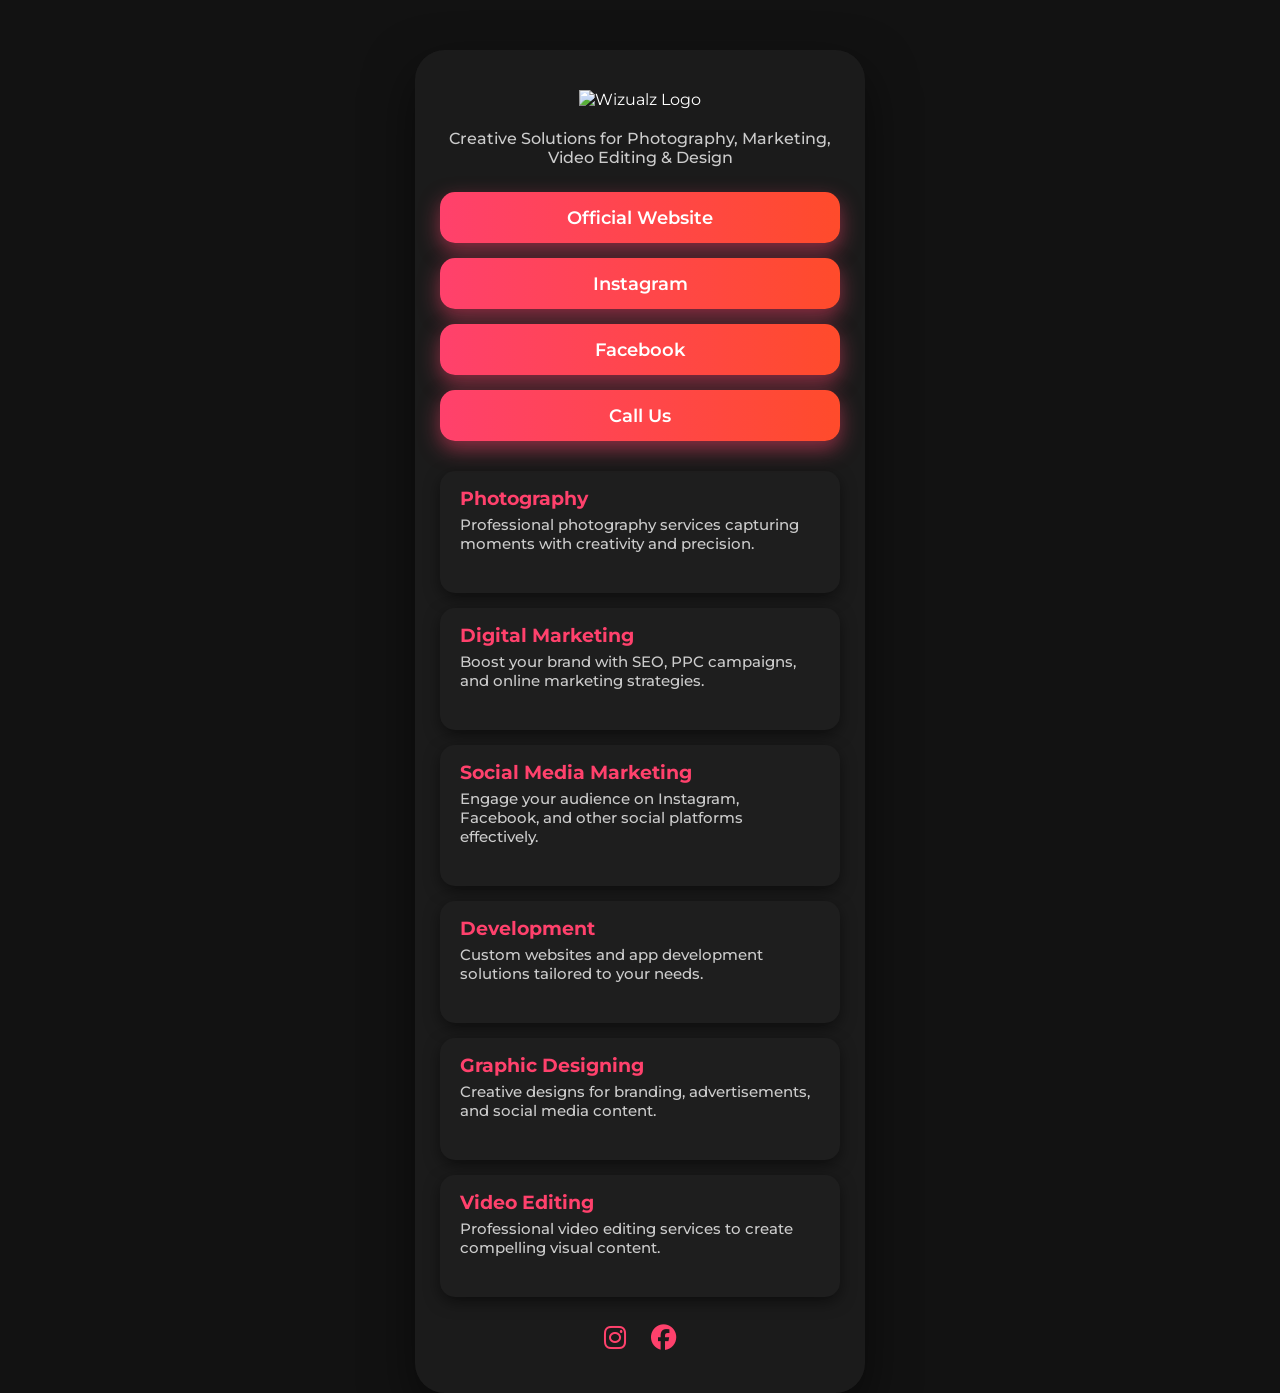
==== index.html @ 9a3510ec "Update index.html" ====
<!DOCTYPE html>
<html lang="en">
<head>
<meta charset="UTF-8">
<meta name="viewport" content="width=device-width, initial-scale=1.0">
<title>Wizualz - Dark Mode Links</title>
<link href="https://fonts.googleapis.com/css2?family=Montserrat:wght@400;600;700&display=swap" rel="stylesheet">
<link rel="stylesheet" href="https://cdnjs.cloudflare.com/ajax/libs/font-awesome/6.4.0/css/all.min.css">
<style>
  * { margin:0; padding:0; box-sizing:border-box; font-family: 'Montserrat', sans-serif;}
  body {
    background: #121212;
    display:flex;
    justify-content:center;
    align-items:flex-start;
    padding-top:50px;
    min-height:100vh;
    color:#fff;
  }

  .container {
    width:100%;
    max-width:450px;
    background: rgba(30,30,30,0.85);
    backdrop-filter: blur(12px);
    border-radius:30px;
    padding:40px 25px;
    box-shadow:0 20px 50px rgba(0,0,0,0.5);
    text-align:center;
    animation: fadeIn 1.5s ease-in-out;
  }

  @keyframes fadeIn {
    0% {opacity:0; transform:translateY(30px);}
    100% {opacity:1; transform:translateY(0);}
  }

  .logo {
    width:100%;
    max-width:320px;
    height:auto;
    margin-bottom:20px;
    object-fit:contain;
    transition: transform 0.3s, box-shadow 0.3s;
  }

  .logo:hover {
    transform: scale(1.05);
    box-shadow: 0 0 25px #ff416c;
  }

  p {
    color:#ccc;
    font-weight:500;
    margin-bottom:25px;
  }

  .link-btn {
    display:block;
    width:100%;
    padding:15px 0;
    margin:15px 0;
    border-radius:15px;
    font-weight:600;
    font-size:1.1rem;
    color:#fff;
    background: linear-gradient(90deg,#ff416c,#ff4b2b);
    border:none;
    cursor:pointer;
    transition:0.4s;
    box-shadow:0 8px 20px rgba(255,65,108,0.5);
    text-decoration:none;
    position:relative;
    overflow:hidden;
  }

  .link-btn::after {
    content:"";
    position:absolute;
    width:100%;
    height:0%;
    left:0;
    bottom:0;
    background: rgba(255,255,255,0.1);
    transition:0.4s;
    border-radius:15px;
  }

  .link-btn:hover::after {
    height:100%;
  }

  .link-btn:hover {
    transform: translateY(-3px);
    box-shadow:0 12px 30px rgba(255,65,108,0.7);
  }

  .categories {
    margin-top:30px;
    text-align:left;
  }

  .category-card {
    background:#1e1e1e;
    border-radius:15px;
    padding:15px 20px;
    margin-bottom:15px;
    box-shadow:0 5px 15px rgba(0,0,0,0.5);
    transition:0.3s;
  }

  .category-card:hover {
    transform: translateY(-5px);
    box-shadow:0 10px 25px rgba(255,65,108,0.4);
  }

  .category-card h3 {
    font-size:1.2rem;
    color:#ff416c;
    margin-bottom:5px;
  }

  .category-card p {
    font-size:0.95rem;
    color:#ccc;
  }

  .socials {
    display:flex;
    justify-content:center;
    gap:25px;
    margin-top:25px;
  }

  .socials a {
    color:#ff416c;
    font-size:1.6rem;
    transition:0.4s;
    position:relative;
  }

  .socials a::after {
    content:"";
    position:absolute;
    width:100%;
    height:3px;
    background:#ff416c;
    left:0;
    bottom:-5px;
    transition:0.4s;
    transform: scaleX(0);
    transform-origin:right;
  }

  .socials a:hover {
    color:#ff4b2b;
  }

  .socials a:hover::after {
    transform: scaleX(1);
    transform-origin:left;
  }

  @media(max-width:500px){
    .container {padding:30px 15px;}
    p {font-size:0.95rem;}
    .link-btn {padding:13px 0; font-size:1rem;}
    .logo {max-width:250px;}
  }
</style>
</head>
<body>

<div class="container">
  <img src="https://lh3.googleusercontent.com/d/1UYOJS_8t8WJCiewbG9WDcCrmwyrdC9_c" alt="Wizualz Logo" class="logo">
  <p>Creative Solutions for Photography, Marketing, Video Editing & Design</p>

  <!-- Links -->
  <a href="https://www.wizualz.com" target="_blank" class="link-btn">Official Website</a>
  <a href="https://www.instagram.com/WizualzOfficial" target="_blank" class="link-btn">Instagram</a>
  <a href="https://www.facebook.com/share/1CjAn2zyBL/" target="_blank" class="link-btn">Facebook</a>
  <a href="tel:+919321234524" class="link-btn">Call Us</a>

  <!-- Categories Section -->
  <div class="categories">
    <div class="category-card">
      <h3>Photography</h3>
      <p>Professional photography services capturing moments with creativity and precision.</p>
    </div>
    <div class="category-card">
      <h3>Digital Marketing</h3>
      <p>Boost your brand with SEO, PPC campaigns, and online marketing strategies.</p>
    </div>
    <div class="category-card">
      <h3>Social Media Marketing</h3>
      <p>Engage your audience on Instagram, Facebook, and other social platforms effectively.</p>
    </div>
    <div class="category-card">
      <h3>Development</h3>
      <p>Custom websites and app development solutions tailored to your needs.</p>
    </div>
    <div class="category-card">
      <h3>Graphic Designing</h3>
      <p>Creative designs for branding, advertisements, and social media content.</p>
    </div>
    <div class="category-card">
      <h3>Video Editing</h3>
      <p>Professional video editing services to create compelling visual content.</p>
    </div>
  </div>

  <!-- Social Icons -->
  <div class="socials">
    <a href="https://www.instagram.com/WizualzOfficial" target="_blank"><i class="fab fa-instagram"></i></a>
    <a href="https://www.facebook.com/share/1CjAn2zyBL/" target="_blank"><i class="fab fa-facebook"></i></a>
  </div>

</div>

</body>
</html>
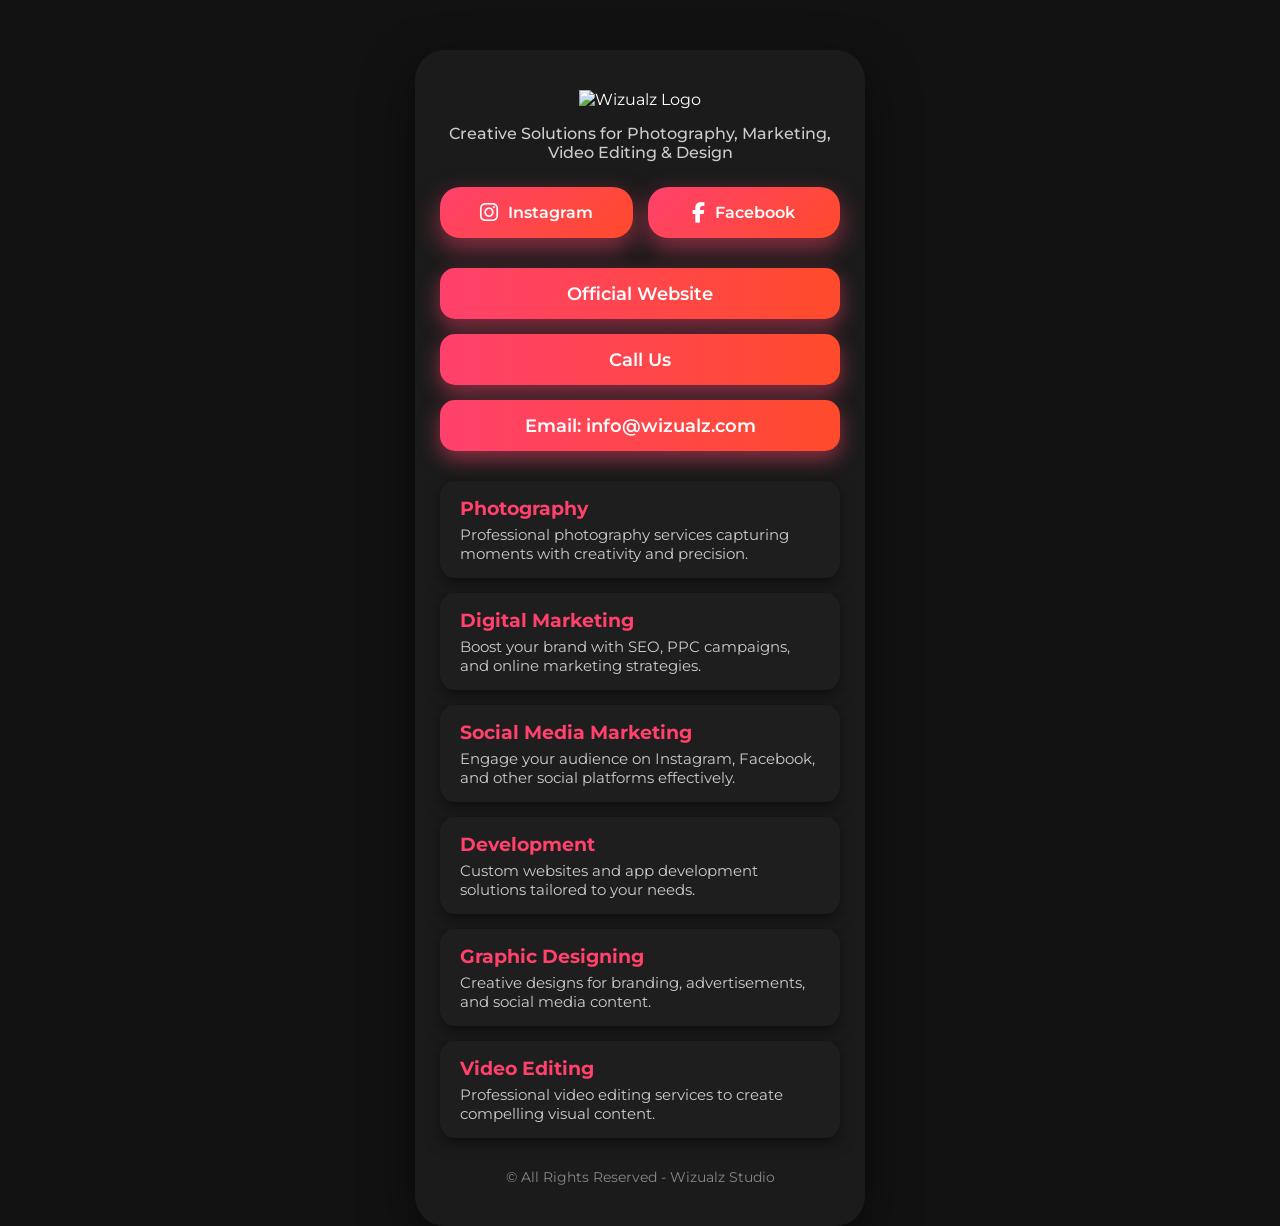
==== commit 9a8c330b: "Update index.html" ====
--- a/index.html
+++ b/index.html
@@ -3,7 +3,7 @@
 <head>
 <meta charset="UTF-8">
 <meta name="viewport" content="width=device-width, initial-scale=1.0">
-<title>Wizualz - Dark Mode Links</title>
+<title>Wizualz - Premium Dark Links</title>
 <link href="https://fonts.googleapis.com/css2?family=Montserrat:wght@400;600;700&display=swap" rel="stylesheet">
 <link rel="stylesheet" href="https://cdnjs.cloudflare.com/ajax/libs/font-awesome/6.4.0/css/all.min.css">
 <style>
@@ -39,7 +39,7 @@
     width:100%;
     max-width:320px;
     height:auto;
-    margin-bottom:20px;
+    margin-bottom:15px;
     object-fit:contain;
     transition: transform 0.3s, box-shadow 0.3s;
   }
@@ -49,12 +49,50 @@
     box-shadow: 0 0 25px #ff416c;
   }
 
-  p {
+  p.description {
     color:#ccc;
     font-weight:500;
     margin-bottom:25px;
   }
 
+  /* Top Social Cards */
+  .top-socials {
+    display:flex;
+    justify-content:center;
+    gap:15px;
+    margin-bottom:30px;
+    flex-wrap: wrap;
+  }
+
+  .social-card {
+    flex:1 1 45%;
+    min-width:100px;
+    background: linear-gradient(135deg,#ff416c,#ff4b2b);
+    border-radius:20px;
+    padding:15px 0;
+    display:flex;
+    align-items:center;
+    justify-content:center;
+    color:#fff;
+    font-weight:600;
+    text-decoration:none;
+    box-shadow:0 10px 25px rgba(255,65,108,0.5);
+    transition:0.4s;
+    position:relative;
+    overflow:hidden;
+  }
+
+  .social-card i {
+    margin-right:10px;
+    font-size:1.3rem;
+  }
+
+  .social-card:hover {
+    transform: translateY(-5px) scale(1.05);
+    box-shadow:0 15px 35px rgba(255,65,108,0.7);
+  }
+
+  /* Link Buttons */
   .link-btn {
     display:block;
     width:100%;
@@ -95,6 +133,7 @@
     box-shadow:0 12px 30px rgba(255,65,108,0.7);
   }
 
+  /* Categories */
   .categories {
     margin-top:30px;
     text-align:left;
@@ -125,61 +164,44 @@
     color:#ccc;
   }
 
-  .socials {
-    display:flex;
-    justify-content:center;
-    gap:25px;
-    margin-top:25px;
-  }
-
-  .socials a {
-    color:#ff416c;
-    font-size:1.6rem;
-    transition:0.4s;
-    position:relative;
-  }
-
-  .socials a::after {
-    content:"";
-    position:absolute;
-    width:100%;
-    height:3px;
-    background:#ff416c;
-    left:0;
-    bottom:-5px;
-    transition:0.4s;
-    transform: scaleX(0);
-    transform-origin:right;
-  }
-
-  .socials a:hover {
-    color:#ff4b2b;
-  }
-
-  .socials a:hover::after {
-    transform: scaleX(1);
-    transform-origin:left;
+  /* Footer */
+  footer {
+    margin-top:30px;
+    text-align:center;
+    font-size:0.9rem;
+    color:#888;
   }
 
   @media(max-width:500px){
     .container {padding:30px 15px;}
-    p {font-size:0.95rem;}
+    p.description {font-size:0.95rem;}
     .link-btn {padding:13px 0; font-size:1rem;}
     .logo {max-width:250px;}
+    .top-socials {gap:10px;}
+    .social-card {flex:1 1 40%; font-size:0.9rem;}
+    .social-card i {font-size:1.1rem; margin-right:8px;}
   }
 </style>
 </head>
 <body>
 
 <div class="container">
+  <!-- Logo -->
   <img src="https://lh3.googleusercontent.com/d/1UYOJS_8t8WJCiewbG9WDcCrmwyrdC9_c" alt="Wizualz Logo" class="logo">
-  <p>Creative Solutions for Photography, Marketing, Video Editing & Design</p>
-
-  <!-- Links -->
+
+  <!-- Description -->
+  <p class="description">Creative Solutions for Photography, Marketing, Video Editing & Design</p>
+
+  <!-- Top Social Media Cards -->
+  <div class="top-socials">
+    <a href="https://www.instagram.com/WizualzOfficial" target="_blank" class="social-card"><i class="fab fa-instagram"></i> Instagram</a>
+    <a href="https://www.facebook.com/share/1CjAn2zyBL/" target="_blank" class="social-card"><i class="fab fa-facebook-f"></i> Facebook</a>
+  </div>
+
+  <!-- Main Links -->
   <a href="https://www.wizualz.com" target="_blank" class="link-btn">Official Website</a>
-  <a href="https://www.instagram.com/WizualzOfficial" target="_blank" class="link-btn">Instagram</a>
-  <a href="https://www.facebook.com/share/1CjAn2zyBL/" target="_blank" class="link-btn">Facebook</a>
   <a href="tel:+919321234524" class="link-btn">Call Us</a>
+  <a href="mailto:info@wizualz.com" class="link-btn">Email: info@wizualz.com</a>
 
   <!-- Categories Section -->
   <div class="categories">
@@ -209,13 +231,12 @@
     </div>
   </div>
 
-  <!-- Social Icons -->
-  <div class="socials">
-    <a href="https://www.instagram.com/WizualzOfficial" target="_blank"><i class="fab fa-instagram"></i></a>
-    <a href="https://www.facebook.com/share/1CjAn2zyBL/" target="_blank"><i class="fab fa-facebook"></i></a>
-  </div>
-
+  <!-- Footer -->
+  <footer>
+    © All Rights Reserved - Wizualz Studio
+  </footer>
 </div>
 
 </body>
 </html>
+
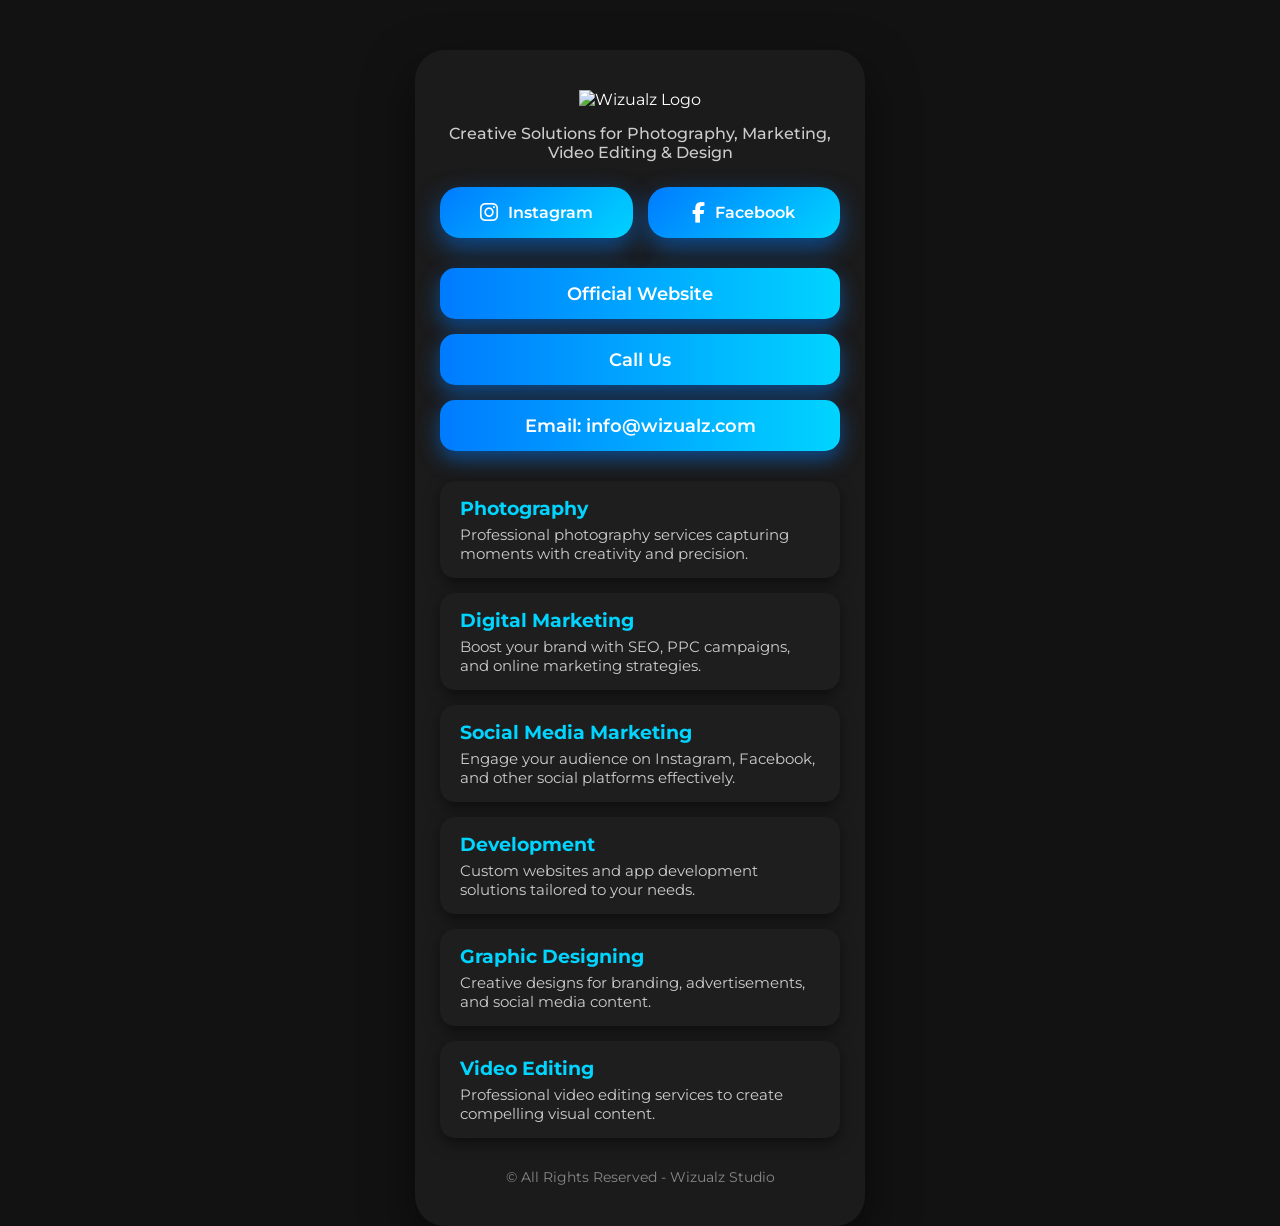
==== commit 1bdfdd08: "Update index.html" ====
--- a/index.html
+++ b/index.html
@@ -46,7 +46,7 @@
 
   .logo:hover {
     transform: scale(1.05);
-    box-shadow: 0 0 25px #ff416c;
+    box-shadow: 0 0 25px #00d4ff;
   }
 
   p.description {
@@ -67,7 +67,7 @@
   .social-card {
     flex:1 1 45%;
     min-width:100px;
-    background: linear-gradient(135deg,#ff416c,#ff4b2b);
+    background: linear-gradient(135deg,#007bff,#00d4ff);
     border-radius:20px;
     padding:15px 0;
     display:flex;
@@ -76,7 +76,7 @@
     color:#fff;
     font-weight:600;
     text-decoration:none;
-    box-shadow:0 10px 25px rgba(255,65,108,0.5);
+    box-shadow:0 10px 25px rgba(0,123,255,0.5);
     transition:0.4s;
     position:relative;
     overflow:hidden;
@@ -89,7 +89,7 @@
 
   .social-card:hover {
     transform: translateY(-5px) scale(1.05);
-    box-shadow:0 15px 35px rgba(255,65,108,0.7);
+    box-shadow:0 15px 35px rgba(0,212,255,0.7);
   }
 
   /* Link Buttons */
@@ -102,11 +102,11 @@
     font-weight:600;
     font-size:1.1rem;
     color:#fff;
-    background: linear-gradient(90deg,#ff416c,#ff4b2b);
+    background: linear-gradient(90deg,#007bff,#00d4ff);
     border:none;
     cursor:pointer;
     transition:0.4s;
-    box-shadow:0 8px 20px rgba(255,65,108,0.5);
+    box-shadow:0 8px 20px rgba(0,123,255,0.5);
     text-decoration:none;
     position:relative;
     overflow:hidden;
@@ -130,7 +130,7 @@
 
   .link-btn:hover {
     transform: translateY(-3px);
-    box-shadow:0 12px 30px rgba(255,65,108,0.7);
+    box-shadow:0 12px 30px rgba(0,212,255,0.7);
   }
 
   /* Categories */
@@ -150,12 +150,12 @@
 
   .category-card:hover {
     transform: translateY(-5px);
-    box-shadow:0 10px 25px rgba(255,65,108,0.4);
+    box-shadow:0 10px 25px rgba(0,123,255,0.4);
   }
 
   .category-card h3 {
     font-size:1.2rem;
-    color:#ff416c;
+    color:#00d4ff;
     margin-bottom:5px;
   }
 
@@ -240,3 +240,4 @@
 </body>
 </html>
 
+
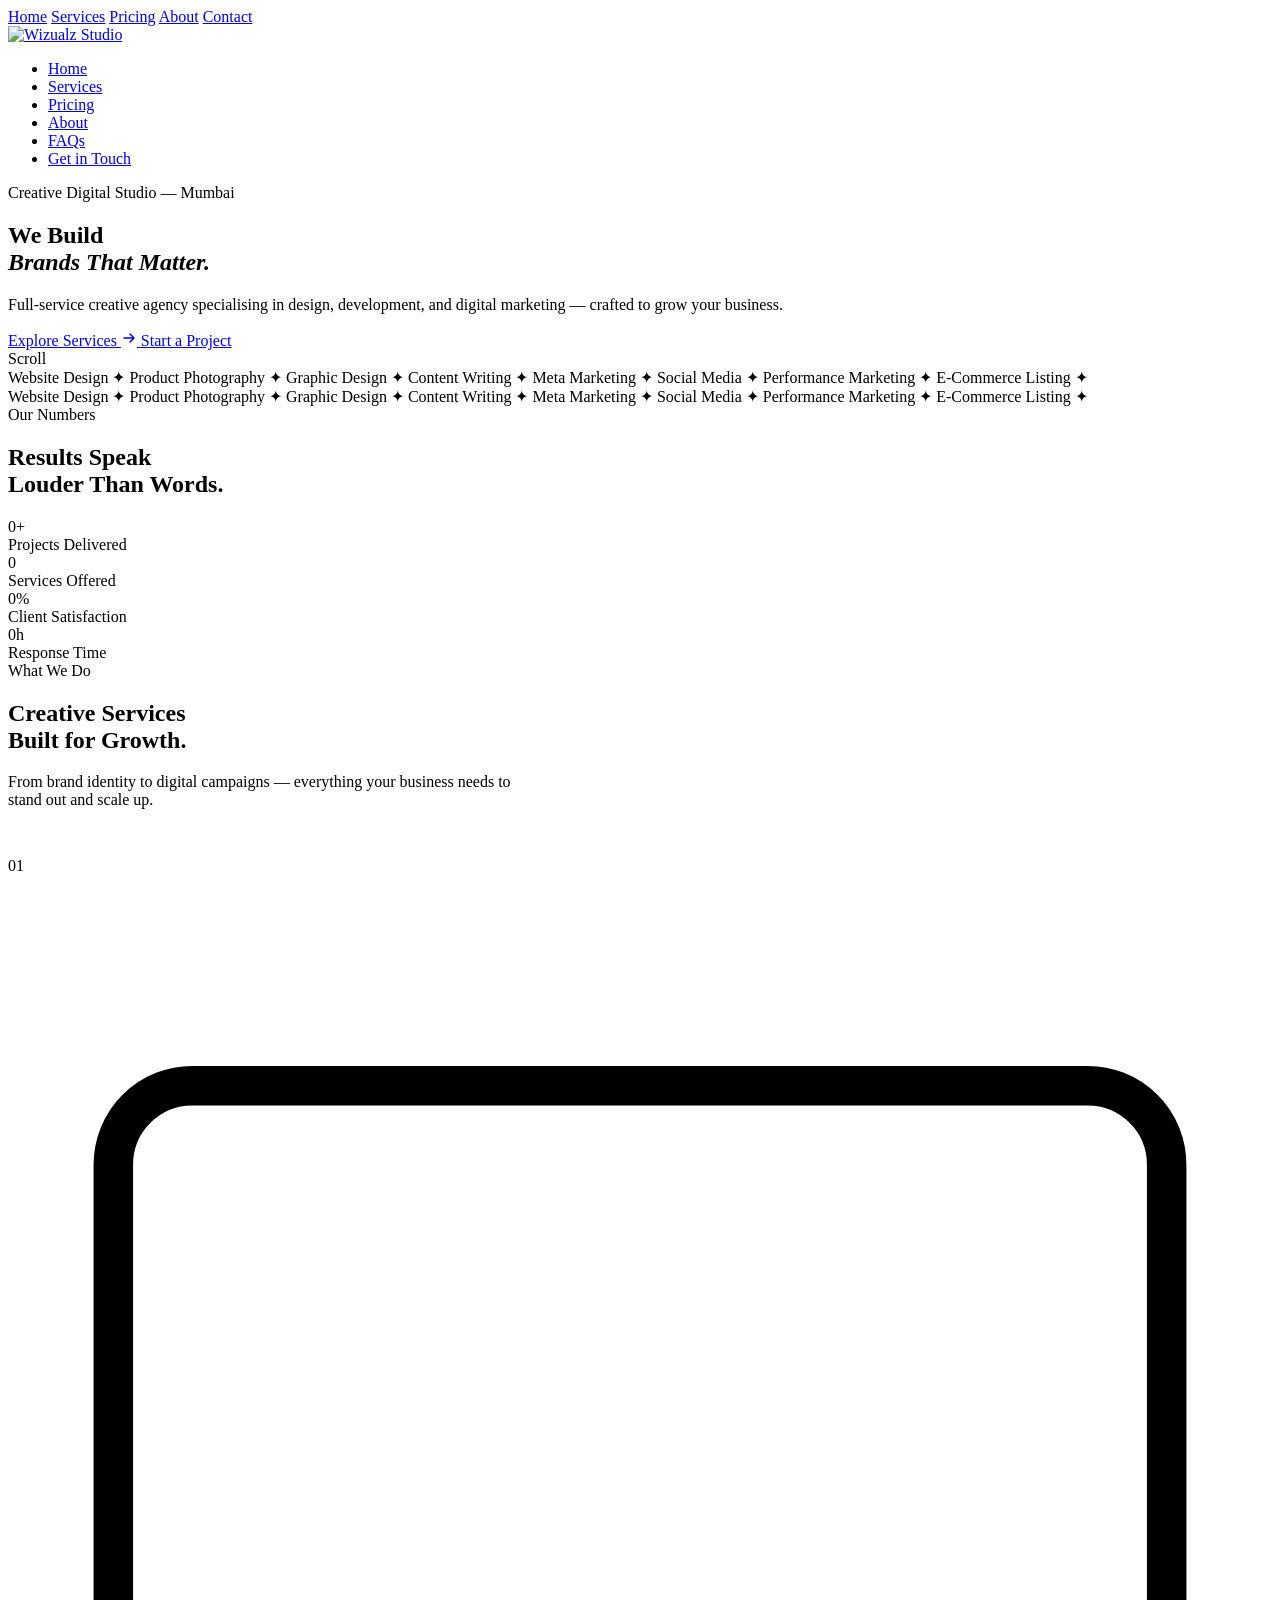
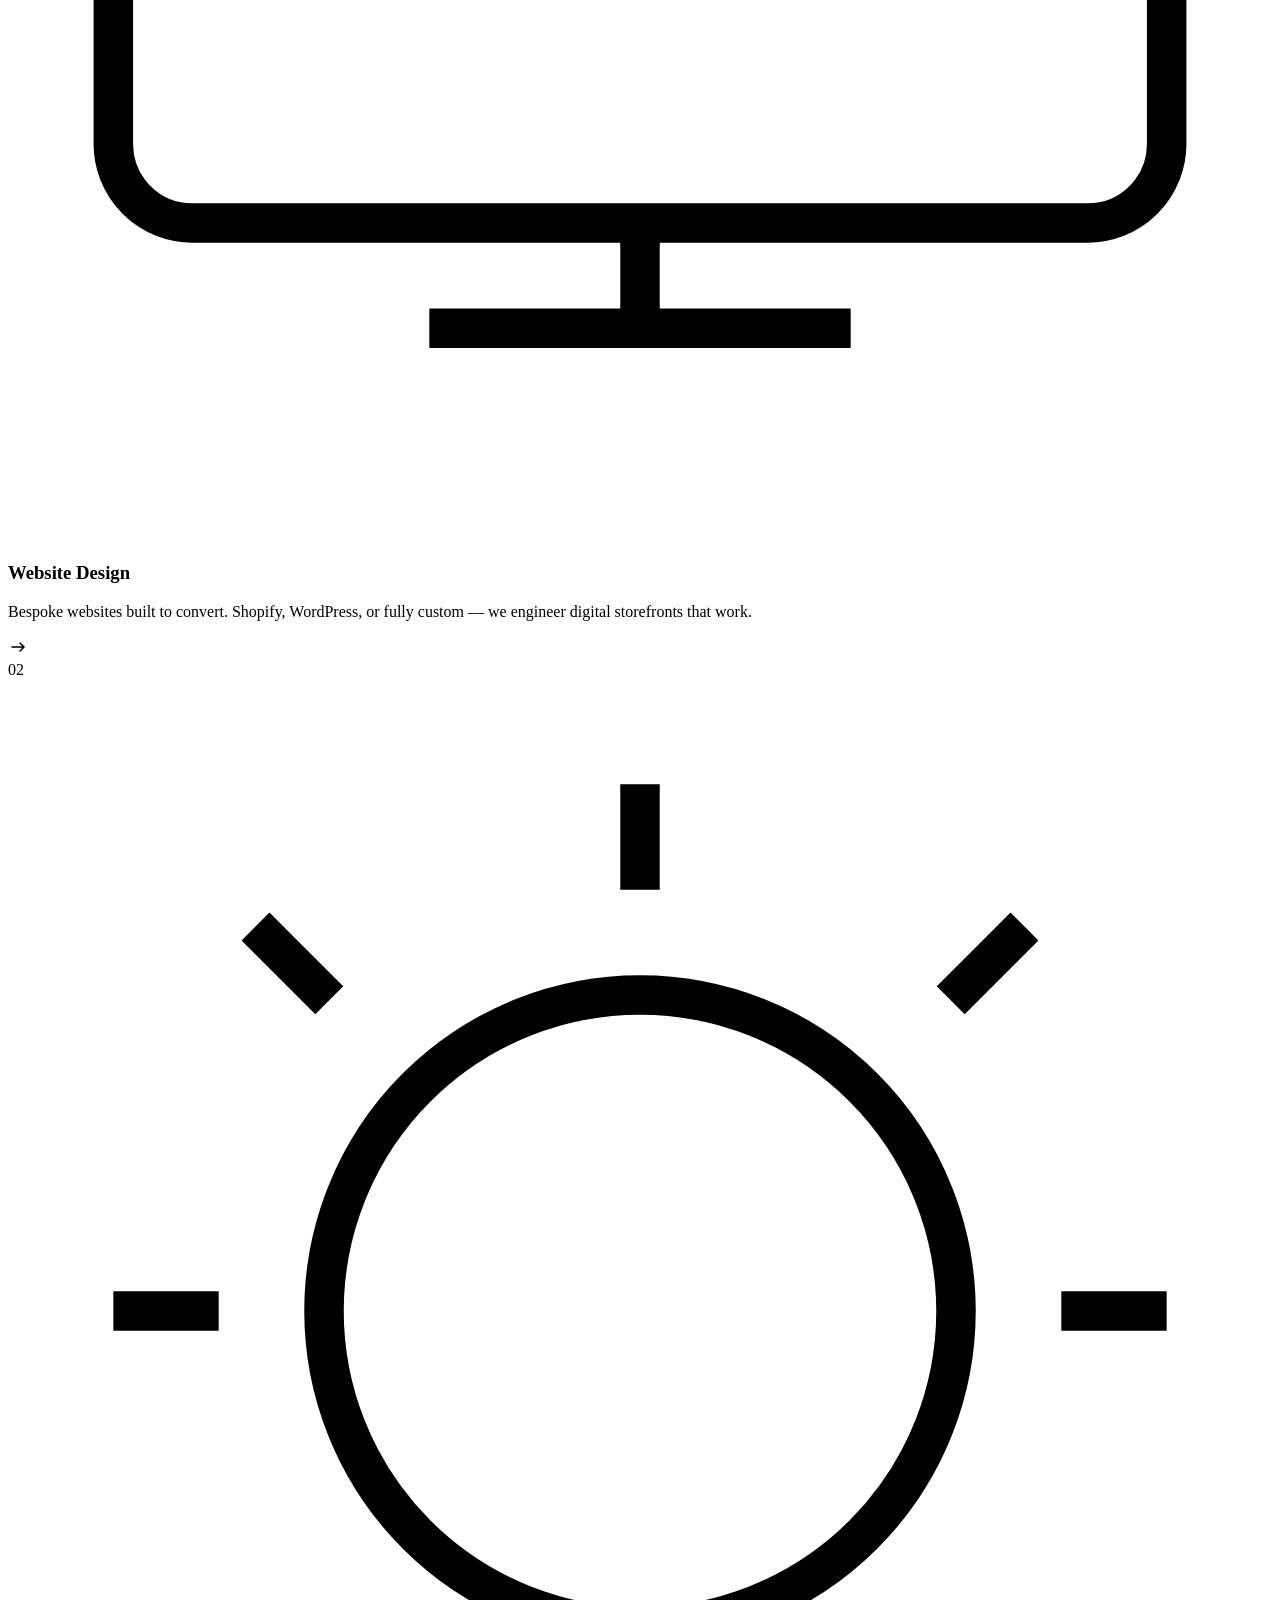
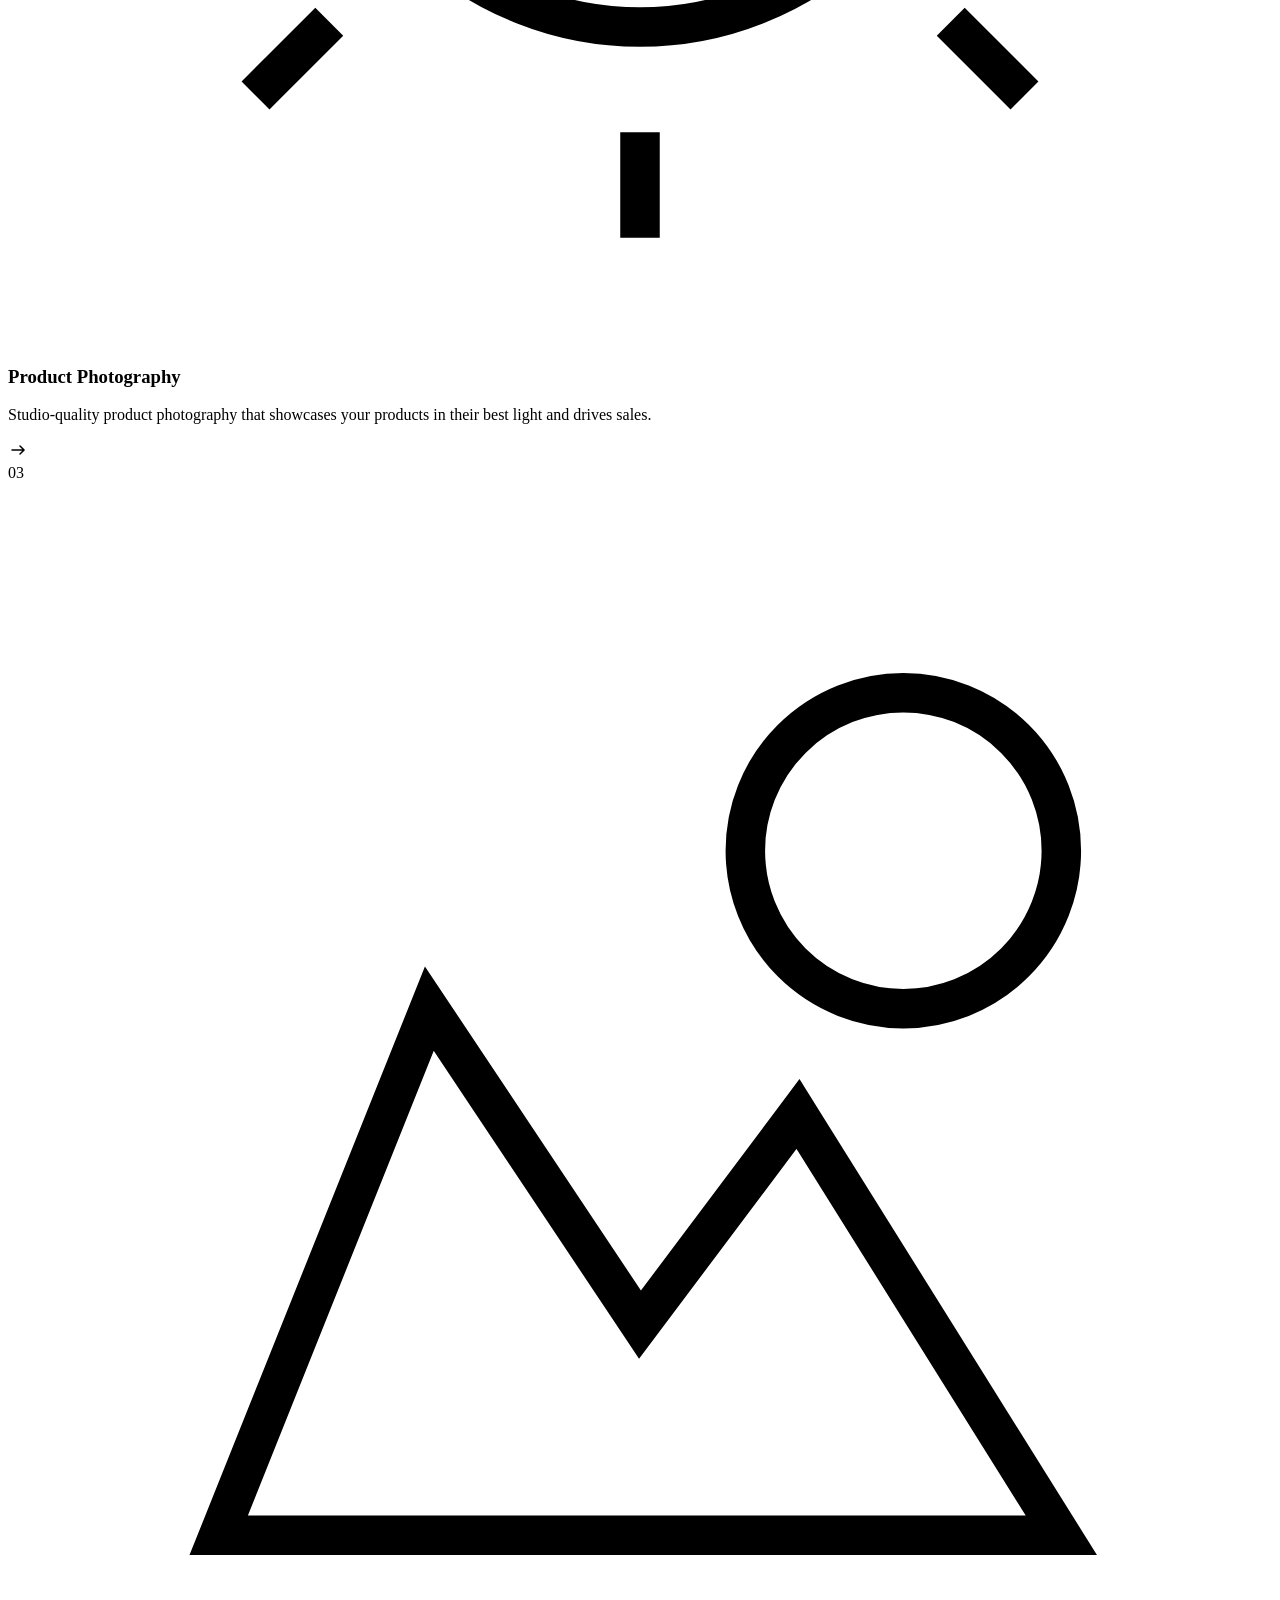
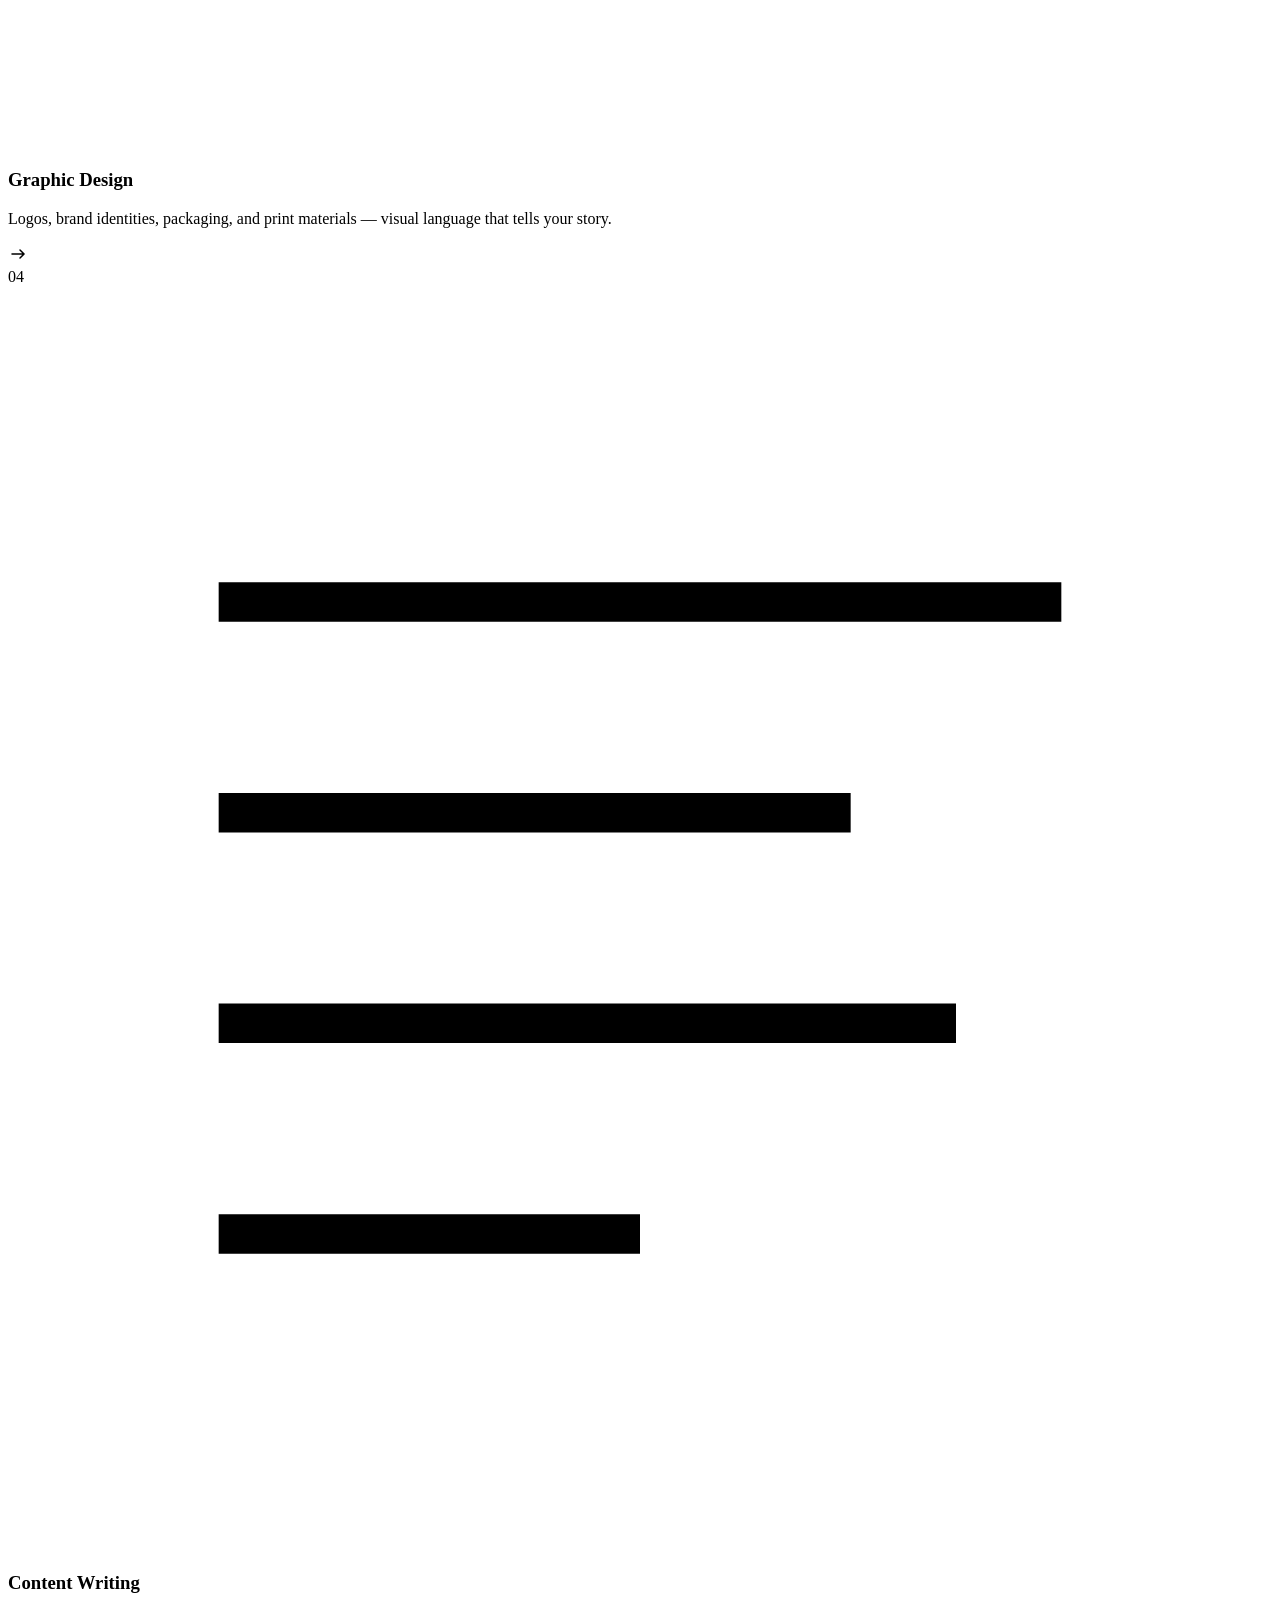
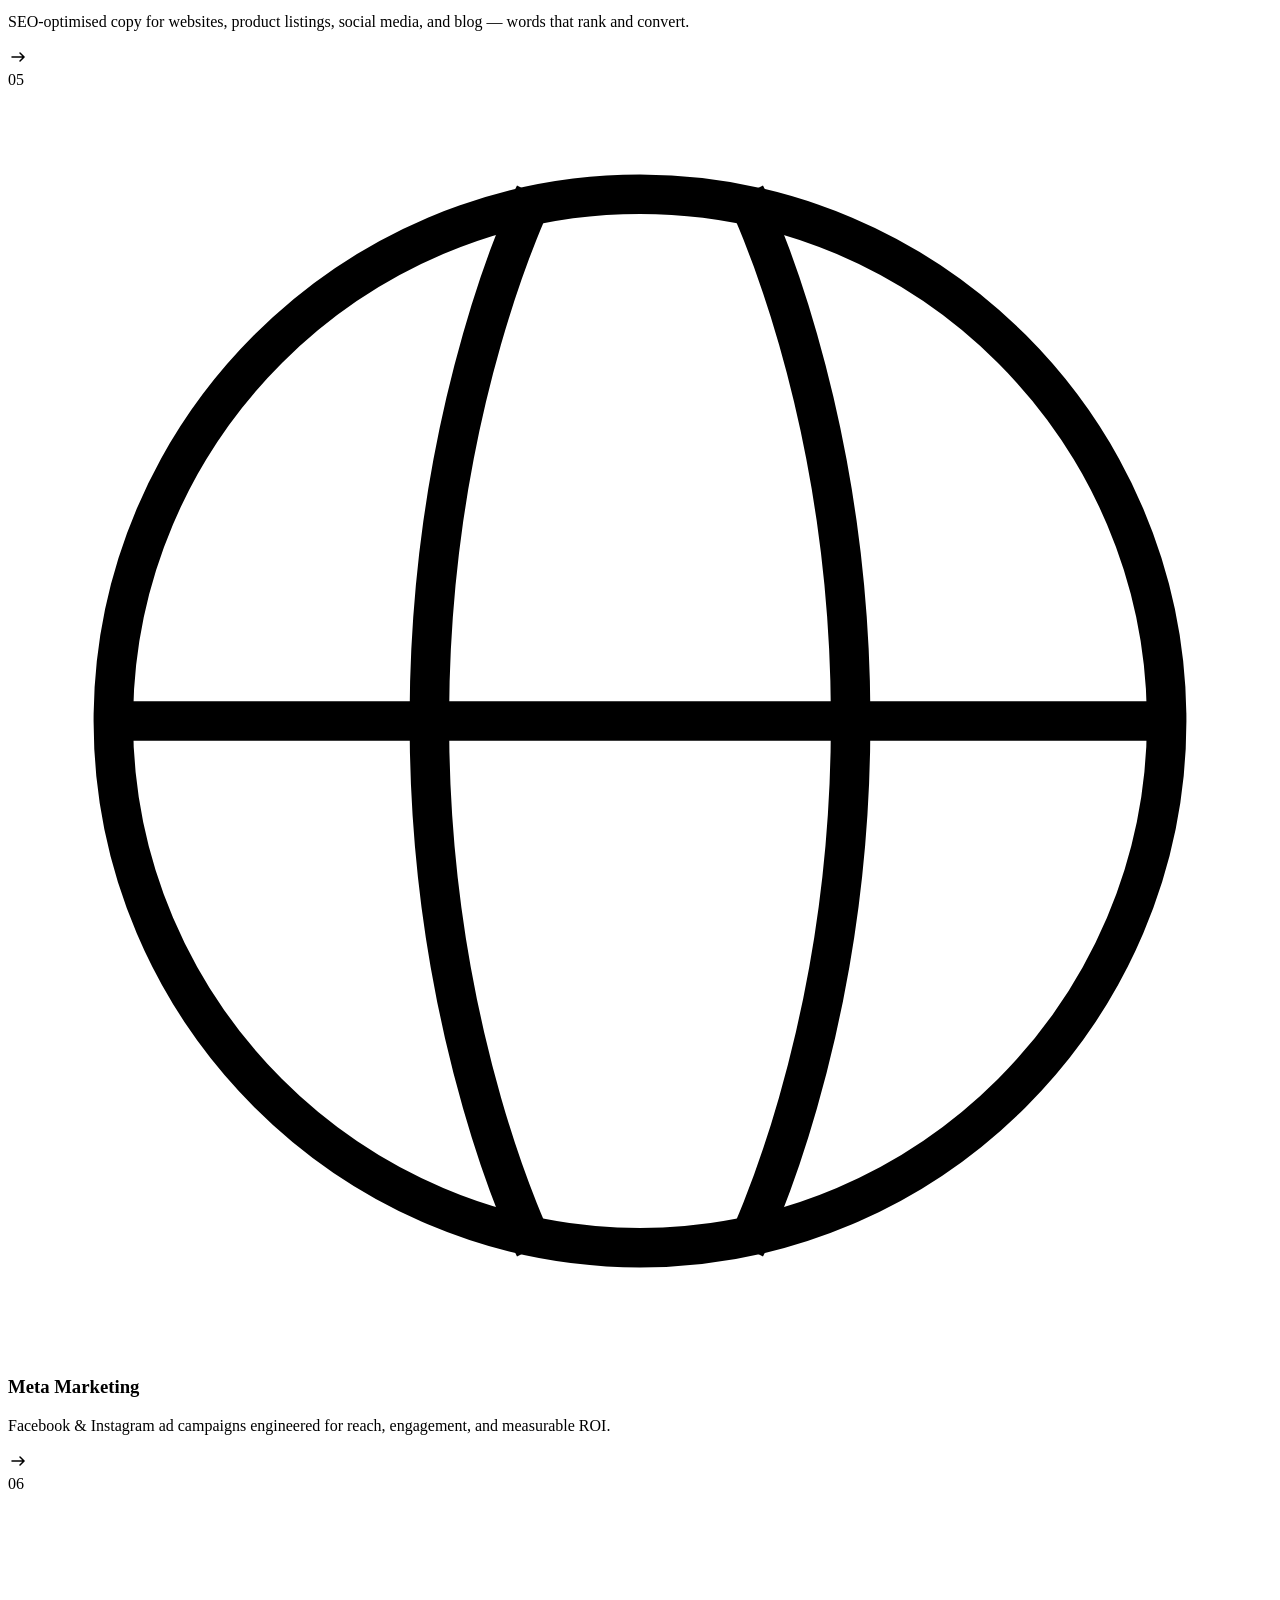
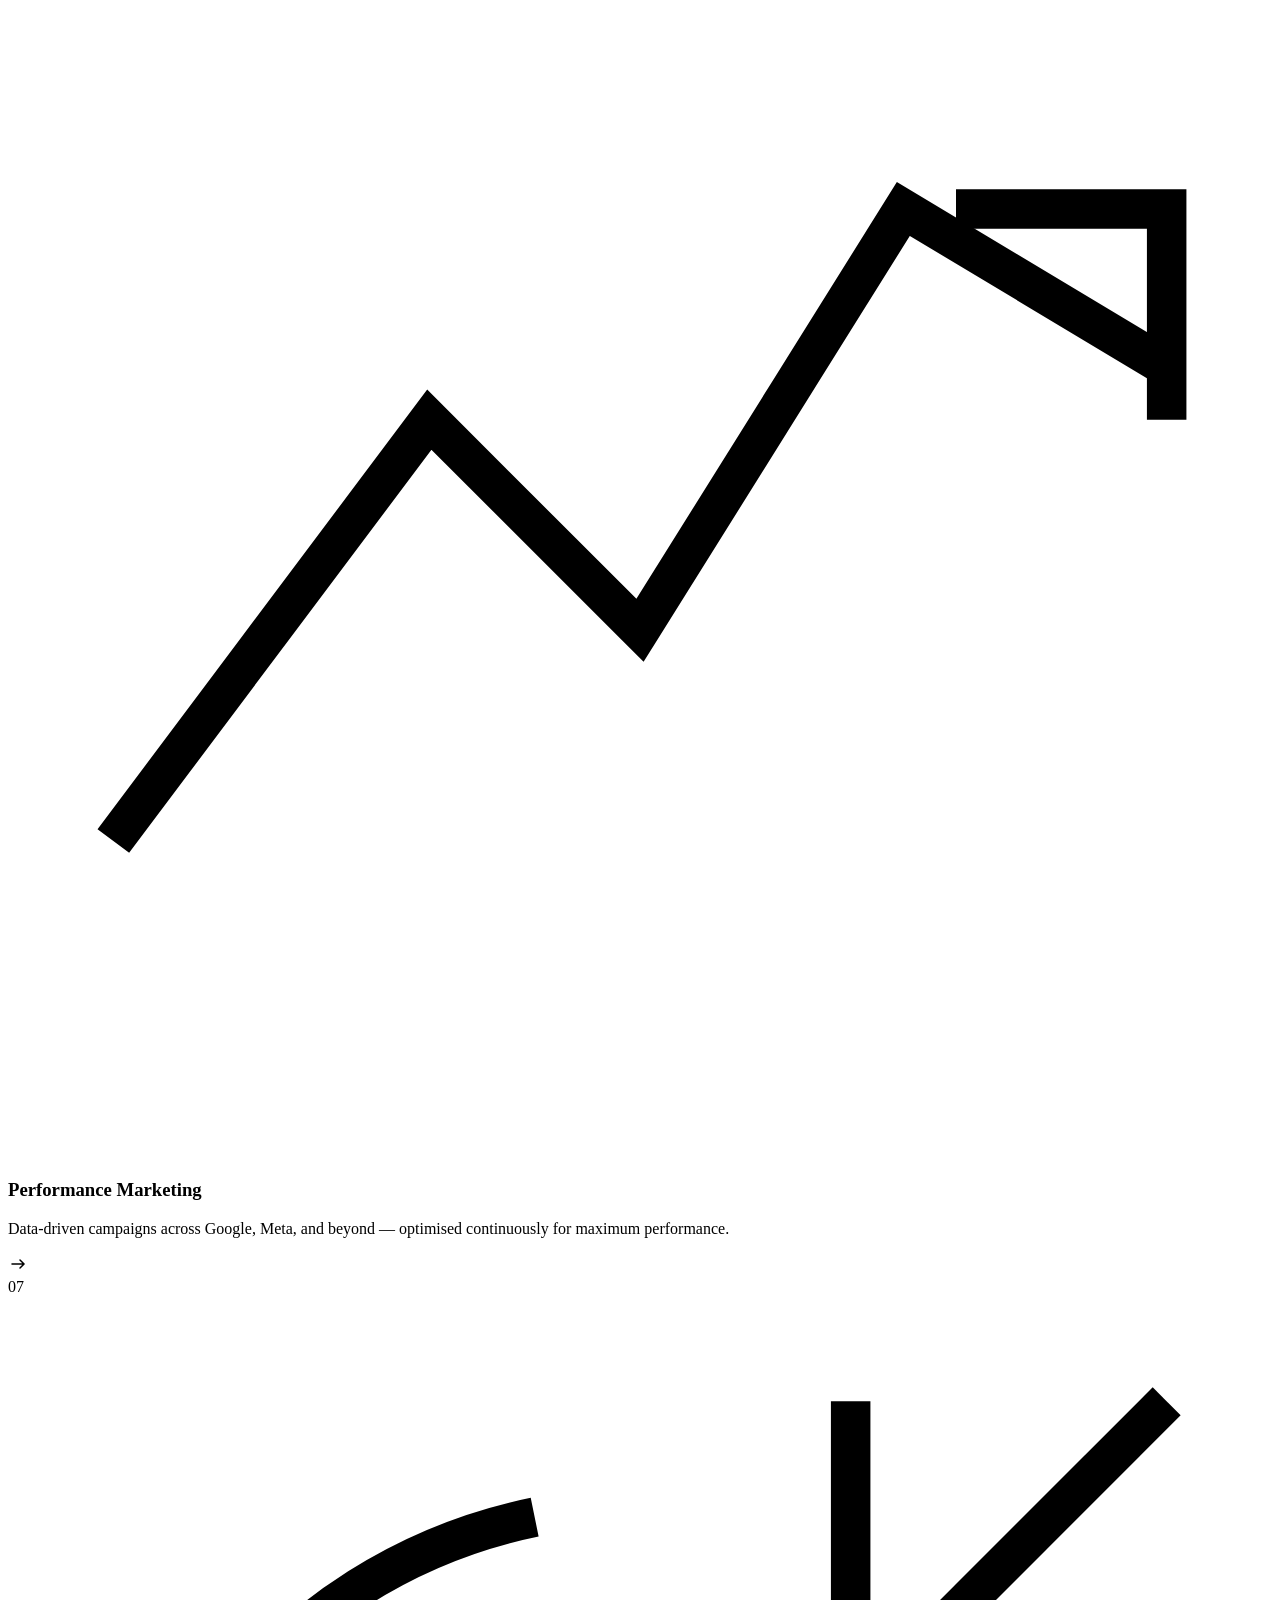
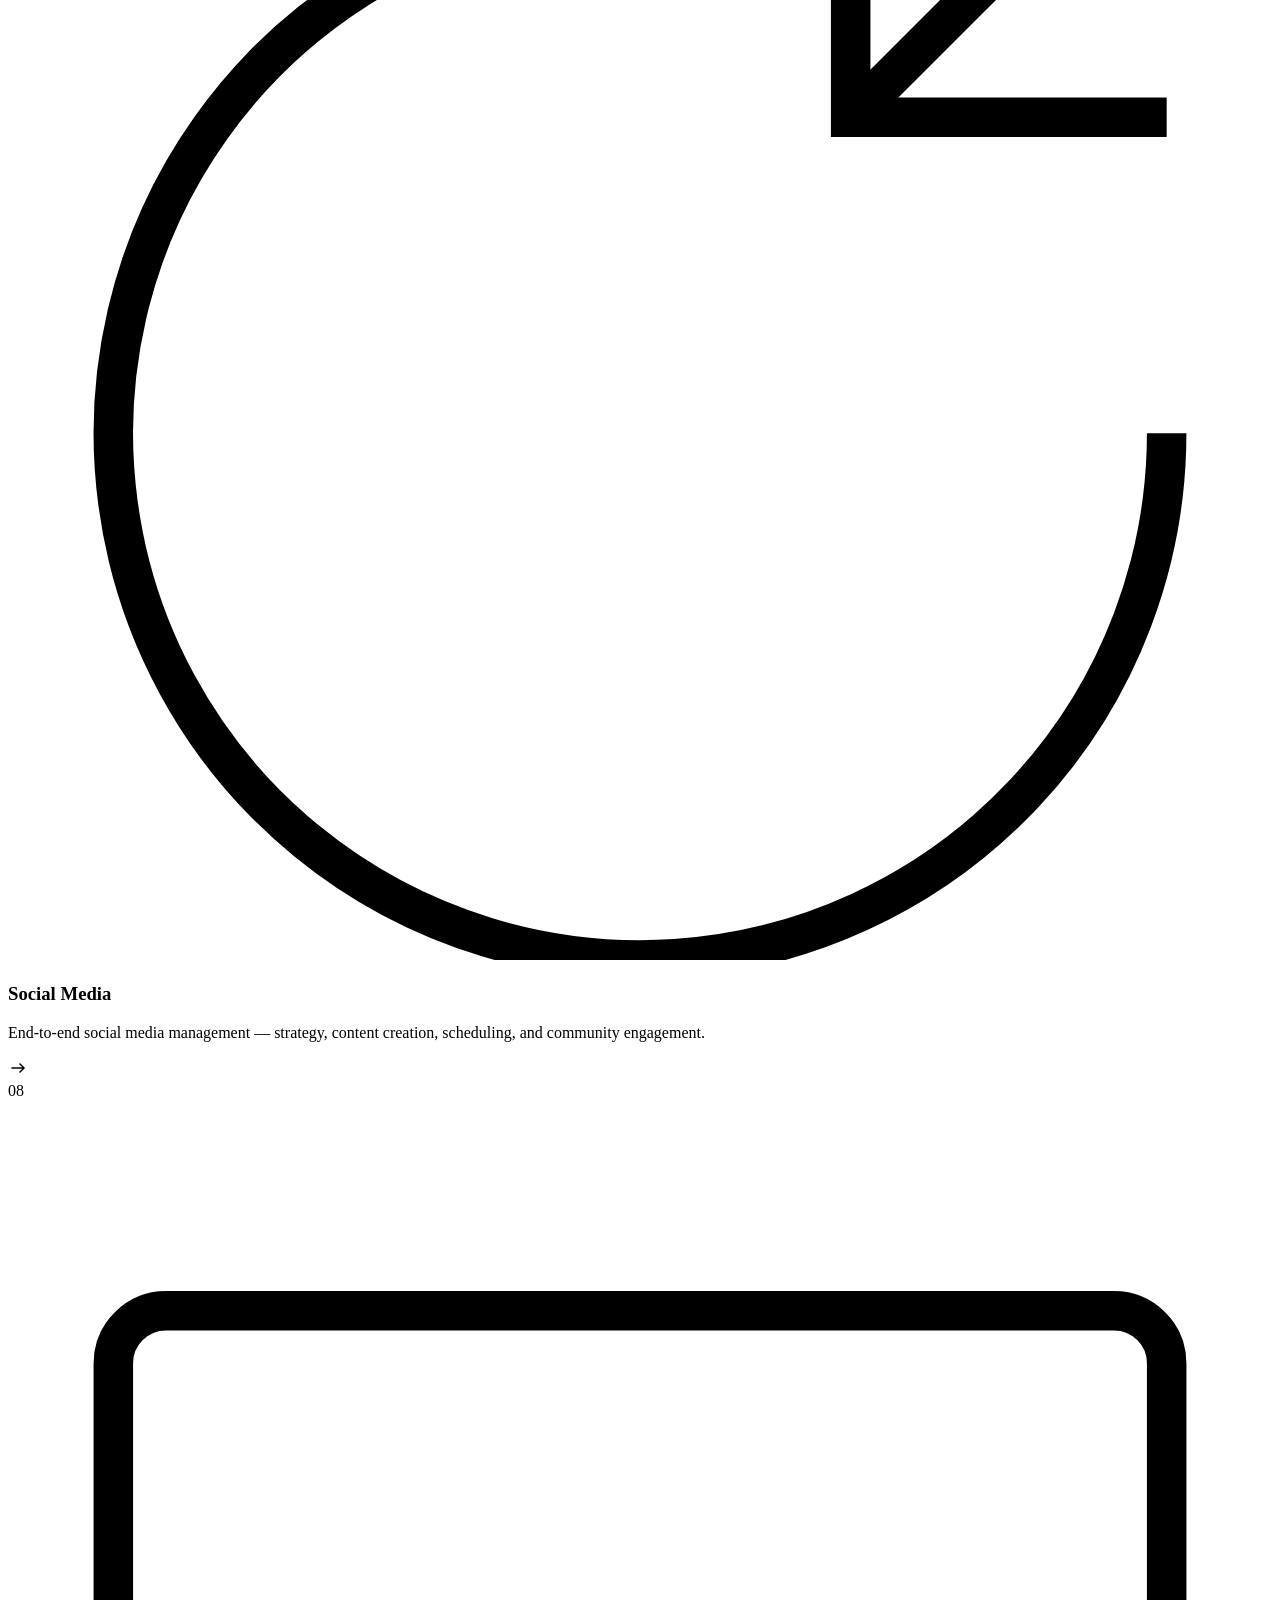
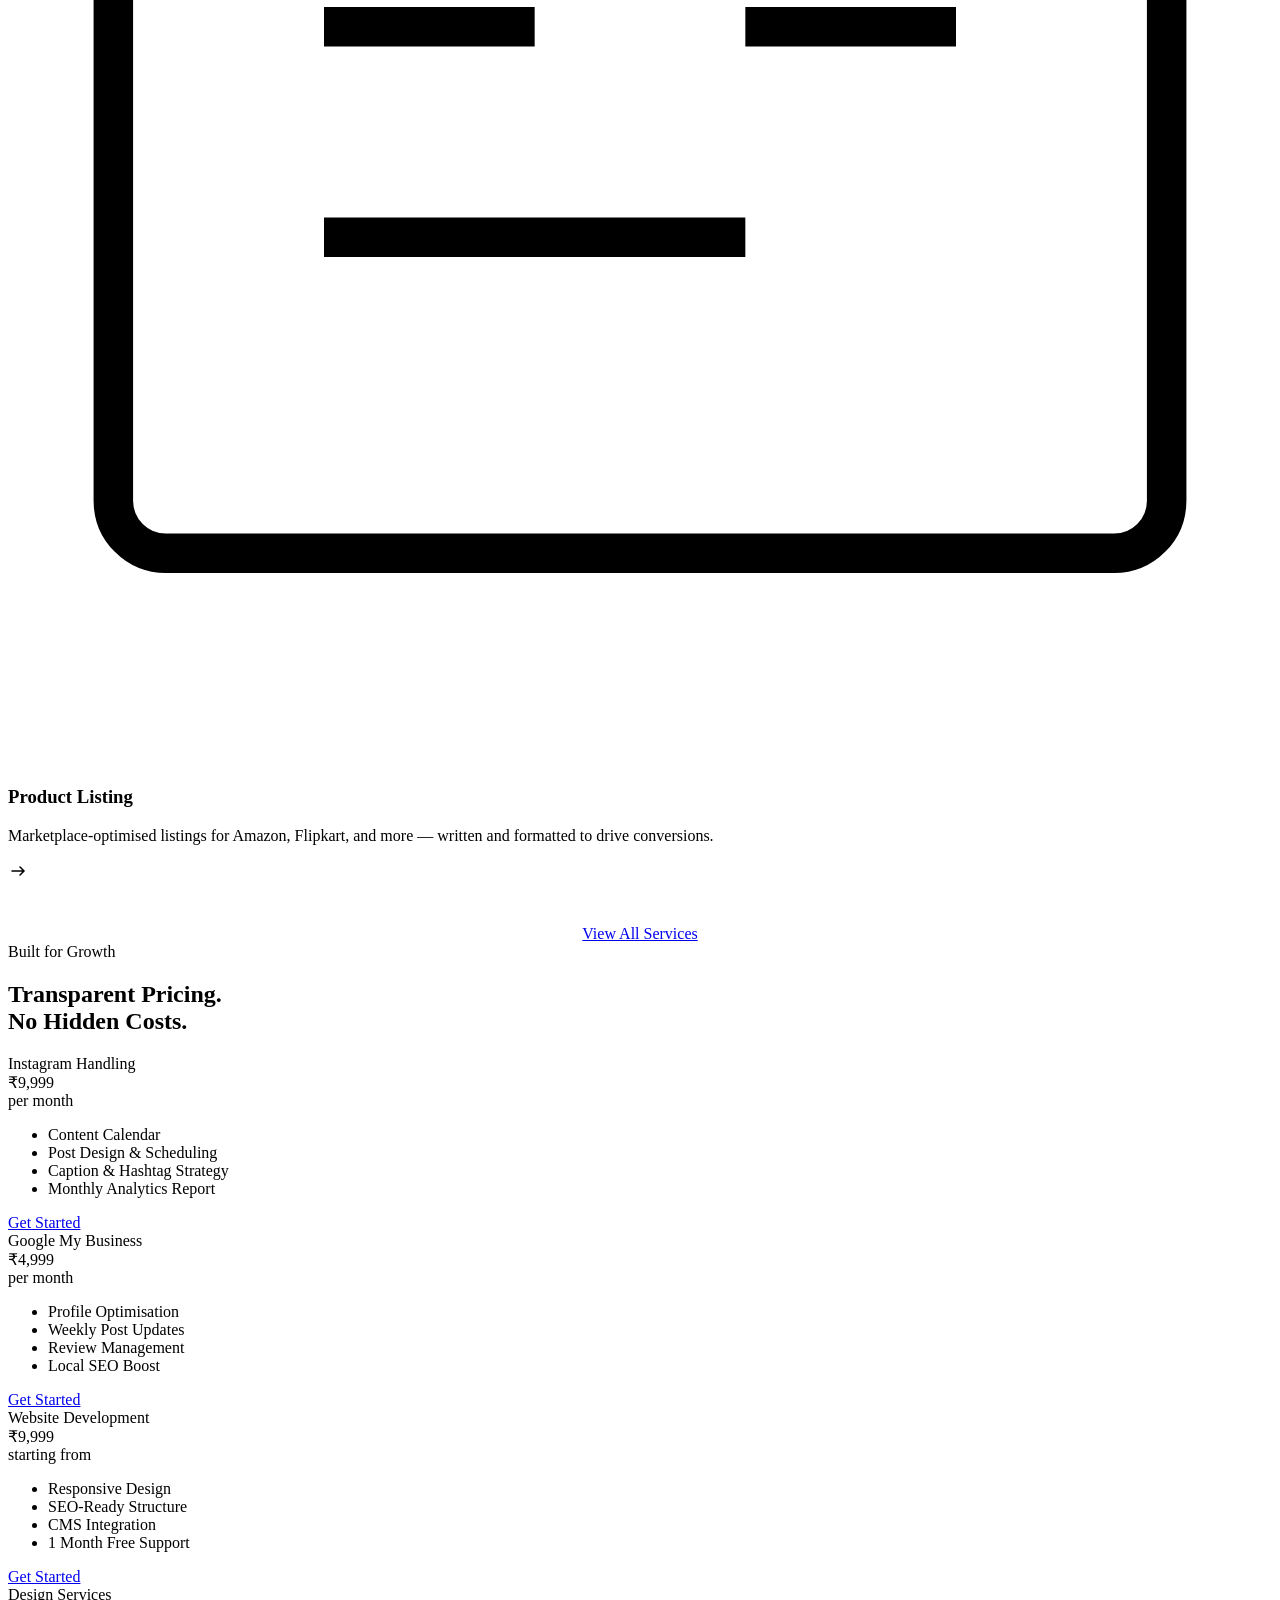
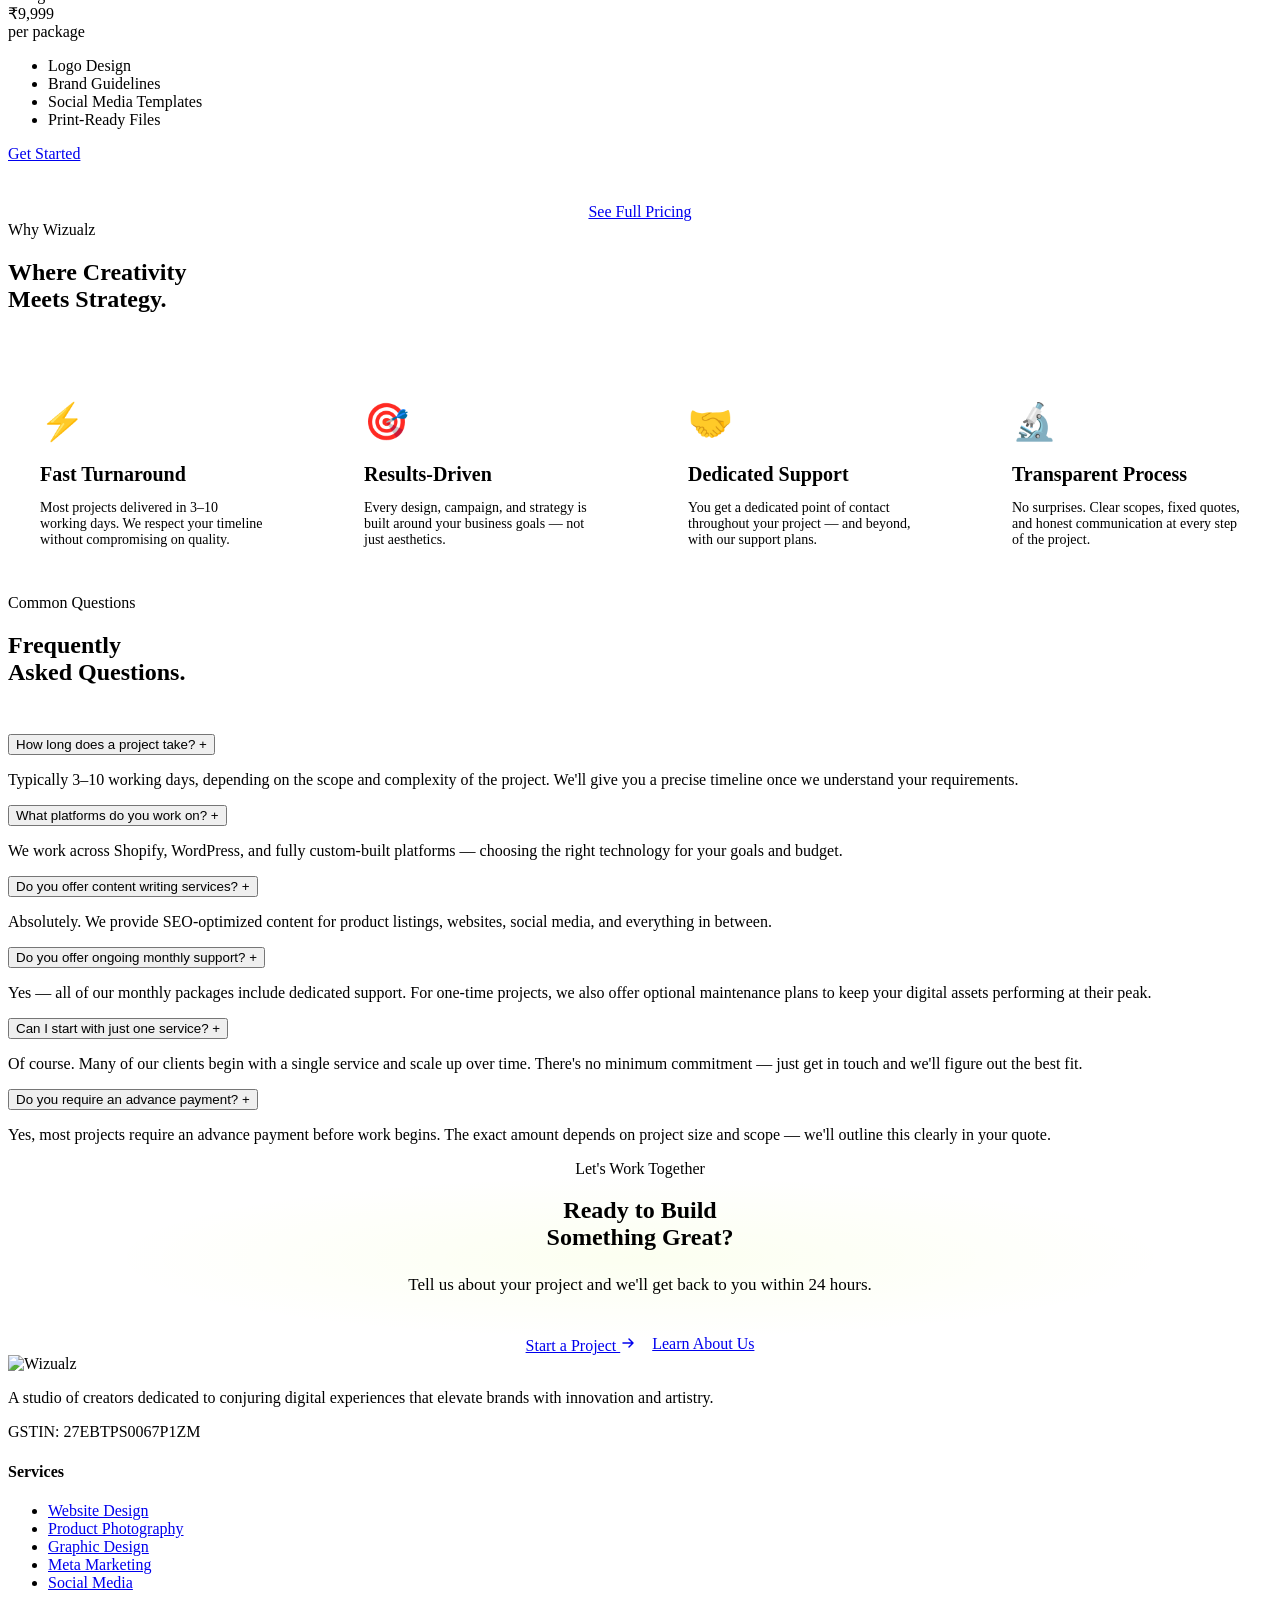
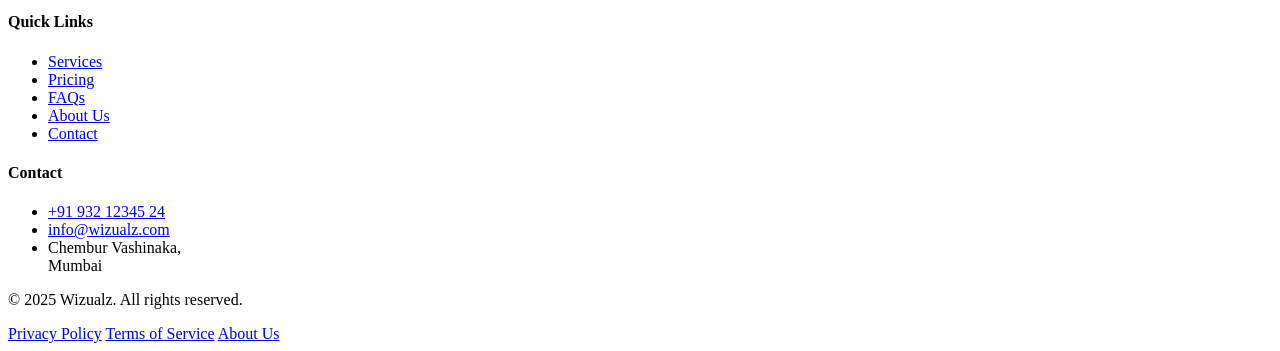
==== commit 2549c9a6: "Add files via upload" ====
--- a/index.html
+++ b/index.html
@@ -1,243 +1,390 @@
 <!DOCTYPE html>
 <html lang="en">
 <head>
-<meta charset="UTF-8">
-<meta name="viewport" content="width=device-width, initial-scale=1.0">
-<title>Wizualz - Premium Dark Links</title>
-<link href="https://fonts.googleapis.com/css2?family=Montserrat:wght@400;600;700&display=swap" rel="stylesheet">
-<link rel="stylesheet" href="https://cdnjs.cloudflare.com/ajax/libs/font-awesome/6.4.0/css/all.min.css">
-<style>
-  * { margin:0; padding:0; box-sizing:border-box; font-family: 'Montserrat', sans-serif;}
-  body {
-    background: #121212;
-    display:flex;
-    justify-content:center;
-    align-items:flex-start;
-    padding-top:50px;
-    min-height:100vh;
-    color:#fff;
-  }
-
-  .container {
-    width:100%;
-    max-width:450px;
-    background: rgba(30,30,30,0.85);
-    backdrop-filter: blur(12px);
-    border-radius:30px;
-    padding:40px 25px;
-    box-shadow:0 20px 50px rgba(0,0,0,0.5);
-    text-align:center;
-    animation: fadeIn 1.5s ease-in-out;
-  }
-
-  @keyframes fadeIn {
-    0% {opacity:0; transform:translateY(30px);}
-    100% {opacity:1; transform:translateY(0);}
-  }
-
-  .logo {
-    width:100%;
-    max-width:320px;
-    height:auto;
-    margin-bottom:15px;
-    object-fit:contain;
-    transition: transform 0.3s, box-shadow 0.3s;
-  }
-
-  .logo:hover {
-    transform: scale(1.05);
-    box-shadow: 0 0 25px #00d4ff;
-  }
-
-  p.description {
-    color:#ccc;
-    font-weight:500;
-    margin-bottom:25px;
-  }
-
-  /* Top Social Cards */
-  .top-socials {
-    display:flex;
-    justify-content:center;
-    gap:15px;
-    margin-bottom:30px;
-    flex-wrap: wrap;
-  }
-
-  .social-card {
-    flex:1 1 45%;
-    min-width:100px;
-    background: linear-gradient(135deg,#007bff,#00d4ff);
-    border-radius:20px;
-    padding:15px 0;
-    display:flex;
-    align-items:center;
-    justify-content:center;
-    color:#fff;
-    font-weight:600;
-    text-decoration:none;
-    box-shadow:0 10px 25px rgba(0,123,255,0.5);
-    transition:0.4s;
-    position:relative;
-    overflow:hidden;
-  }
-
-  .social-card i {
-    margin-right:10px;
-    font-size:1.3rem;
-  }
-
-  .social-card:hover {
-    transform: translateY(-5px) scale(1.05);
-    box-shadow:0 15px 35px rgba(0,212,255,0.7);
-  }
-
-  /* Link Buttons */
-  .link-btn {
-    display:block;
-    width:100%;
-    padding:15px 0;
-    margin:15px 0;
-    border-radius:15px;
-    font-weight:600;
-    font-size:1.1rem;
-    color:#fff;
-    background: linear-gradient(90deg,#007bff,#00d4ff);
-    border:none;
-    cursor:pointer;
-    transition:0.4s;
-    box-shadow:0 8px 20px rgba(0,123,255,0.5);
-    text-decoration:none;
-    position:relative;
-    overflow:hidden;
-  }
-
-  .link-btn::after {
-    content:"";
-    position:absolute;
-    width:100%;
-    height:0%;
-    left:0;
-    bottom:0;
-    background: rgba(255,255,255,0.1);
-    transition:0.4s;
-    border-radius:15px;
-  }
-
-  .link-btn:hover::after {
-    height:100%;
-  }
-
-  .link-btn:hover {
-    transform: translateY(-3px);
-    box-shadow:0 12px 30px rgba(0,212,255,0.7);
-  }
-
-  /* Categories */
-  .categories {
-    margin-top:30px;
-    text-align:left;
-  }
-
-  .category-card {
-    background:#1e1e1e;
-    border-radius:15px;
-    padding:15px 20px;
-    margin-bottom:15px;
-    box-shadow:0 5px 15px rgba(0,0,0,0.5);
-    transition:0.3s;
-  }
-
-  .category-card:hover {
-    transform: translateY(-5px);
-    box-shadow:0 10px 25px rgba(0,123,255,0.4);
-  }
-
-  .category-card h3 {
-    font-size:1.2rem;
-    color:#00d4ff;
-    margin-bottom:5px;
-  }
-
-  .category-card p {
-    font-size:0.95rem;
-    color:#ccc;
-  }
-
-  /* Footer */
-  footer {
-    margin-top:30px;
-    text-align:center;
-    font-size:0.9rem;
-    color:#888;
-  }
-
-  @media(max-width:500px){
-    .container {padding:30px 15px;}
-    p.description {font-size:0.95rem;}
-    .link-btn {padding:13px 0; font-size:1rem;}
-    .logo {max-width:250px;}
-    .top-socials {gap:10px;}
-    .social-card {flex:1 1 40%; font-size:0.9rem;}
-    .social-card i {font-size:1.1rem; margin-right:8px;}
-  }
-</style>
+  <meta charset="UTF-8" />
+  <meta name="viewport" content="width=device-width, initial-scale=1.0" />
+  <title>Wizualz — Creative Digital Agency</title>
+  <meta name="description" content="Wizualz Studio — A full-service creative digital agency transforming ideas into powerful visual experiences. Website design, branding, marketing & more." />
+  <link rel="stylesheet" href="css/style.css" />
+  <link rel="icon" type="image/png" href="https://cdn.shopify.com/s/files/1/0852/4565/7363/files/WIZUALZ_LOGO_Converted.png?v=1780911373" />
 </head>
 <body>
 
-<div class="container">
-  <!-- Logo -->
-  <img src="https://lh3.googleusercontent.com/d/1UYOJS_8t8WJCiewbG9WDcCrmwyrdC9_c" alt="Wizualz Logo" class="logo">
-
-  <!-- Description -->
-  <p class="description">Creative Solutions for Photography, Marketing, Video Editing & Design</p>
-
-  <!-- Top Social Media Cards -->
-  <div class="top-socials">
-    <a href="https://www.instagram.com/WizualzOfficial" target="_blank" class="social-card"><i class="fab fa-instagram"></i> Instagram</a>
-    <a href="https://www.facebook.com/share/1CjAn2zyBL/" target="_blank" class="social-card"><i class="fab fa-facebook-f"></i> Facebook</a>
-  </div>
-
-  <!-- Main Links -->
-  <a href="https://www.wizualz.com" target="_blank" class="link-btn">Official Website</a>
-  <a href="tel:+919321234524" class="link-btn">Call Us</a>
-  <a href="mailto:info@wizualz.com" class="link-btn">Email: info@wizualz.com</a>
-
-  <!-- Categories Section -->
-  <div class="categories">
-    <div class="category-card">
-      <h3>Photography</h3>
-      <p>Professional photography services capturing moments with creativity and precision.</p>
-    </div>
-    <div class="category-card">
-      <h3>Digital Marketing</h3>
-      <p>Boost your brand with SEO, PPC campaigns, and online marketing strategies.</p>
-    </div>
-    <div class="category-card">
-      <h3>Social Media Marketing</h3>
-      <p>Engage your audience on Instagram, Facebook, and other social platforms effectively.</p>
-    </div>
-    <div class="category-card">
-      <h3>Development</h3>
-      <p>Custom websites and app development solutions tailored to your needs.</p>
-    </div>
-    <div class="category-card">
-      <h3>Graphic Designing</h3>
-      <p>Creative designs for branding, advertisements, and social media content.</p>
-    </div>
-    <div class="category-card">
-      <h3>Video Editing</h3>
-      <p>Professional video editing services to create compelling visual content.</p>
-    </div>
-  </div>
-
-  <!-- Footer -->
-  <footer>
-    © All Rights Reserved - Wizualz Studio
-  </footer>
+<!-- CURSOR -->
+<div class="cursor"></div>
+<div class="cursor-follower"></div>
+
+<!-- MOBILE MENU -->
+<div class="mobile-menu">
+  <a href="index.html">Home</a>
+  <a href="pages/services.html">Services</a>
+  <a href="pages/pricing.html">Pricing</a>
+  <a href="pages/about.html">About</a>
+  <a href="pages/contact.html">Contact</a>
 </div>
 
+<!-- NAV -->
+<nav>
+  <a href="index.html" class="nav-logo">
+    <img src="https://cdn.shopify.com/s/files/1/0852/4565/7363/files/WIZUALZ_LOGO_Converted.png?v=1780911373" alt="Wizualz Studio" />
+  </a>
+  <ul class="nav-links">
+    <li><a href="index.html">Home</a></li>
+    <li><a href="pages/services.html">Services</a></li>
+    <li><a href="pages/pricing.html">Pricing</a></li>
+    <li><a href="pages/about.html">About</a></li>
+    <li><a href="#faqs">FAQs</a></li>
+    <li><a href="pages/contact.html" class="nav-cta">Get in Touch</a></li>
+  </ul>
+  <div class="hamburger">
+    <span></span><span></span><span></span>
+  </div>
+</nav>
+
+<!-- HERO -->
+<section class="hero">
+  <div class="hero-bg"></div>
+  <div class="hero-grid"></div>
+  <div class="hero-content">
+    <div class="hero-eyebrow">
+      <span></span>
+      Creative Digital Studio — Mumbai
+    </div>
+    <h1>
+      We Build<br>
+      <em>Brands That</em>
+      <em>Matter.</em>
+    </h1>
+    <p class="hero-desc">Full-service creative agency specialising in design, development, and digital marketing — crafted to grow your business.</p>
+    <div class="hero-actions">
+      <a href="pages/services.html" class="btn btn-primary">
+        Explore Services
+        <svg width="16" height="16" viewBox="0 0 16 16" fill="none"><path d="M3 8h10M9 4l4 4-4 4" stroke="currentColor" stroke-width="1.5" stroke-linecap="round" stroke-linejoin="round"/></svg>
+      </a>
+      <a href="pages/contact.html" class="btn btn-outline">Start a Project</a>
+    </div>
+  </div>
+  <div class="hero-scroll">
+    <div class="scroll-line"></div>
+    Scroll
+  </div>
+</section>
+
+<!-- MARQUEE -->
+<div class="marquee-section">
+  <div class="marquee-track">
+    <div class="marquee-item">Website Design <span class="dot">✦</span> Product Photography <span class="dot">✦</span> Graphic Design <span class="dot">✦</span> Content Writing <span class="dot">✦</span> Meta Marketing <span class="dot">✦</span> Social Media <span class="dot">✦</span> Performance Marketing <span class="dot">✦</span> E-Commerce Listing <span class="dot">✦</span></div>
+    <div class="marquee-item">Website Design <span class="dot">✦</span> Product Photography <span class="dot">✦</span> Graphic Design <span class="dot">✦</span> Content Writing <span class="dot">✦</span> Meta Marketing <span class="dot">✦</span> Social Media <span class="dot">✦</span> Performance Marketing <span class="dot">✦</span> E-Commerce Listing <span class="dot">✦</span></div>
+  </div>
+</div>
+
+<!-- STATS -->
+<section>
+  <div class="section-label reveal">Our Numbers</div>
+  <h2 class="reveal">Results Speak<br>Louder Than Words.</h2>
+  <div class="stats-row reveal">
+    <div class="stat-box">
+      <span class="stat-num" data-target="50" data-suffix="+">0+</span>
+      <div class="stat-label">Projects Delivered</div>
+    </div>
+    <div class="stat-box">
+      <span class="stat-num" data-target="8" data-suffix="">0</span>
+      <div class="stat-label">Services Offered</div>
+    </div>
+    <div class="stat-box">
+      <span class="stat-num" data-target="100" data-suffix="%">0%</span>
+      <div class="stat-label">Client Satisfaction</div>
+    </div>
+    <div class="stat-box">
+      <span class="stat-num" data-target="24" data-suffix="h">0h</span>
+      <div class="stat-label">Response Time</div>
+    </div>
+  </div>
+</section>
+
+<!-- SERVICES OVERVIEW -->
+<section id="services">
+  <div class="section-label reveal">What We Do</div>
+  <h2 class="reveal">Creative Services<br>Built for Growth.</h2>
+  <p class="reveal" style="margin: 16px 0 48px; max-width: 520px;">From brand identity to digital campaigns — everything your business needs to stand out and scale up.</p>
+  <div class="services-grid">
+    <div class="service-card reveal">
+      <div class="service-number">01</div>
+      <div class="service-icon">
+        <svg viewBox="0 0 48 48" fill="none" stroke="currentColor" stroke-width="1.5"><rect x="4" y="8" width="40" height="28" rx="3"/><path d="M16 40h16M24 36v4"/></svg>
+      </div>
+      <h3>Website Design</h3>
+      <p>Bespoke websites built to convert. Shopify, WordPress, or fully custom — we engineer digital storefronts that work.</p>
+      <div class="service-arrow">
+        <svg width="20" height="20" viewBox="0 0 20 20" fill="none"><path d="M4 10h12M12 6l4 4-4 4" stroke="currentColor" stroke-width="1.5" stroke-linecap="round"/></svg>
+      </div>
+    </div>
+    <div class="service-card reveal">
+      <div class="service-number">02</div>
+      <div class="service-icon">
+        <svg viewBox="0 0 48 48" fill="none" stroke="currentColor" stroke-width="1.5"><circle cx="24" cy="24" r="12"/><path d="M24 4v4M24 40v4M4 24h4M40 24h4M9.4 9.4l2.8 2.8M35.8 35.8l2.8 2.8M9.4 38.6l2.8-2.8M35.8 12.2l2.8-2.8"/></svg>
+      </div>
+      <h3>Product Photography</h3>
+      <p>Studio-quality product photography that showcases your products in their best light and drives sales.</p>
+      <div class="service-arrow">
+        <svg width="20" height="20" viewBox="0 0 20 20" fill="none"><path d="M4 10h12M12 6l4 4-4 4" stroke="currentColor" stroke-width="1.5" stroke-linecap="round"/></svg>
+      </div>
+    </div>
+    <div class="service-card reveal">
+      <div class="service-number">03</div>
+      <div class="service-icon">
+        <svg viewBox="0 0 48 48" fill="none" stroke="currentColor" stroke-width="1.5"><path d="M8 40l8-20 8 12 6-8 10 16H8z"/><circle cx="34" cy="14" r="6"/></svg>
+      </div>
+      <h3>Graphic Design</h3>
+      <p>Logos, brand identities, packaging, and print materials — visual language that tells your story.</p>
+      <div class="service-arrow">
+        <svg width="20" height="20" viewBox="0 0 20 20" fill="none"><path d="M4 10h12M12 6l4 4-4 4" stroke="currentColor" stroke-width="1.5" stroke-linecap="round"/></svg>
+      </div>
+    </div>
+    <div class="service-card reveal">
+      <div class="service-number">04</div>
+      <div class="service-icon">
+        <svg viewBox="0 0 48 48" fill="none" stroke="currentColor" stroke-width="1.5"><path d="M8 12h32M8 20h24M8 28h28M8 36h16"/></svg>
+      </div>
+      <h3>Content Writing</h3>
+      <p>SEO-optimised copy for websites, product listings, social media, and blog — words that rank and convert.</p>
+      <div class="service-arrow">
+        <svg width="20" height="20" viewBox="0 0 20 20" fill="none"><path d="M4 10h12M12 6l4 4-4 4" stroke="currentColor" stroke-width="1.5" stroke-linecap="round"/></svg>
+      </div>
+    </div>
+    <div class="service-card reveal">
+      <div class="service-number">05</div>
+      <div class="service-icon">
+        <svg viewBox="0 0 48 48" fill="none" stroke="currentColor" stroke-width="1.5"><path d="M24 4C13 4 4 13 4 24s9 20 20 20 20-9 20-20S35 4 24 4z"/><path d="M20 4s-4 8-4 20 4 20 4 20M28 4s4 8 4 20-4 20-4 20M4 24h40"/></svg>
+      </div>
+      <h3>Meta Marketing</h3>
+      <p>Facebook & Instagram ad campaigns engineered for reach, engagement, and measurable ROI.</p>
+      <div class="service-arrow">
+        <svg width="20" height="20" viewBox="0 0 20 20" fill="none"><path d="M4 10h12M12 6l4 4-4 4" stroke="currentColor" stroke-width="1.5" stroke-linecap="round"/></svg>
+      </div>
+    </div>
+    <div class="service-card reveal">
+      <div class="service-number">06</div>
+      <div class="service-icon">
+        <svg viewBox="0 0 48 48" fill="none" stroke="currentColor" stroke-width="1.5"><polyline points="4,36 16,20 24,28 34,12 44,18"/><polyline points="36,12 44,12 44,20"/></svg>
+      </div>
+      <h3>Performance Marketing</h3>
+      <p>Data-driven campaigns across Google, Meta, and beyond — optimised continuously for maximum performance.</p>
+      <div class="service-arrow">
+        <svg width="20" height="20" viewBox="0 0 20 20" fill="none"><path d="M4 10h12M12 6l4 4-4 4" stroke="currentColor" stroke-width="1.5" stroke-linecap="round"/></svg>
+      </div>
+    </div>
+    <div class="service-card reveal">
+      <div class="service-number">07</div>
+      <div class="service-icon">
+        <svg viewBox="0 0 48 48" fill="none" stroke="currentColor" stroke-width="1.5"><path d="M44 28a20 20 0 1 1-24-19.6"/><path d="M32 4v12h12"/><path d="M44 4L32 16"/></svg>
+      </div>
+      <h3>Social Media</h3>
+      <p>End-to-end social media management — strategy, content creation, scheduling, and community engagement.</p>
+      <div class="service-arrow">
+        <svg width="20" height="20" viewBox="0 0 20 20" fill="none"><path d="M4 10h12M12 6l4 4-4 4" stroke="currentColor" stroke-width="1.5" stroke-linecap="round"/></svg>
+      </div>
+    </div>
+    <div class="service-card reveal">
+      <div class="service-number">08</div>
+      <div class="service-icon">
+        <svg viewBox="0 0 48 48" fill="none" stroke="currentColor" stroke-width="1.5"><rect x="4" y="8" width="40" height="32" rx="2"/><path d="M12 20h8M12 28h16M28 20h8"/></svg>
+      </div>
+      <h3>Product Listing</h3>
+      <p>Marketplace-optimised listings for Amazon, Flipkart, and more — written and formatted to drive conversions.</p>
+      <div class="service-arrow">
+        <svg width="20" height="20" viewBox="0 0 20 20" fill="none"><path d="M4 10h12M12 6l4 4-4 4" stroke="currentColor" stroke-width="1.5" stroke-linecap="round"/></svg>
+      </div>
+    </div>
+  </div>
+  <div style="margin-top: 40px; text-align: center;" class="reveal">
+    <a href="pages/services.html" class="btn btn-outline">View All Services</a>
+  </div>
+</section>
+
+<!-- PRICING TEASER -->
+<section style="background: var(--grey); border-top: 1px solid var(--border); border-bottom: 1px solid var(--border);">
+  <div class="section-label reveal">Built for Growth</div>
+  <h2 class="reveal">Transparent Pricing.<br>No Hidden Costs.</h2>
+  <div class="pricing-grid">
+    <div class="pricing-card reveal">
+      <div class="pricing-label">Instagram Handling</div>
+      <div class="pricing-price"><span class="currency">₹</span>9,999</div>
+      <div class="pricing-period">per month</div>
+      <ul class="pricing-features">
+        <li>Content Calendar</li>
+        <li>Post Design & Scheduling</li>
+        <li>Caption & Hashtag Strategy</li>
+        <li>Monthly Analytics Report</li>
+      </ul>
+      <a href="pages/contact.html" class="btn btn-outline" style="width:100%; justify-content: center;">Get Started</a>
+    </div>
+    <div class="pricing-card featured reveal">
+      <div class="pricing-label">Google My Business</div>
+      <div class="pricing-price"><span class="currency">₹</span>4,999</div>
+      <div class="pricing-period">per month</div>
+      <ul class="pricing-features">
+        <li>Profile Optimisation</li>
+        <li>Weekly Post Updates</li>
+        <li>Review Management</li>
+        <li>Local SEO Boost</li>
+      </ul>
+      <a href="pages/contact.html" class="btn btn-primary" style="width:100%; justify-content: center;">Get Started</a>
+    </div>
+    <div class="pricing-card reveal">
+      <div class="pricing-label">Website Development</div>
+      <div class="pricing-price"><span class="currency">₹</span>9,999</div>
+      <div class="pricing-period">starting from</div>
+      <ul class="pricing-features">
+        <li>Responsive Design</li>
+        <li>SEO-Ready Structure</li>
+        <li>CMS Integration</li>
+        <li>1 Month Free Support</li>
+      </ul>
+      <a href="pages/contact.html" class="btn btn-outline" style="width:100%; justify-content: center;">Get Started</a>
+    </div>
+    <div class="pricing-card reveal">
+      <div class="pricing-label">Design Services</div>
+      <div class="pricing-price"><span class="currency">₹</span>9,999</div>
+      <div class="pricing-period">per package</div>
+      <ul class="pricing-features">
+        <li>Logo Design</li>
+        <li>Brand Guidelines</li>
+        <li>Social Media Templates</li>
+        <li>Print-Ready Files</li>
+      </ul>
+      <a href="pages/contact.html" class="btn btn-outline" style="width:100%; justify-content: center;">Get Started</a>
+    </div>
+  </div>
+  <div style="text-align: center; margin-top: 40px;" class="reveal">
+    <a href="pages/pricing.html" class="btn btn-primary">See Full Pricing</a>
+  </div>
+</section>
+
+<!-- WHY US -->
+<section>
+  <div class="section-label reveal">Why Wizualz</div>
+  <h2 class="reveal">Where Creativity<br>Meets Strategy.</h2>
+  <div style="display: grid; grid-template-columns: repeat(auto-fit, minmax(260px, 1fr)); gap: 32px; margin-top: 56px;">
+    <div class="reveal" style="padding: 32px; background: var(--grey); border: 1px solid var(--border); border-radius: 8px; position: relative; overflow: hidden;">
+      <div style="font-size: 36px; margin-bottom: 16px;">⚡</div>
+      <h3 style="font-size: 20px; margin-bottom: 12px;">Fast Turnaround</h3>
+      <p style="font-size: 14px;">Most projects delivered in 3–10 working days. We respect your timeline without compromising on quality.</p>
+    </div>
+    <div class="reveal" style="padding: 32px; background: var(--grey); border: 1px solid var(--border); border-radius: 8px;">
+      <div style="font-size: 36px; margin-bottom: 16px;">🎯</div>
+      <h3 style="font-size: 20px; margin-bottom: 12px;">Results-Driven</h3>
+      <p style="font-size: 14px;">Every design, campaign, and strategy is built around your business goals — not just aesthetics.</p>
+    </div>
+    <div class="reveal" style="padding: 32px; background: var(--grey); border: 1px solid var(--border); border-radius: 8px;">
+      <div style="font-size: 36px; margin-bottom: 16px;">🤝</div>
+      <h3 style="font-size: 20px; margin-bottom: 12px;">Dedicated Support</h3>
+      <p style="font-size: 14px;">You get a dedicated point of contact throughout your project — and beyond, with our support plans.</p>
+    </div>
+    <div class="reveal" style="padding: 32px; background: var(--grey); border: 1px solid var(--border); border-radius: 8px;">
+      <div style="font-size: 36px; margin-bottom: 16px;">🔬</div>
+      <h3 style="font-size: 20px; margin-bottom: 12px;">Transparent Process</h3>
+      <p style="font-size: 14px;">No surprises. Clear scopes, fixed quotes, and honest communication at every step of the project.</p>
+    </div>
+  </div>
+</section>
+
+<!-- FAQS -->
+<section id="faqs" style="background: var(--grey); border-top: 1px solid var(--border);">
+  <div class="section-label reveal">Common Questions</div>
+  <h2 class="reveal" style="margin-bottom: 48px;">Frequently<br>Asked Questions.</h2>
+  <div class="faq-list">
+    <div class="faq-item reveal">
+      <button class="faq-q">How long does a project take? <span class="faq-icon">+</span></button>
+      <div class="faq-a"><p>Typically 3–10 working days, depending on the scope and complexity of the project. We'll give you a precise timeline once we understand your requirements.</p></div>
+    </div>
+    <div class="faq-item reveal">
+      <button class="faq-q">What platforms do you work on? <span class="faq-icon">+</span></button>
+      <div class="faq-a"><p>We work across Shopify, WordPress, and fully custom-built platforms — choosing the right technology for your goals and budget.</p></div>
+    </div>
+    <div class="faq-item reveal">
+      <button class="faq-q">Do you offer content writing services? <span class="faq-icon">+</span></button>
+      <div class="faq-a"><p>Absolutely. We provide SEO-optimized content for product listings, websites, social media, and everything in between.</p></div>
+    </div>
+    <div class="faq-item reveal">
+      <button class="faq-q">Do you offer ongoing monthly support? <span class="faq-icon">+</span></button>
+      <div class="faq-a"><p>Yes — all of our monthly packages include dedicated support. For one-time projects, we also offer optional maintenance plans to keep your digital assets performing at their peak.</p></div>
+    </div>
+    <div class="faq-item reveal">
+      <button class="faq-q">Can I start with just one service? <span class="faq-icon">+</span></button>
+      <div class="faq-a"><p>Of course. Many of our clients begin with a single service and scale up over time. There's no minimum commitment — just get in touch and we'll figure out the best fit.</p></div>
+    </div>
+    <div class="faq-item reveal">
+      <button class="faq-q">Do you require an advance payment? <span class="faq-icon">+</span></button>
+      <div class="faq-a"><p>Yes, most projects require an advance payment before work begins. The exact amount depends on project size and scope — we'll outline this clearly in your quote.</p></div>
+    </div>
+  </div>
+</section>
+
+<!-- CTA -->
+<section style="text-align: center; position: relative; overflow: hidden;">
+  <div style="position: absolute; inset: 0; background: radial-gradient(ellipse 60% 60% at 50% 50%, rgba(200,255,0,0.06) 0%, transparent 70%);"></div>
+  <div style="position: relative; z-index: 2;">
+    <div class="section-label reveal" style="justify-content: center;">Let's Work Together</div>
+    <h2 class="reveal" style="margin-bottom: 24px;">Ready to Build<br>Something Great?</h2>
+    <p class="reveal" style="max-width: 480px; margin: 0 auto 40px; font-size: 17px;">Tell us about your project and we'll get back to you within 24 hours.</p>
+    <div class="reveal" style="display: flex; gap: 16px; justify-content: center; flex-wrap: wrap;">
+      <a href="pages/contact.html" class="btn btn-primary">
+        Start a Project
+        <svg width="16" height="16" viewBox="0 0 16 16" fill="none"><path d="M3 8h10M9 4l4 4-4 4" stroke="currentColor" stroke-width="1.5" stroke-linecap="round" stroke-linejoin="round"/></svg>
+      </a>
+      <a href="pages/about.html" class="btn btn-outline">Learn About Us</a>
+    </div>
+  </div>
+</section>
+
+<!-- FOOTER -->
+<footer>
+  <div class="footer-top">
+    <div class="footer-brand">
+      <img src="https://cdn.shopify.com/s/files/1/0852/4565/7363/files/WIZUALZ_LOGO_Converted.png?v=1780911373" alt="Wizualz" style="height: 36px;" />
+      <p>A studio of creators dedicated to conjuring digital experiences that elevate brands with innovation and artistry.</p>
+      <p class="gstin">GSTIN: 27EBTPS0067P1ZM</p>
+    </div>
+    <div class="footer-col">
+      <h4>Services</h4>
+      <ul>
+        <li><a href="pages/services.html">Website Design</a></li>
+        <li><a href="pages/services.html">Product Photography</a></li>
+        <li><a href="pages/services.html">Graphic Design</a></li>
+        <li><a href="pages/services.html">Meta Marketing</a></li>
+        <li><a href="pages/services.html">Social Media</a></li>
+      </ul>
+    </div>
+    <div class="footer-col">
+      <h4>Quick Links</h4>
+      <ul>
+        <li><a href="pages/services.html">Services</a></li>
+        <li><a href="pages/pricing.html">Pricing</a></li>
+        <li><a href="index.html#faqs">FAQs</a></li>
+        <li><a href="pages/about.html">About Us</a></li>
+        <li><a href="pages/contact.html">Contact</a></li>
+      </ul>
+    </div>
+    <div class="footer-col">
+      <h4>Contact</h4>
+      <ul>
+        <li><a href="tel:+919321234524">+91 932 12345 24</a></li>
+        <li><a href="mailto:info@wizualz.com">info@wizualz.com</a></li>
+        <li>Chembur Vashinaka,<br>Mumbai</li>
+      </ul>
+    </div>
+  </div>
+  <div class="footer-bottom">
+    <p>© 2025 Wizualz. All rights reserved.</p>
+    <div class="footer-legal">
+      <a href="pages/privacy.html">Privacy Policy</a>
+      <a href="pages/terms.html">Terms of Service</a>
+      <a href="pages/about.html">About Us</a>
+    </div>
+  </div>
+</footer>
+
+<script src="js/main.js"></script>
 </body>
 </html>
-
-
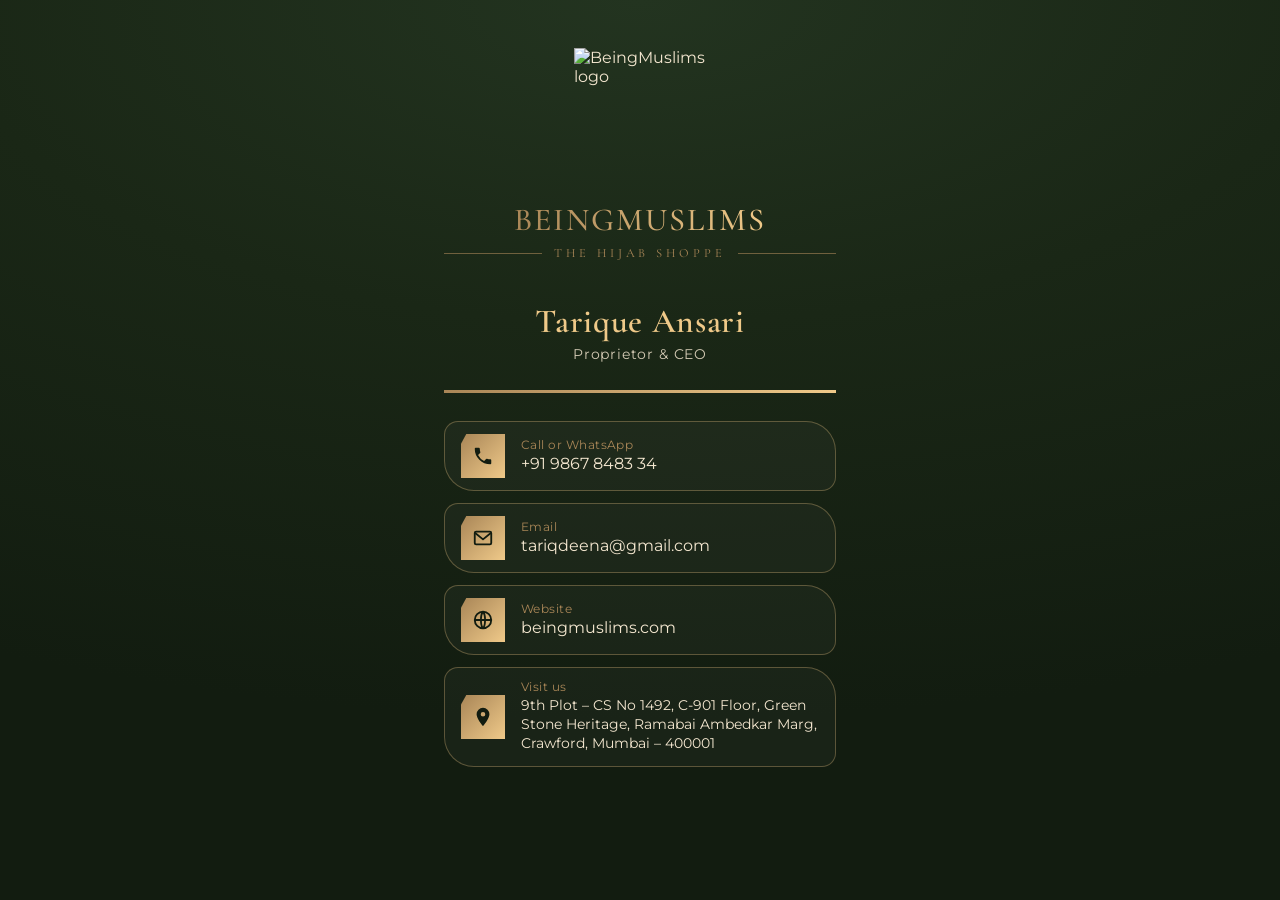
==== commit 6f59dfcb: "Update index.html" ====
--- a/index.html
+++ b/index.html
@@ -1,390 +1,140 @@
 <!DOCTYPE html>
 <html lang="en">
 <head>
-  <meta charset="UTF-8" />
-  <meta name="viewport" content="width=device-width, initial-scale=1.0" />
-  <title>Wizualz — Creative Digital Agency</title>
-  <meta name="description" content="Wizualz Studio — A full-service creative digital agency transforming ideas into powerful visual experiences. Website design, branding, marketing & more." />
-  <link rel="stylesheet" href="css/style.css" />
-  <link rel="icon" type="image/png" href="https://cdn.shopify.com/s/files/1/0852/4565/7363/files/WIZUALZ_LOGO_Converted.png?v=1780911373" />
+<meta charset="utf-8">
+<meta name="viewport" content="width=device-width, initial-scale=1, viewport-fit=cover">
+<title>Tarique Ansari · BeingMuslims – The Hijab Shoppe</title>
+<link rel="preconnect" href="https://fonts.googleapis.com">
+<link rel="preconnect" href="https://fonts.gstatic.com" crossorigin>
+<link href="https://fonts.googleapis.com/css2?family=Cormorant+Garamond:wght@500;600&family=Montserrat:wght@400;500&display=swap" rel="stylesheet">
+<style>
+:root{
+  box-sizing:border-box;
+  padding-top:env(safe-area-inset-top,0px);
+  padding-bottom:env(safe-area-inset-bottom,0px);
+  --bg:#1a2716;
+  --bg-deep:#121c10;
+  --gold:#d9b47a;
+  --gold-soft:#a98657;
+  --gold-light:#efc989;
+  --ink:#f3e6cf;
+  --serif:"Cormorant Garamond",Georgia,"Times New Roman",serif;
+  --sans:"Montserrat","Helvetica Neue",Arial,sans-serif;
+}
+html{scroll-padding-top:env(safe-area-inset-top,0px)}
+*,*::before,*::after{box-sizing:border-box}
+html,body{margin:0;min-height:100%}
+body{
+  background:radial-gradient(120% 80% at 50% 0%,#233420 0%,var(--bg) 45%,var(--bg-deep) 100%);
+  color:var(--ink);
+  font-family:var(--sans);
+  display:flex;justify-content:center;
+}
+.card{
+  width:100%;max-width:440px;
+  padding:48px 24px 40px;
+  display:flex;flex-direction:column;align-items:center;
+}
+.mark{width:132px;height:auto;display:block}
+.brand{
+  font-family:var(--serif);font-weight:500;
+  font-size:2rem;letter-spacing:.06em;margin:20px 0 0;
+  background:linear-gradient(90deg,var(--gold-soft),var(--gold-light));
+  -webkit-background-clip:text;background-clip:text;color:transparent;
+}
+.tag{
+  display:flex;align-items:center;gap:12px;width:100%;
+  margin:6px 0 0;font-family:var(--serif);font-size:.78rem;letter-spacing:.32em;color:var(--gold-soft);
+  text-transform:uppercase;
+}
+.tag::before,.tag::after{content:"";flex:1;height:1px;background:var(--gold-soft);opacity:.6}
+.person{margin:40px 0 0;text-align:center}
+.person h1{
+  font-family:var(--serif);font-weight:600;font-size:2.1rem;margin:0;letter-spacing:.02em;color:var(--gold-light);
+}
+.person p{margin:4px 0 0;font-size:.85rem;letter-spacing:.06em;color:var(--ink);opacity:.85}
+.band{
+  width:100%;height:3px;margin:28px 0;border:0;
+  background:linear-gradient(90deg,var(--gold-soft),var(--gold-light));
+}
+.links{list-style:none;margin:0;padding:0;width:100%;display:grid;gap:12px}
+.links a{
+  display:flex;align-items:center;gap:16px;
+  min-height:64px;padding:12px 16px;
+  color:var(--ink);text-decoration:none;
+  border:1px solid rgba(217,180,122,.35);border-radius:14px 30px 14px 30px;
+  background:rgba(255,255,255,.03);
+  transition:background .2s,border-color .2s;
+}
+.links a:hover{background:rgba(217,180,122,.12);border-color:var(--gold)}
+.links a:focus-visible{outline:2px solid var(--gold-light);outline-offset:3px}
+.ico{
+  flex:none;width:44px;height:44px;display:grid;place-items:center;
+  background:linear-gradient(135deg,var(--gold-soft),var(--gold-light));
+  color:var(--bg-deep);
+  clip-path:polygon(12% 0,100% 0,100% 100%,0 100%,0 22%);
+  border-radius:0;
+}
+.ico svg{width:22px;height:22px}
+.txt{display:flex;flex-direction:column;min-width:0;line-height:1.35}
+.txt small{font-size:.72rem;color:var(--gold-soft);letter-spacing:.04em}
+.txt span{font-size:.98rem;overflow-wrap:anywhere}
+.addr span{font-size:.9rem}
+@media (prefers-color-scheme:light){
+  /* brand page stays dark green regardless of viewer theme */
+}
+</style>
 </head>
 <body>
+<main class="card">
 
-<!-- CURSOR -->
-<div class="cursor"></div>
-<div class="cursor-follower"></div>
+  <img class="mark" src="https://cdn.shopify.com/s/files/1/0852/4565/7363/files/bm_logo.svg?v=1779184344" alt="BeingMuslims logo" width="132" height="132">
 
-<!-- MOBILE MENU -->
-<div class="mobile-menu">
-  <a href="index.html">Home</a>
-  <a href="pages/services.html">Services</a>
-  <a href="pages/pricing.html">Pricing</a>
-  <a href="pages/about.html">About</a>
-  <a href="pages/contact.html">Contact</a>
-</div>
+  <h2 class="brand">BEINGMUSLIMS</h2>
+  <div class="tag">The Hijab Shoppe</div>
 
-<!-- NAV -->
-<nav>
-  <a href="index.html" class="nav-logo">
-    <img src="https://cdn.shopify.com/s/files/1/0852/4565/7363/files/WIZUALZ_LOGO_Converted.png?v=1780911373" alt="Wizualz Studio" />
-  </a>
-  <ul class="nav-links">
-    <li><a href="index.html">Home</a></li>
-    <li><a href="pages/services.html">Services</a></li>
-    <li><a href="pages/pricing.html">Pricing</a></li>
-    <li><a href="pages/about.html">About</a></li>
-    <li><a href="#faqs">FAQs</a></li>
-    <li><a href="pages/contact.html" class="nav-cta">Get in Touch</a></li>
+  <div class="person">
+    <h1>Tarique Ansari</h1>
+    <p>Proprietor &amp; CEO</p>
+  </div>
+
+  <hr class="band">
+
+  <ul class="links">
+    <li>
+      <a href="tel:+919867848334">
+        <span class="ico" aria-hidden="true">
+          <svg viewBox="0 0 24 24" fill="currentColor"><path d="M6.6 10.8a15.1 15.1 0 0 0 6.6 6.6l2.2-2.2a1 1 0 0 1 1-.25c1.1.37 2.3.57 3.6.57a1 1 0 0 1 1 1V20a1 1 0 0 1-1 1A17 17 0 0 1 3 4a1 1 0 0 1 1-1h3.5a1 1 0 0 1 1 1c0 1.25.2 2.45.57 3.6a1 1 0 0 1-.25 1z"/></svg>
+        </span>
+        <span class="txt"><small>Call or WhatsApp</small><span>+91 9867 8483 34</span></span>
+      </a>
+    </li>
+    <li>
+      <a href="mailto:tariqdeena@gmail.com">
+        <span class="ico" aria-hidden="true">
+          <svg viewBox="0 0 24 24" fill="none" stroke="currentColor" stroke-width="2" stroke-linejoin="round"><rect x="3" y="5" width="18" height="14" rx="1.5"/><path d="m3.5 6.5 8.5 7 8.5-7"/></svg>
+        </span>
+        <span class="txt"><small>Email</small><span>tariqdeena@gmail.com</span></span>
+      </a>
+    </li>
+    <li>
+      <a href="https://beingmuslims.com" target="_blank" rel="noopener">
+        <span class="ico" aria-hidden="true">
+          <svg viewBox="0 0 24 24" fill="none" stroke="currentColor" stroke-width="2"><circle cx="12" cy="12" r="9"/><path d="M3 12h18M12 3c3 3.2 3 14.8 0 18M12 3c-3 3.2-3 14.8 0 18"/></svg>
+        </span>
+        <span class="txt"><small>Website</small><span>beingmuslims.com</span></span>
+      </a>
+    </li>
+    <li>
+      <a class="addr" href="https://www.google.com/maps/search/?api=1&amp;query=9th+Plot+CS+No+1492+C-901+Floor+Green+Stone+Heritage+Ramabai+Ambedkar+Marg+Crawford+Mumbai+400001" target="_blank" rel="noopener">
+        <span class="ico" aria-hidden="true">
+          <svg viewBox="0 0 24 24" fill="currentColor"><path d="M12 2a7 7 0 0 0-7 7c0 5 7 13 7 13s7-8 7-13a7 7 0 0 0-7-7zm0 9.5A2.5 2.5 0 1 1 12 6.5a2.5 2.5 0 0 1 0 5z"/></svg>
+        </span>
+        <span class="txt"><small>Visit us</small><span>9th Plot – CS No 1492, C-901 Floor, Green Stone Heritage, Ramabai Ambedkar Marg, Crawford, Mumbai – 400001</span></span>
+      </a>
+    </li>
   </ul>
-  <div class="hamburger">
-    <span></span><span></span><span></span>
-  </div>
-</nav>
 
-<!-- HERO -->
-<section class="hero">
-  <div class="hero-bg"></div>
-  <div class="hero-grid"></div>
-  <div class="hero-content">
-    <div class="hero-eyebrow">
-      <span></span>
-      Creative Digital Studio — Mumbai
-    </div>
-    <h1>
-      We Build<br>
-      <em>Brands That</em>
-      <em>Matter.</em>
-    </h1>
-    <p class="hero-desc">Full-service creative agency specialising in design, development, and digital marketing — crafted to grow your business.</p>
-    <div class="hero-actions">
-      <a href="pages/services.html" class="btn btn-primary">
-        Explore Services
-        <svg width="16" height="16" viewBox="0 0 16 16" fill="none"><path d="M3 8h10M9 4l4 4-4 4" stroke="currentColor" stroke-width="1.5" stroke-linecap="round" stroke-linejoin="round"/></svg>
-      </a>
-      <a href="pages/contact.html" class="btn btn-outline">Start a Project</a>
-    </div>
-  </div>
-  <div class="hero-scroll">
-    <div class="scroll-line"></div>
-    Scroll
-  </div>
-</section>
-
-<!-- MARQUEE -->
-<div class="marquee-section">
-  <div class="marquee-track">
-    <div class="marquee-item">Website Design <span class="dot">✦</span> Product Photography <span class="dot">✦</span> Graphic Design <span class="dot">✦</span> Content Writing <span class="dot">✦</span> Meta Marketing <span class="dot">✦</span> Social Media <span class="dot">✦</span> Performance Marketing <span class="dot">✦</span> E-Commerce Listing <span class="dot">✦</span></div>
-    <div class="marquee-item">Website Design <span class="dot">✦</span> Product Photography <span class="dot">✦</span> Graphic Design <span class="dot">✦</span> Content Writing <span class="dot">✦</span> Meta Marketing <span class="dot">✦</span> Social Media <span class="dot">✦</span> Performance Marketing <span class="dot">✦</span> E-Commerce Listing <span class="dot">✦</span></div>
-  </div>
-</div>
-
-<!-- STATS -->
-<section>
-  <div class="section-label reveal">Our Numbers</div>
-  <h2 class="reveal">Results Speak<br>Louder Than Words.</h2>
-  <div class="stats-row reveal">
-    <div class="stat-box">
-      <span class="stat-num" data-target="50" data-suffix="+">0+</span>
-      <div class="stat-label">Projects Delivered</div>
-    </div>
-    <div class="stat-box">
-      <span class="stat-num" data-target="8" data-suffix="">0</span>
-      <div class="stat-label">Services Offered</div>
-    </div>
-    <div class="stat-box">
-      <span class="stat-num" data-target="100" data-suffix="%">0%</span>
-      <div class="stat-label">Client Satisfaction</div>
-    </div>
-    <div class="stat-box">
-      <span class="stat-num" data-target="24" data-suffix="h">0h</span>
-      <div class="stat-label">Response Time</div>
-    </div>
-  </div>
-</section>
-
-<!-- SERVICES OVERVIEW -->
-<section id="services">
-  <div class="section-label reveal">What We Do</div>
-  <h2 class="reveal">Creative Services<br>Built for Growth.</h2>
-  <p class="reveal" style="margin: 16px 0 48px; max-width: 520px;">From brand identity to digital campaigns — everything your business needs to stand out and scale up.</p>
-  <div class="services-grid">
-    <div class="service-card reveal">
-      <div class="service-number">01</div>
-      <div class="service-icon">
-        <svg viewBox="0 0 48 48" fill="none" stroke="currentColor" stroke-width="1.5"><rect x="4" y="8" width="40" height="28" rx="3"/><path d="M16 40h16M24 36v4"/></svg>
-      </div>
-      <h3>Website Design</h3>
-      <p>Bespoke websites built to convert. Shopify, WordPress, or fully custom — we engineer digital storefronts that work.</p>
-      <div class="service-arrow">
-        <svg width="20" height="20" viewBox="0 0 20 20" fill="none"><path d="M4 10h12M12 6l4 4-4 4" stroke="currentColor" stroke-width="1.5" stroke-linecap="round"/></svg>
-      </div>
-    </div>
-    <div class="service-card reveal">
-      <div class="service-number">02</div>
-      <div class="service-icon">
-        <svg viewBox="0 0 48 48" fill="none" stroke="currentColor" stroke-width="1.5"><circle cx="24" cy="24" r="12"/><path d="M24 4v4M24 40v4M4 24h4M40 24h4M9.4 9.4l2.8 2.8M35.8 35.8l2.8 2.8M9.4 38.6l2.8-2.8M35.8 12.2l2.8-2.8"/></svg>
-      </div>
-      <h3>Product Photography</h3>
-      <p>Studio-quality product photography that showcases your products in their best light and drives sales.</p>
-      <div class="service-arrow">
-        <svg width="20" height="20" viewBox="0 0 20 20" fill="none"><path d="M4 10h12M12 6l4 4-4 4" stroke="currentColor" stroke-width="1.5" stroke-linecap="round"/></svg>
-      </div>
-    </div>
-    <div class="service-card reveal">
-      <div class="service-number">03</div>
-      <div class="service-icon">
-        <svg viewBox="0 0 48 48" fill="none" stroke="currentColor" stroke-width="1.5"><path d="M8 40l8-20 8 12 6-8 10 16H8z"/><circle cx="34" cy="14" r="6"/></svg>
-      </div>
-      <h3>Graphic Design</h3>
-      <p>Logos, brand identities, packaging, and print materials — visual language that tells your story.</p>
-      <div class="service-arrow">
-        <svg width="20" height="20" viewBox="0 0 20 20" fill="none"><path d="M4 10h12M12 6l4 4-4 4" stroke="currentColor" stroke-width="1.5" stroke-linecap="round"/></svg>
-      </div>
-    </div>
-    <div class="service-card reveal">
-      <div class="service-number">04</div>
-      <div class="service-icon">
-        <svg viewBox="0 0 48 48" fill="none" stroke="currentColor" stroke-width="1.5"><path d="M8 12h32M8 20h24M8 28h28M8 36h16"/></svg>
-      </div>
-      <h3>Content Writing</h3>
-      <p>SEO-optimised copy for websites, product listings, social media, and blog — words that rank and convert.</p>
-      <div class="service-arrow">
-        <svg width="20" height="20" viewBox="0 0 20 20" fill="none"><path d="M4 10h12M12 6l4 4-4 4" stroke="currentColor" stroke-width="1.5" stroke-linecap="round"/></svg>
-      </div>
-    </div>
-    <div class="service-card reveal">
-      <div class="service-number">05</div>
-      <div class="service-icon">
-        <svg viewBox="0 0 48 48" fill="none" stroke="currentColor" stroke-width="1.5"><path d="M24 4C13 4 4 13 4 24s9 20 20 20 20-9 20-20S35 4 24 4z"/><path d="M20 4s-4 8-4 20 4 20 4 20M28 4s4 8 4 20-4 20-4 20M4 24h40"/></svg>
-      </div>
-      <h3>Meta Marketing</h3>
-      <p>Facebook & Instagram ad campaigns engineered for reach, engagement, and measurable ROI.</p>
-      <div class="service-arrow">
-        <svg width="20" height="20" viewBox="0 0 20 20" fill="none"><path d="M4 10h12M12 6l4 4-4 4" stroke="currentColor" stroke-width="1.5" stroke-linecap="round"/></svg>
-      </div>
-    </div>
-    <div class="service-card reveal">
-      <div class="service-number">06</div>
-      <div class="service-icon">
-        <svg viewBox="0 0 48 48" fill="none" stroke="currentColor" stroke-width="1.5"><polyline points="4,36 16,20 24,28 34,12 44,18"/><polyline points="36,12 44,12 44,20"/></svg>
-      </div>
-      <h3>Performance Marketing</h3>
-      <p>Data-driven campaigns across Google, Meta, and beyond — optimised continuously for maximum performance.</p>
-      <div class="service-arrow">
-        <svg width="20" height="20" viewBox="0 0 20 20" fill="none"><path d="M4 10h12M12 6l4 4-4 4" stroke="currentColor" stroke-width="1.5" stroke-linecap="round"/></svg>
-      </div>
-    </div>
-    <div class="service-card reveal">
-      <div class="service-number">07</div>
-      <div class="service-icon">
-        <svg viewBox="0 0 48 48" fill="none" stroke="currentColor" stroke-width="1.5"><path d="M44 28a20 20 0 1 1-24-19.6"/><path d="M32 4v12h12"/><path d="M44 4L32 16"/></svg>
-      </div>
-      <h3>Social Media</h3>
-      <p>End-to-end social media management — strategy, content creation, scheduling, and community engagement.</p>
-      <div class="service-arrow">
-        <svg width="20" height="20" viewBox="0 0 20 20" fill="none"><path d="M4 10h12M12 6l4 4-4 4" stroke="currentColor" stroke-width="1.5" stroke-linecap="round"/></svg>
-      </div>
-    </div>
-    <div class="service-card reveal">
-      <div class="service-number">08</div>
-      <div class="service-icon">
-        <svg viewBox="0 0 48 48" fill="none" stroke="currentColor" stroke-width="1.5"><rect x="4" y="8" width="40" height="32" rx="2"/><path d="M12 20h8M12 28h16M28 20h8"/></svg>
-      </div>
-      <h3>Product Listing</h3>
-      <p>Marketplace-optimised listings for Amazon, Flipkart, and more — written and formatted to drive conversions.</p>
-      <div class="service-arrow">
-        <svg width="20" height="20" viewBox="0 0 20 20" fill="none"><path d="M4 10h12M12 6l4 4-4 4" stroke="currentColor" stroke-width="1.5" stroke-linecap="round"/></svg>
-      </div>
-    </div>
-  </div>
-  <div style="margin-top: 40px; text-align: center;" class="reveal">
-    <a href="pages/services.html" class="btn btn-outline">View All Services</a>
-  </div>
-</section>
-
-<!-- PRICING TEASER -->
-<section style="background: var(--grey); border-top: 1px solid var(--border); border-bottom: 1px solid var(--border);">
-  <div class="section-label reveal">Built for Growth</div>
-  <h2 class="reveal">Transparent Pricing.<br>No Hidden Costs.</h2>
-  <div class="pricing-grid">
-    <div class="pricing-card reveal">
-      <div class="pricing-label">Instagram Handling</div>
-      <div class="pricing-price"><span class="currency">₹</span>9,999</div>
-      <div class="pricing-period">per month</div>
-      <ul class="pricing-features">
-        <li>Content Calendar</li>
-        <li>Post Design & Scheduling</li>
-        <li>Caption & Hashtag Strategy</li>
-        <li>Monthly Analytics Report</li>
-      </ul>
-      <a href="pages/contact.html" class="btn btn-outline" style="width:100%; justify-content: center;">Get Started</a>
-    </div>
-    <div class="pricing-card featured reveal">
-      <div class="pricing-label">Google My Business</div>
-      <div class="pricing-price"><span class="currency">₹</span>4,999</div>
-      <div class="pricing-period">per month</div>
-      <ul class="pricing-features">
-        <li>Profile Optimisation</li>
-        <li>Weekly Post Updates</li>
-        <li>Review Management</li>
-        <li>Local SEO Boost</li>
-      </ul>
-      <a href="pages/contact.html" class="btn btn-primary" style="width:100%; justify-content: center;">Get Started</a>
-    </div>
-    <div class="pricing-card reveal">
-      <div class="pricing-label">Website Development</div>
-      <div class="pricing-price"><span class="currency">₹</span>9,999</div>
-      <div class="pricing-period">starting from</div>
-      <ul class="pricing-features">
-        <li>Responsive Design</li>
-        <li>SEO-Ready Structure</li>
-        <li>CMS Integration</li>
-        <li>1 Month Free Support</li>
-      </ul>
-      <a href="pages/contact.html" class="btn btn-outline" style="width:100%; justify-content: center;">Get Started</a>
-    </div>
-    <div class="pricing-card reveal">
-      <div class="pricing-label">Design Services</div>
-      <div class="pricing-price"><span class="currency">₹</span>9,999</div>
-      <div class="pricing-period">per package</div>
-      <ul class="pricing-features">
-        <li>Logo Design</li>
-        <li>Brand Guidelines</li>
-        <li>Social Media Templates</li>
-        <li>Print-Ready Files</li>
-      </ul>
-      <a href="pages/contact.html" class="btn btn-outline" style="width:100%; justify-content: center;">Get Started</a>
-    </div>
-  </div>
-  <div style="text-align: center; margin-top: 40px;" class="reveal">
-    <a href="pages/pricing.html" class="btn btn-primary">See Full Pricing</a>
-  </div>
-</section>
-
-<!-- WHY US -->
-<section>
-  <div class="section-label reveal">Why Wizualz</div>
-  <h2 class="reveal">Where Creativity<br>Meets Strategy.</h2>
-  <div style="display: grid; grid-template-columns: repeat(auto-fit, minmax(260px, 1fr)); gap: 32px; margin-top: 56px;">
-    <div class="reveal" style="padding: 32px; background: var(--grey); border: 1px solid var(--border); border-radius: 8px; position: relative; overflow: hidden;">
-      <div style="font-size: 36px; margin-bottom: 16px;">⚡</div>
-      <h3 style="font-size: 20px; margin-bottom: 12px;">Fast Turnaround</h3>
-      <p style="font-size: 14px;">Most projects delivered in 3–10 working days. We respect your timeline without compromising on quality.</p>
-    </div>
-    <div class="reveal" style="padding: 32px; background: var(--grey); border: 1px solid var(--border); border-radius: 8px;">
-      <div style="font-size: 36px; margin-bottom: 16px;">🎯</div>
-      <h3 style="font-size: 20px; margin-bottom: 12px;">Results-Driven</h3>
-      <p style="font-size: 14px;">Every design, campaign, and strategy is built around your business goals — not just aesthetics.</p>
-    </div>
-    <div class="reveal" style="padding: 32px; background: var(--grey); border: 1px solid var(--border); border-radius: 8px;">
-      <div style="font-size: 36px; margin-bottom: 16px;">🤝</div>
-      <h3 style="font-size: 20px; margin-bottom: 12px;">Dedicated Support</h3>
-      <p style="font-size: 14px;">You get a dedicated point of contact throughout your project — and beyond, with our support plans.</p>
-    </div>
-    <div class="reveal" style="padding: 32px; background: var(--grey); border: 1px solid var(--border); border-radius: 8px;">
-      <div style="font-size: 36px; margin-bottom: 16px;">🔬</div>
-      <h3 style="font-size: 20px; margin-bottom: 12px;">Transparent Process</h3>
-      <p style="font-size: 14px;">No surprises. Clear scopes, fixed quotes, and honest communication at every step of the project.</p>
-    </div>
-  </div>
-</section>
-
-<!-- FAQS -->
-<section id="faqs" style="background: var(--grey); border-top: 1px solid var(--border);">
-  <div class="section-label reveal">Common Questions</div>
-  <h2 class="reveal" style="margin-bottom: 48px;">Frequently<br>Asked Questions.</h2>
-  <div class="faq-list">
-    <div class="faq-item reveal">
-      <button class="faq-q">How long does a project take? <span class="faq-icon">+</span></button>
-      <div class="faq-a"><p>Typically 3–10 working days, depending on the scope and complexity of the project. We'll give you a precise timeline once we understand your requirements.</p></div>
-    </div>
-    <div class="faq-item reveal">
-      <button class="faq-q">What platforms do you work on? <span class="faq-icon">+</span></button>
-      <div class="faq-a"><p>We work across Shopify, WordPress, and fully custom-built platforms — choosing the right technology for your goals and budget.</p></div>
-    </div>
-    <div class="faq-item reveal">
-      <button class="faq-q">Do you offer content writing services? <span class="faq-icon">+</span></button>
-      <div class="faq-a"><p>Absolutely. We provide SEO-optimized content for product listings, websites, social media, and everything in between.</p></div>
-    </div>
-    <div class="faq-item reveal">
-      <button class="faq-q">Do you offer ongoing monthly support? <span class="faq-icon">+</span></button>
-      <div class="faq-a"><p>Yes — all of our monthly packages include dedicated support. For one-time projects, we also offer optional maintenance plans to keep your digital assets performing at their peak.</p></div>
-    </div>
-    <div class="faq-item reveal">
-      <button class="faq-q">Can I start with just one service? <span class="faq-icon">+</span></button>
-      <div class="faq-a"><p>Of course. Many of our clients begin with a single service and scale up over time. There's no minimum commitment — just get in touch and we'll figure out the best fit.</p></div>
-    </div>
-    <div class="faq-item reveal">
-      <button class="faq-q">Do you require an advance payment? <span class="faq-icon">+</span></button>
-      <div class="faq-a"><p>Yes, most projects require an advance payment before work begins. The exact amount depends on project size and scope — we'll outline this clearly in your quote.</p></div>
-    </div>
-  </div>
-</section>
-
-<!-- CTA -->
-<section style="text-align: center; position: relative; overflow: hidden;">
-  <div style="position: absolute; inset: 0; background: radial-gradient(ellipse 60% 60% at 50% 50%, rgba(200,255,0,0.06) 0%, transparent 70%);"></div>
-  <div style="position: relative; z-index: 2;">
-    <div class="section-label reveal" style="justify-content: center;">Let's Work Together</div>
-    <h2 class="reveal" style="margin-bottom: 24px;">Ready to Build<br>Something Great?</h2>
-    <p class="reveal" style="max-width: 480px; margin: 0 auto 40px; font-size: 17px;">Tell us about your project and we'll get back to you within 24 hours.</p>
-    <div class="reveal" style="display: flex; gap: 16px; justify-content: center; flex-wrap: wrap;">
-      <a href="pages/contact.html" class="btn btn-primary">
-        Start a Project
-        <svg width="16" height="16" viewBox="0 0 16 16" fill="none"><path d="M3 8h10M9 4l4 4-4 4" stroke="currentColor" stroke-width="1.5" stroke-linecap="round" stroke-linejoin="round"/></svg>
-      </a>
-      <a href="pages/about.html" class="btn btn-outline">Learn About Us</a>
-    </div>
-  </div>
-</section>
-
-<!-- FOOTER -->
-<footer>
-  <div class="footer-top">
-    <div class="footer-brand">
-      <img src="https://cdn.shopify.com/s/files/1/0852/4565/7363/files/WIZUALZ_LOGO_Converted.png?v=1780911373" alt="Wizualz" style="height: 36px;" />
-      <p>A studio of creators dedicated to conjuring digital experiences that elevate brands with innovation and artistry.</p>
-      <p class="gstin">GSTIN: 27EBTPS0067P1ZM</p>
-    </div>
-    <div class="footer-col">
-      <h4>Services</h4>
-      <ul>
-        <li><a href="pages/services.html">Website Design</a></li>
-        <li><a href="pages/services.html">Product Photography</a></li>
-        <li><a href="pages/services.html">Graphic Design</a></li>
-        <li><a href="pages/services.html">Meta Marketing</a></li>
-        <li><a href="pages/services.html">Social Media</a></li>
-      </ul>
-    </div>
-    <div class="footer-col">
-      <h4>Quick Links</h4>
-      <ul>
-        <li><a href="pages/services.html">Services</a></li>
-        <li><a href="pages/pricing.html">Pricing</a></li>
-        <li><a href="index.html#faqs">FAQs</a></li>
-        <li><a href="pages/about.html">About Us</a></li>
-        <li><a href="pages/contact.html">Contact</a></li>
-      </ul>
-    </div>
-    <div class="footer-col">
-      <h4>Contact</h4>
-      <ul>
-        <li><a href="tel:+919321234524">+91 932 12345 24</a></li>
-        <li><a href="mailto:info@wizualz.com">info@wizualz.com</a></li>
-        <li>Chembur Vashinaka,<br>Mumbai</li>
-      </ul>
-    </div>
-  </div>
-  <div class="footer-bottom">
-    <p>© 2025 Wizualz. All rights reserved.</p>
-    <div class="footer-legal">
-      <a href="pages/privacy.html">Privacy Policy</a>
-      <a href="pages/terms.html">Terms of Service</a>
-      <a href="pages/about.html">About Us</a>
-    </div>
-  </div>
-</footer>
-
-<script src="js/main.js"></script>
+</main>
 </body>
 </html>
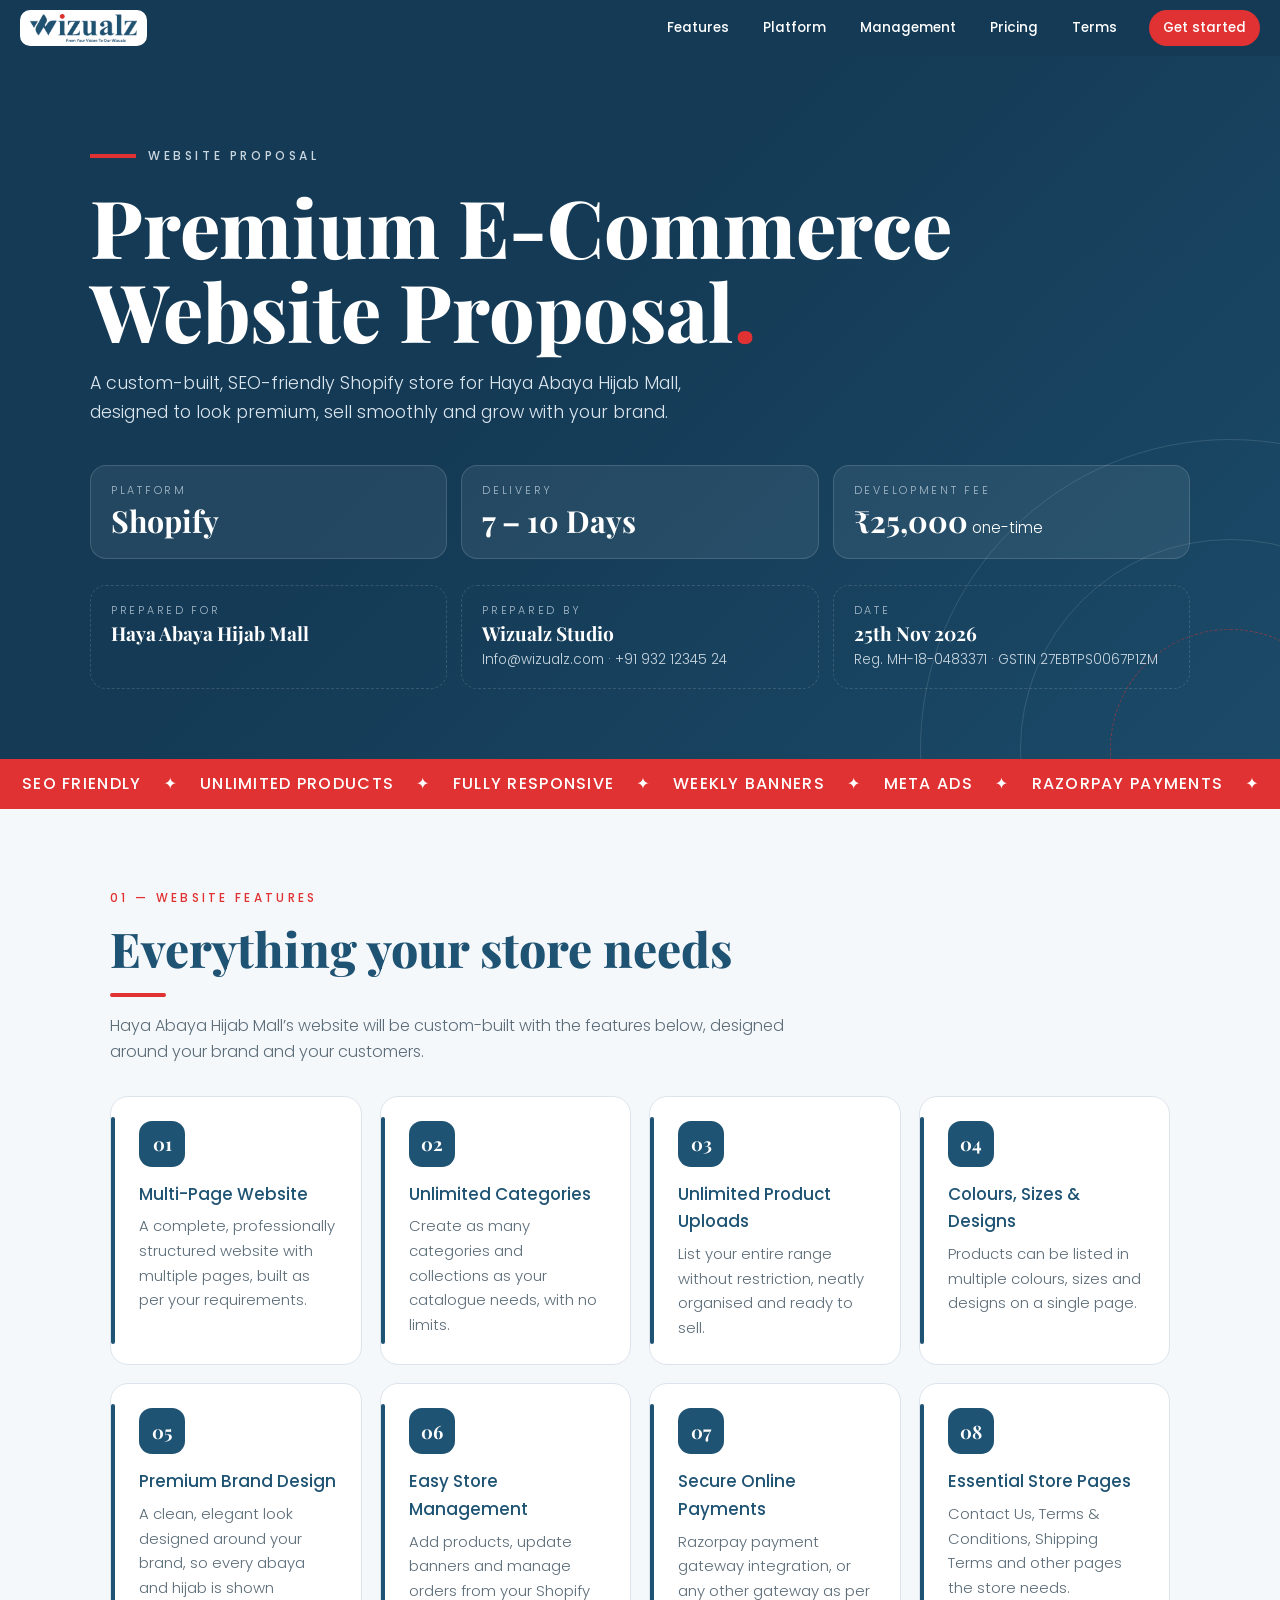
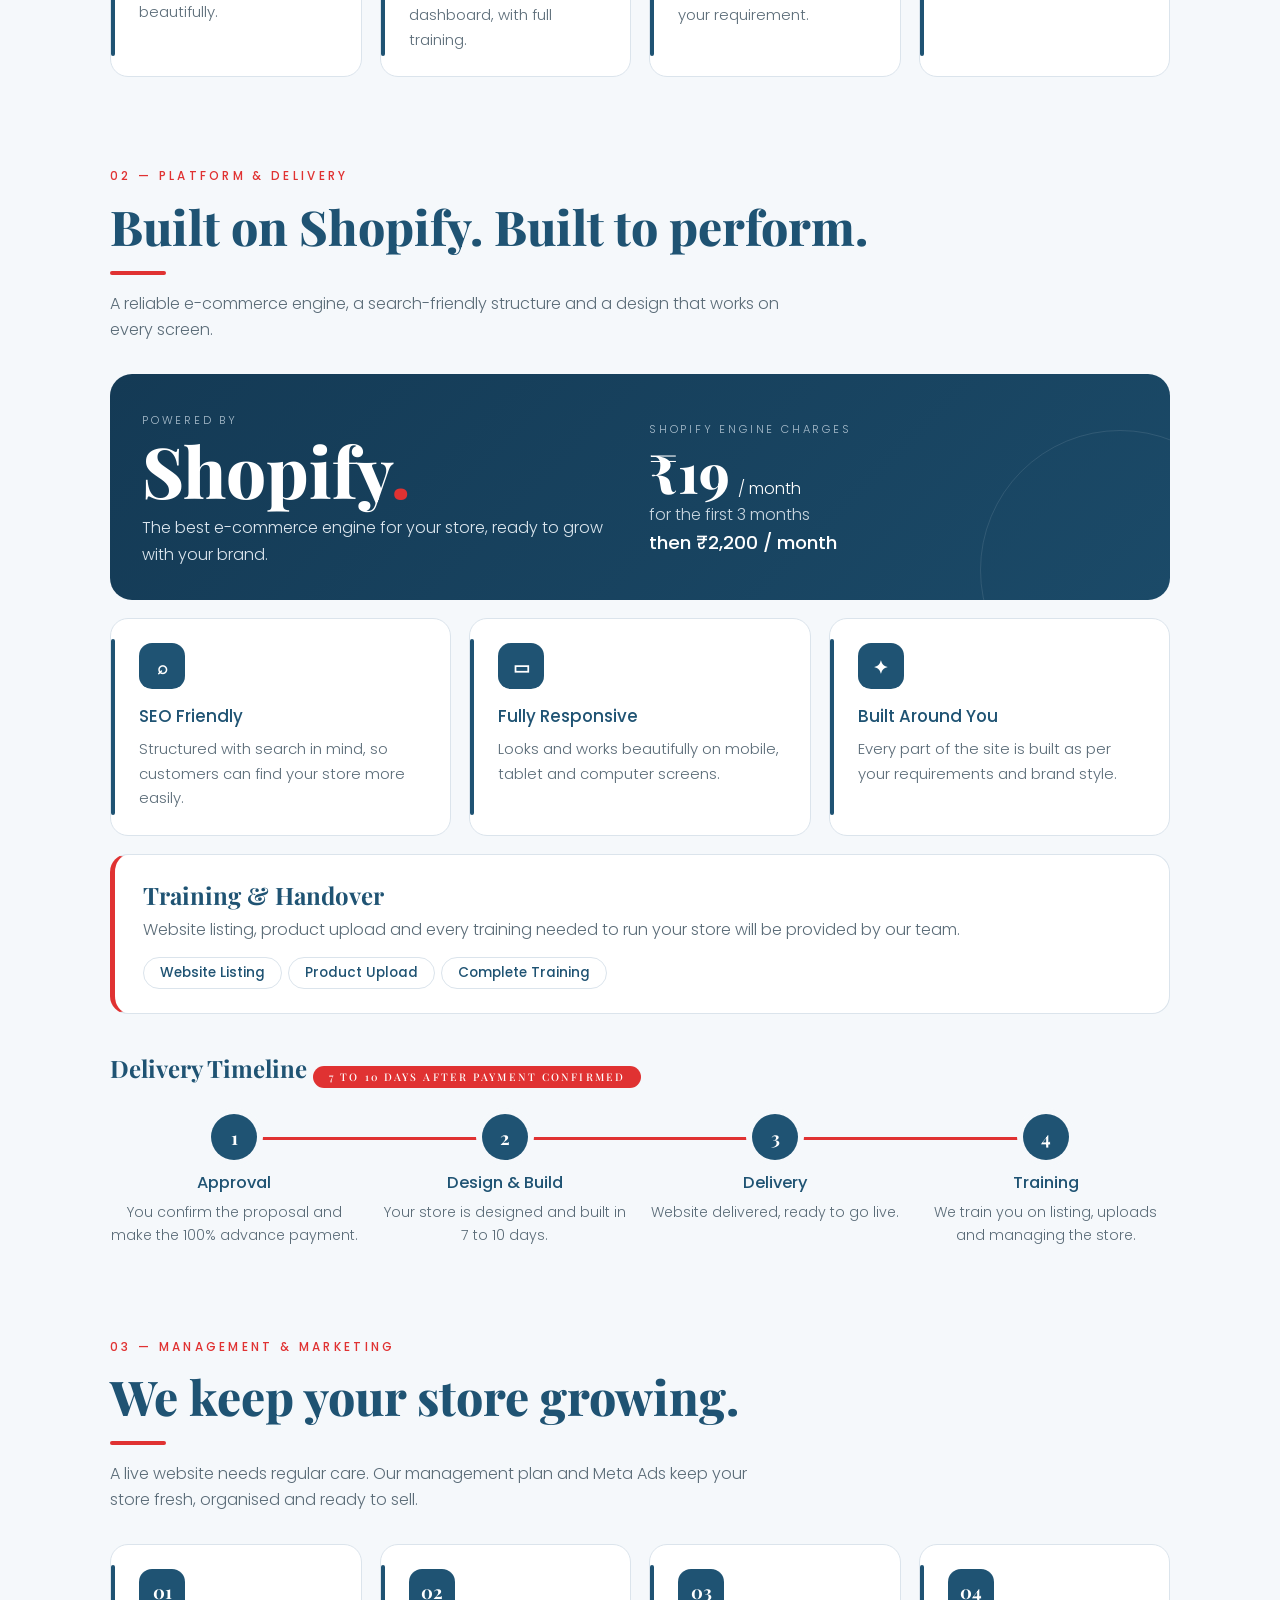
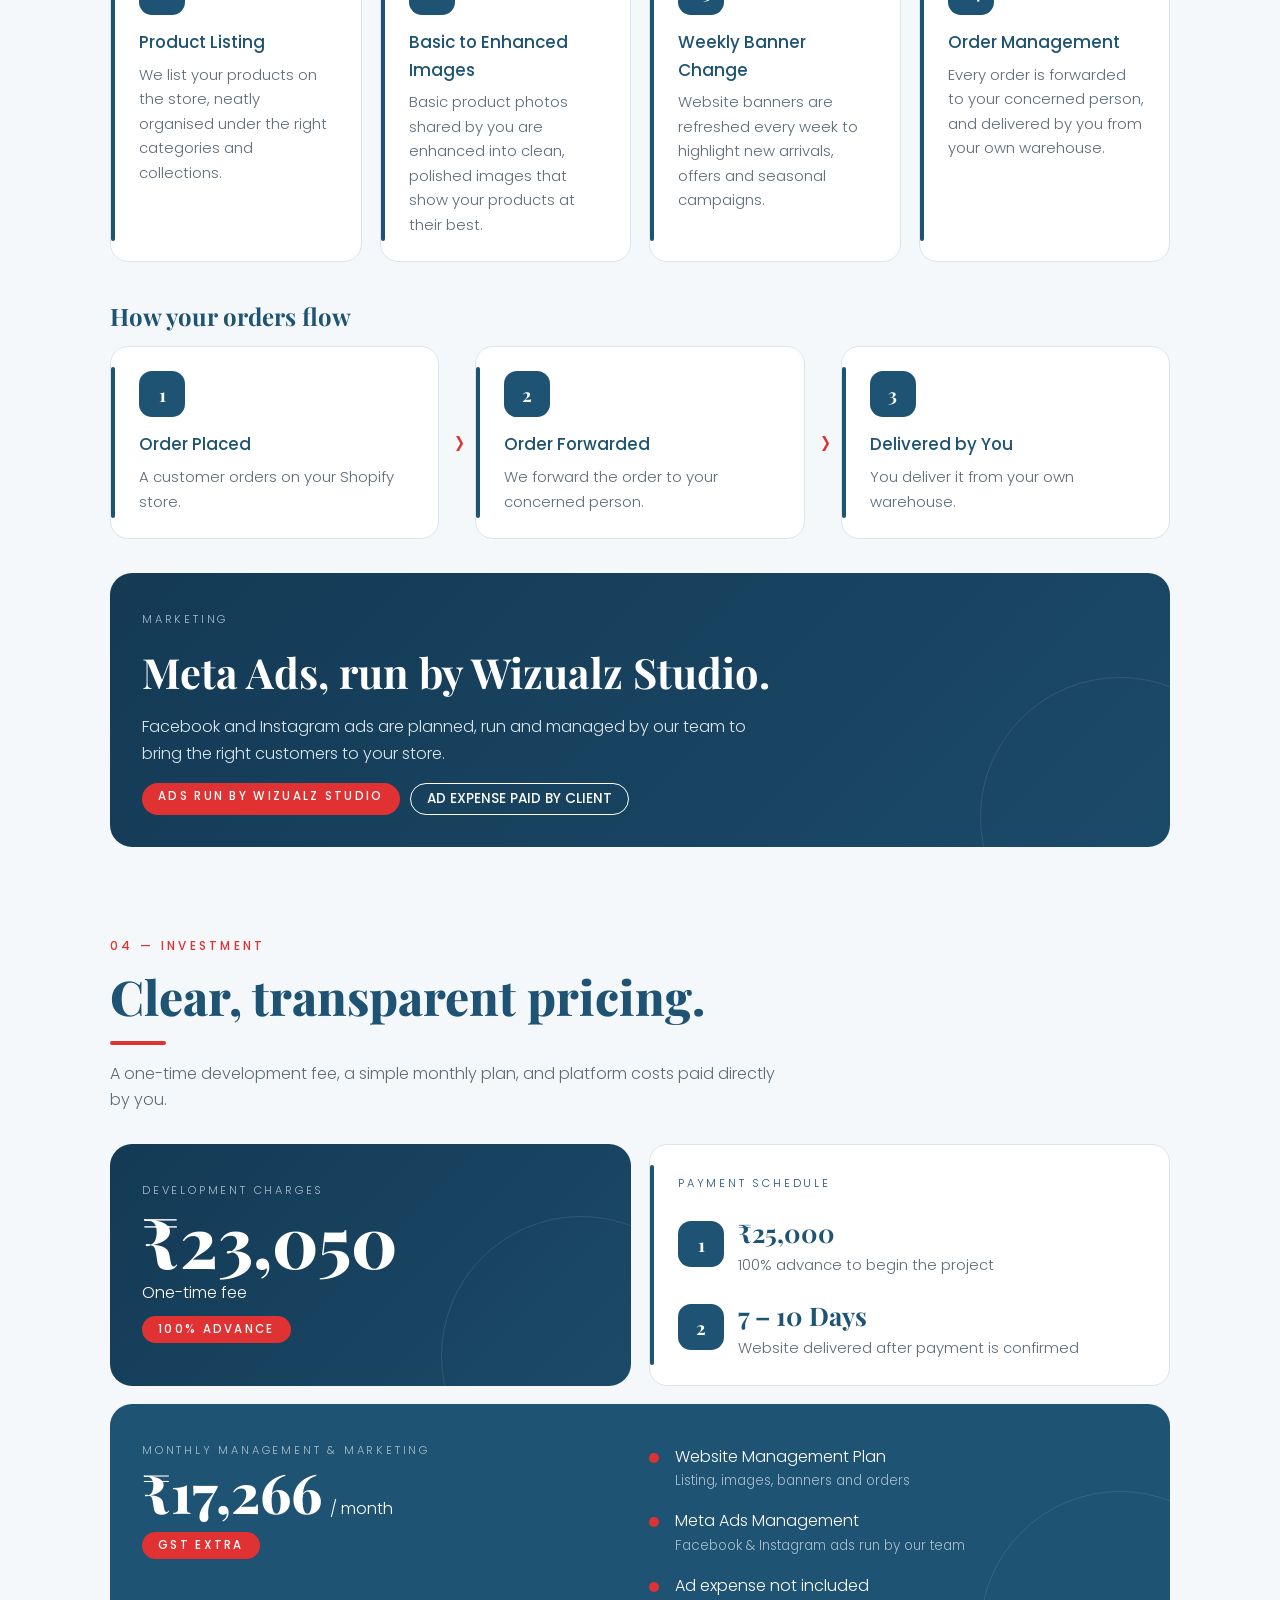
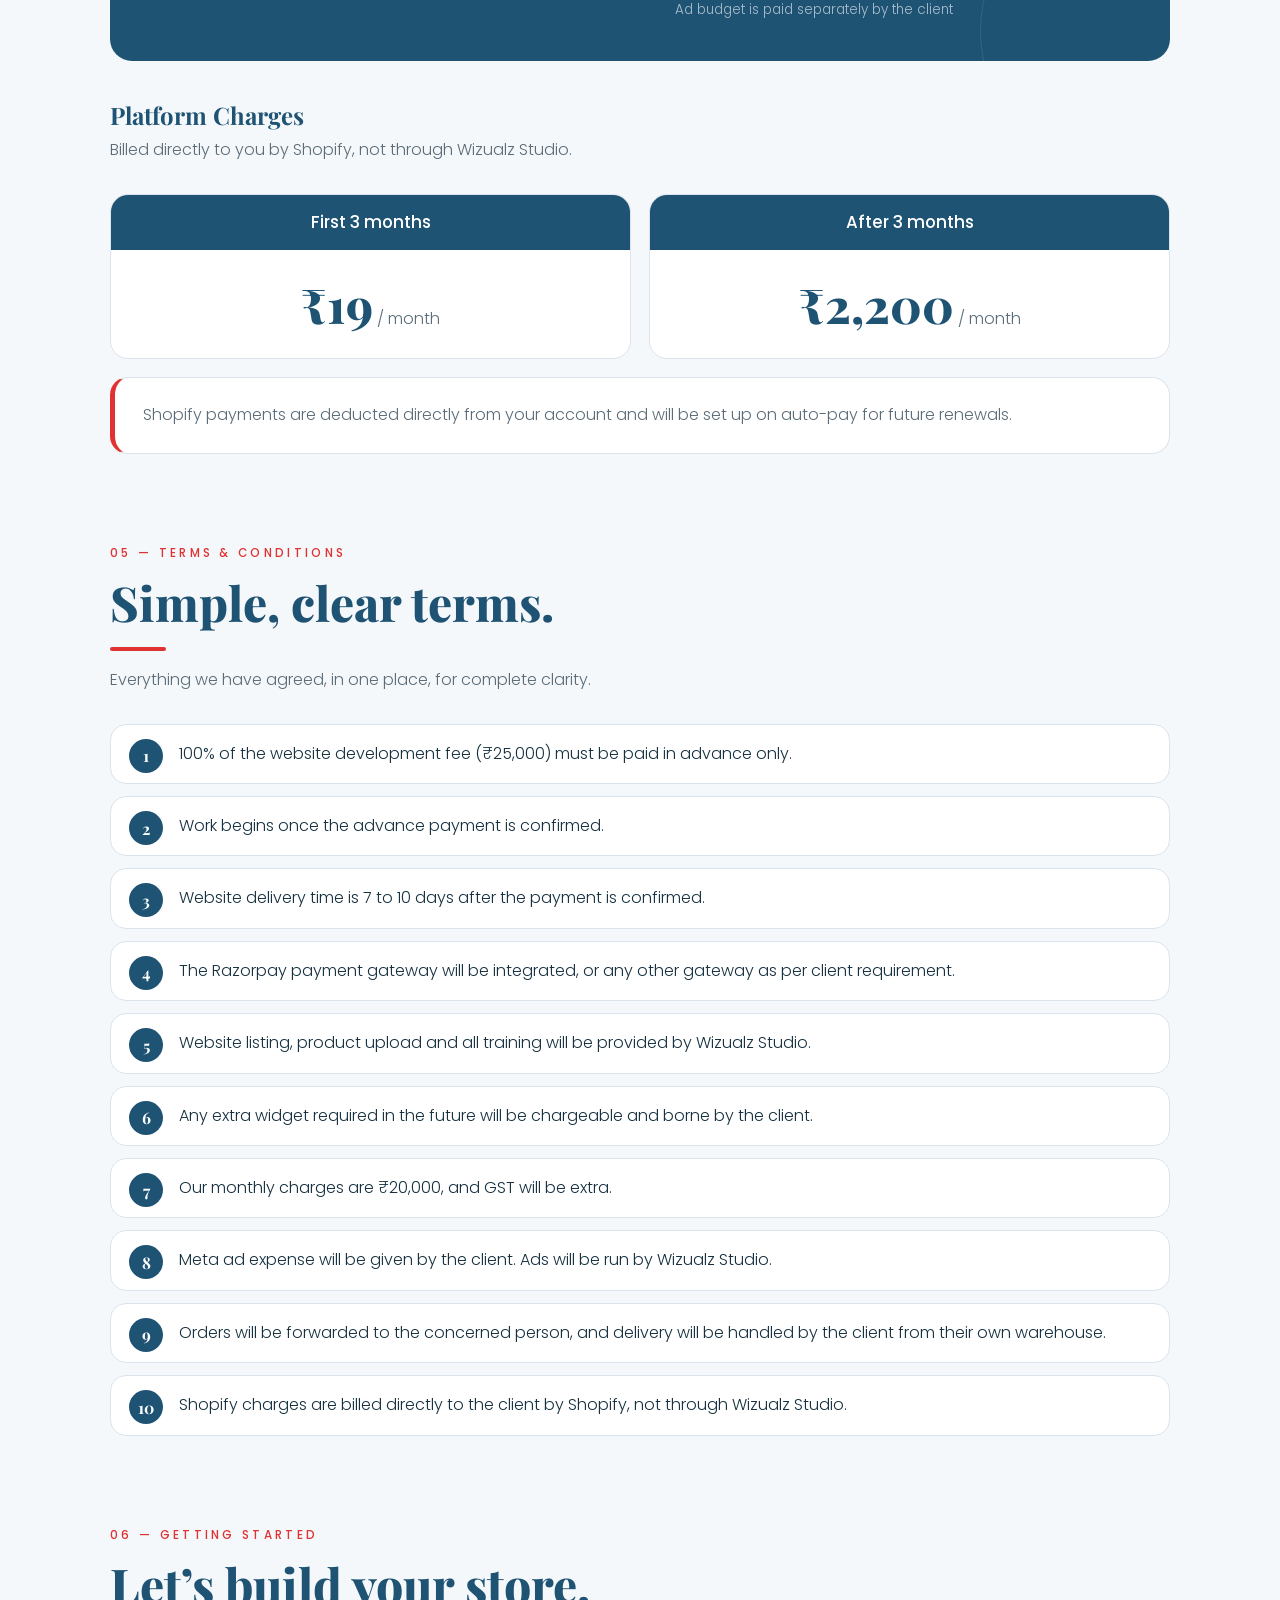
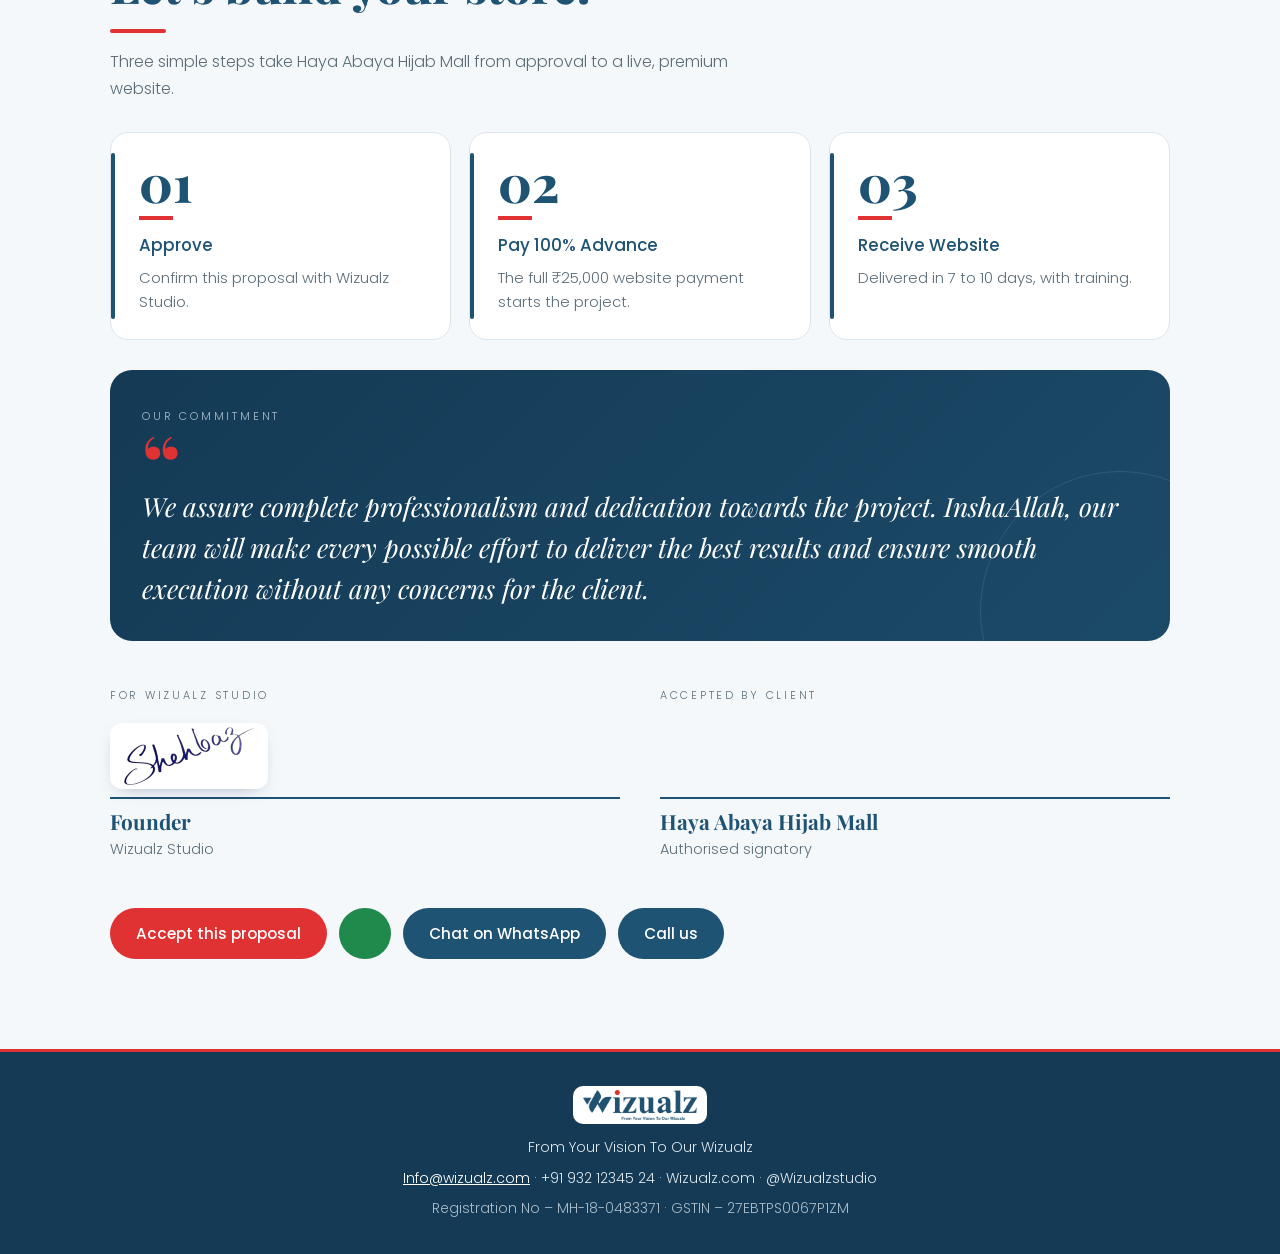
==== commit 23da9828: "Update index.html" ====
--- a/index.html
+++ b/index.html
@@ -1,140 +1,180 @@
 <!DOCTYPE html>
-<html lang="en">
-<head>
-<meta charset="utf-8">
+<html lang="en"><head><meta charset="utf-8">
 <meta name="viewport" content="width=device-width, initial-scale=1, viewport-fit=cover">
-<title>Tarique Ansari · BeingMuslims – The Hijab Shoppe</title>
-<link rel="preconnect" href="https://fonts.googleapis.com">
-<link rel="preconnect" href="https://fonts.gstatic.com" crossorigin>
-<link href="https://fonts.googleapis.com/css2?family=Cormorant+Garamond:wght@500;600&family=Montserrat:wght@400;500&display=swap" rel="stylesheet">
+<title>Haya Abaya Hijab Mall – Website Proposal | Wizualz Studio</title>
+<link rel="preconnect" href="https://fonts.googleapis.com"><link rel="preconnect" href="https://fonts.gstatic.com" crossorigin>
+<link href="https://fonts.googleapis.com/css2?family=Playfair+Display:wght@700;800&family=Poppins:wght@300;400;500;600&display=swap" rel="stylesheet">
 <style>
-:root{
-  box-sizing:border-box;
-  padding-top:env(safe-area-inset-top,0px);
-  padding-bottom:env(safe-area-inset-bottom,0px);
-  --bg:#1a2716;
-  --bg-deep:#121c10;
-  --gold:#d9b47a;
-  --gold-soft:#a98657;
-  --gold-light:#efc989;
-  --ink:#f3e6cf;
-  --serif:"Cormorant Garamond",Georgia,"Times New Roman",serif;
-  --sans:"Montserrat","Helvetica Neue",Arial,sans-serif;
-}
-html{scroll-padding-top:env(safe-area-inset-top,0px)}
-*,*::before,*::after{box-sizing:border-box}
-html,body{margin:0;min-height:100%}
-body{
-  background:radial-gradient(120% 80% at 50% 0%,#233420 0%,var(--bg) 45%,var(--bg-deep) 100%);
-  color:var(--ink);
-  font-family:var(--sans);
-  display:flex;justify-content:center;
-}
-.card{
-  width:100%;max-width:440px;
-  padding:48px 24px 40px;
-  display:flex;flex-direction:column;align-items:center;
-}
-.mark{width:132px;height:auto;display:block}
-.brand{
-  font-family:var(--serif);font-weight:500;
-  font-size:2rem;letter-spacing:.06em;margin:20px 0 0;
-  background:linear-gradient(90deg,var(--gold-soft),var(--gold-light));
-  -webkit-background-clip:text;background-clip:text;color:transparent;
-}
-.tag{
-  display:flex;align-items:center;gap:12px;width:100%;
-  margin:6px 0 0;font-family:var(--serif);font-size:.78rem;letter-spacing:.32em;color:var(--gold-soft);
-  text-transform:uppercase;
-}
-.tag::before,.tag::after{content:"";flex:1;height:1px;background:var(--gold-soft);opacity:.6}
-.person{margin:40px 0 0;text-align:center}
-.person h1{
-  font-family:var(--serif);font-weight:600;font-size:2.1rem;margin:0;letter-spacing:.02em;color:var(--gold-light);
-}
-.person p{margin:4px 0 0;font-size:.85rem;letter-spacing:.06em;color:var(--ink);opacity:.85}
-.band{
-  width:100%;height:3px;margin:28px 0;border:0;
-  background:linear-gradient(90deg,var(--gold-soft),var(--gold-light));
-}
-.links{list-style:none;margin:0;padding:0;width:100%;display:grid;gap:12px}
-.links a{
-  display:flex;align-items:center;gap:16px;
-  min-height:64px;padding:12px 16px;
-  color:var(--ink);text-decoration:none;
-  border:1px solid rgba(217,180,122,.35);border-radius:14px 30px 14px 30px;
-  background:rgba(255,255,255,.03);
-  transition:background .2s,border-color .2s;
-}
-.links a:hover{background:rgba(217,180,122,.12);border-color:var(--gold)}
-.links a:focus-visible{outline:2px solid var(--gold-light);outline-offset:3px}
-.ico{
-  flex:none;width:44px;height:44px;display:grid;place-items:center;
-  background:linear-gradient(135deg,var(--gold-soft),var(--gold-light));
-  color:var(--bg-deep);
-  clip-path:polygon(12% 0,100% 0,100% 100%,0 100%,0 22%);
-  border-radius:0;
-}
-.ico svg{width:22px;height:22px}
-.txt{display:flex;flex-direction:column;min-width:0;line-height:1.35}
-.txt small{font-size:.72rem;color:var(--gold-soft);letter-spacing:.04em}
-.txt span{font-size:.98rem;overflow-wrap:anywhere}
-.addr span{font-size:.9rem}
-@media (prefers-color-scheme:light){
-  /* brand page stays dark green regardless of viewer theme */
-}
-</style>
-</head>
-<body>
-<main class="card">
+:root{--bg:#f5f8fb;--sf:#fff;--ink:#16303f;--mu:#5b6c78;--br:#1f5373;--ab:#1f5373;--nv:#143a55;--rd:#e03232;--so:#eaf0f6;--ln:#dbe4ec;box-sizing:border-box;padding-top:env(safe-area-inset-top,0px);padding-bottom:env(safe-area-inset-bottom,0px)}
+@media(prefers-color-scheme:dark){:root:not([data-theme="light"]){--bg:#0b1721;--sf:#112331;--ink:#e6eef4;--mu:#9db0be;--br:#8fc0e0;--nv:#0e2b41;--so:#16293a;--ln:#243a4b}}
+:root[data-theme="dark"]{--bg:#0b1721;--sf:#112331;--ink:#e6eef4;--mu:#9db0be;--br:#8fc0e0;--nv:#0e2b41;--so:#16293a;--ln:#243a4b}
+html{scroll-padding-top:calc(env(safe-area-inset-top,0px) + 64px);scroll-behavior:smooth}
+*,*::before,*::after{box-sizing:inherit}
+body{margin:0;background:var(--bg);color:var(--ink);font:300 16px/1.65 Poppins,system-ui,sans-serif;overflow-x:hidden}
+body::before{content:"";position:fixed;inset:0 0 auto;height:env(safe-area-inset-top,0px);z-index:60;background:var(--nv)}
+.sf{font-family:'Playfair Display',Georgia,serif}
+.nav{position:sticky;top:env(safe-area-inset-top,0px);z-index:50;background:var(--nv);color:#fff;display:flex;align-items:center;gap:18px;padding:10px 20px}
+.chip{background:#fff;border-radius:10px;padding:4px 10px;display:flex}.chip img{height:28px;display:block}
+.nav .lk{margin-left:auto;display:flex;gap:6px}
+.nav button,.btn{font:500 .85rem Poppins,sans-serif;cursor:pointer;border:0;border-radius:99px;padding:8px 14px;background:transparent;color:#fff;transition:background .25s}
+.nav .lk button:hover{background:rgba(255,255,255,.14)}
+.nav .acc,.btn.r{background:var(--rd);color:#fff;text-decoration:none}
+#bar{position:absolute;left:0;bottom:0;height:3px;width:0;background:var(--rd)}
+.hero{position:relative;overflow:hidden;color:#fff;background:linear-gradient(135deg,var(--nv) 40%,#1b4a68);padding:90px 20px 70px}
+.hero i{position:absolute;border:1.5px solid rgba(255,255,255,.12);border-radius:50%;right:-160px;bottom:-200px;animation:spin 28s linear infinite}
+.hero i:nth-child(1){width:420px;height:420px}.hero i:nth-child(2){width:620px;height:620px;right:-260px;bottom:-300px;animation-duration:40s;animation-direction:reverse}.hero i:nth-child(3){width:240px;height:240px;right:-70px;bottom:-110px;border-color:rgba(224,50,50,.5);border-style:dashed}
+@keyframes spin{to{transform:rotate(360deg)}}
+.w{max-width:1100px;margin:auto;position:relative}
+.a{opacity:0;transform:translateY(26px);animation:up .9s cubic-bezier(.2,.7,.2,1) forwards;animation-delay:var(--d,0s)}
+@keyframes up{to{opacity:1;transform:none}}
+.tag{display:flex;align-items:center;gap:12px;letter-spacing:.3em;font-size:.75rem;font-weight:500;color:#c9d6e0}.tag b{width:46px;height:4px;background:var(--rd);display:block}
+h1{font:800 clamp(2.5rem,7.4vw,5rem)/1.05 'Playfair Display',Georgia,serif;margin:18px 0 14px}
+h1 em{font-style:normal;color:var(--rd)}
+.lead{max-width:600px;color:#dce6ee;font-size:1.1rem}
+.stats{display:grid;grid-template-columns:repeat(auto-fit,minmax(200px,1fr));gap:14px;margin:38px 0 26px}
+.stats div,.meta div{background:rgba(255,255,255,.07);border:1px solid rgba(255,255,255,.14);border-radius:16px;padding:16px 20px;backdrop-filter:blur(6px)}
+.stats small,.meta small{display:block;font-size:.68rem;letter-spacing:.25em;color:#a9bdcc;text-transform:uppercase}
+.stats strong{font:700 1.9rem 'Playfair Display',serif}.stats span{font-size:.95rem;font-weight:300}
+.meta{display:grid;grid-template-columns:repeat(auto-fit,minmax(210px,1fr));gap:14px}.meta div{background:none;border-style:dashed}.meta b{font:700 1.2rem 'Playfair Display',serif;display:block}.meta span{font-size:.85rem;color:#c9d6e0}
+.mq{background:var(--rd);color:#fff;overflow:hidden;white-space:nowrap;padding:12px 0;font-weight:500;letter-spacing:.08em}
+.mq div{display:inline-block;animation:mq 30s linear infinite}.mq span{margin:0 22px}
+@keyframes mq{to{transform:translateX(-50%)}}
+.sec{max-width:1100px;margin:auto;padding:80px 20px 10px}
+.ey{color:var(--rd);letter-spacing:.28em;font-size:.74rem;font-weight:500;text-transform:uppercase}
+h2{font:800 clamp(1.9rem,4.6vw,3rem)/1.15 'Playfair Display',Georgia,serif;color:var(--br);margin:.25em 0 .35em}
+.ul{width:56px;height:4px;background:var(--rd);border-radius:4px;margin-bottom:16px}
+.it{color:var(--mu);max-width:680px;margin:0 0 30px}
+.g{display:grid;gap:18px;grid-template-columns:repeat(auto-fit,minmax(250px,1fr))}
+.cd{background:var(--sf);border:1px solid var(--ln);border-radius:18px;padding:24px 24px 24px 28px;position:relative;transition:transform .3s,box-shadow .3s}
+.cd:hover{transform:translateY(-6px);box-shadow:0 20px 40px -20px rgba(20,58,85,.5)}
+.cd::before{content:"";position:absolute;left:0;top:20px;bottom:20px;width:4px;border-radius:4px;background:var(--ab)}
+.no{width:46px;height:46px;border-radius:13px;background:var(--ab);color:#fff;display:grid;place-items:center;font:700 1.15rem 'Playfair Display',serif;margin-bottom:14px;transition:transform .4s}
+.cd:hover .no{transform:rotate(-8deg) scale(1.1);background:var(--rd)}
+.cd h3{margin:0 0 6px;font-weight:500;font-size:1.05rem;color:var(--br)}.cd p{margin:0;color:var(--mu);font-size:.93rem}
+.dk{background:linear-gradient(135deg,var(--nv),#1b4a68);color:#fff;border-radius:22px;padding:32px;position:relative;overflow:hidden}
+.dk::after{content:"";position:absolute;right:-90px;bottom:-110px;width:280px;height:280px;border:1.5px solid rgba(255,255,255,.1);border-radius:50%;animation:pulse 5s ease-in-out infinite}
+@keyframes pulse{50%{transform:scale(1.25);opacity:.4}}
+.dk small{letter-spacing:.25em;font-size:.7rem;color:#a9bdcc;text-transform:uppercase}
+.big{font:800 clamp(2.6rem,7vw,4.4rem)/1.1 'Playfair Display',serif;display:block}
+.pill{display:inline-block;border-radius:99px;padding:4px 16px;font-size:.72rem;font-weight:500;letter-spacing:.2em;background:var(--rd);color:#fff;margin-top:10px}
+.pill.o{background:none;border:1px solid var(--ln);color:var(--br);letter-spacing:0;font-size:.85rem;margin:6px 6px 0 0}
+.two{display:grid;gap:18px;grid-template-columns:repeat(auto-fit,minmax(300px,1fr));margin-bottom:18px}
+.tr{background:var(--sf);border:1px solid var(--ln);border-left:5px solid var(--rd);border-radius:18px;padding:24px 28px;margin-top:18px}.tr h3{margin:0 0 6px;font:700 1.5rem 'Playfair Display',serif;color:var(--br)}
+.tl{display:grid;grid-template-columns:repeat(auto-fit,minmax(190px,1fr));gap:22px;position:relative;margin-top:26px}
+.tl .ln{position:absolute;top:23px;left:12%;right:12%;height:3px;background:var(--ln);overflow:hidden}.ln i{display:block;height:100%;width:0;background:var(--rd);transition:width 1.8s ease .3s}.tl.in .ln i{width:100%}
+.st{text-align:center;position:relative}.st b{display:grid;place-items:center;width:46px;height:46px;margin:0 auto 10px;border-radius:50%;background:var(--ab);color:#fff;font:700 1.15rem 'Playfair Display',serif;box-shadow:0 0 0 6px var(--bg)}.st h3{margin:0;font-weight:500;color:var(--br);font-size:1.02rem}.st p{margin:4px 0 0;font-size:.88rem;color:var(--mu)}
+.fl{display:grid;gap:36px;grid-template-columns:repeat(auto-fit,minmax(220px,1fr))}
+.fl .cd:not(:last-child)::after{content:"\203A";position:absolute;right:-27px;top:50%;margin-top:-22px;font-size:2.6rem;line-height:1;color:var(--rd);animation:nd 1.3s ease-in-out infinite}
+@keyframes nd{50%{transform:translateX(7px)}}
+h4{font:700 1.5rem 'Playfair Display',serif;color:var(--br);margin:38px 0 14px}
+.mk{display:flex;flex-wrap:wrap;gap:10px;margin-top:16px}.mk .pill{margin:0}.mk .pill.o{border-color:#fff;color:#fff}
+.pr{display:flex;align-items:baseline;gap:8px;flex-wrap:wrap}.pr .big{font-size:clamp(2.2rem,6vw,3.4rem)}
+.ck{list-style:none;padding:0;margin:0}.ck li{padding:8px 0 8px 26px;position:relative}.ck li::before{content:"";position:absolute;left:0;top:17px;width:10px;height:10px;border-radius:50%;background:var(--rd)}.ck small{display:block;text-transform:none;letter-spacing:0;font-size:.84rem}
+.sh .cd{text-align:center;padding:0;overflow:hidden}.sh .cd h3{background:var(--ab);color:#fff;margin:0;padding:14px 20px}.sh .cd::before{display:none}.sh .cd p{padding:22px;font-size:1rem}.sh .cd p b{font:800 3rem 'Playfair Display',serif;color:var(--br)}
+.tm{counter-reset:t;list-style:none;margin:0;padding:0;display:grid;gap:12px}
+.tm li{counter-increment:t;background:var(--sf);border:1px solid var(--ln);border-radius:16px;padding:16px 20px 16px 68px;position:relative;transition:transform .3s,border-color .3s}.tm li:hover{transform:translateX(8px);border-color:var(--rd)}
+.tm li::before{content:counter(t);position:absolute;left:18px;top:14px;width:34px;height:34px;border-radius:50%;background:var(--ab);color:#fff;display:grid;place-items:center;font:700 1rem 'Playfair Display',serif}
+.num{font:800 3.2rem/1 'Playfair Display',serif;color:var(--br)}.num+b{display:block;width:34px;height:4px;background:var(--rd);margin:8px 0 12px}
+.q{font:italic 400 clamp(1.15rem,2.6vw,1.65rem)/1.55 'Playfair Display',serif;margin:10px 0 0}.q::before{content:"\201C";display:block;font:800 5rem/.6 'Playfair Display',serif;color:var(--rd)}
+.sg{display:grid;gap:40px;grid-template-columns:repeat(auto-fit,minmax(260px,1fr));margin-top:46px}.sg small{display:block;letter-spacing:.25em;font-size:.68rem;color:var(--mu)}.sgb{height:92px;display:flex;align-items:flex-end;padding-bottom:8px}.sgb img{height:66px;display:block;background:#fff;border-radius:12px;padding:4px 14px;box-shadow:0 6px 18px -10px rgba(20,58,85,.5)}.cs{font:italic 700 2rem 'Playfair Display',serif;color:var(--br)}.sgl{border-top:2px solid var(--br);padding-top:8px}.sg b{font:700 1.3rem 'Playfair Display',serif;color:var(--br)}.sg span{display:block;color:var(--mu);font-size:.9rem}
+dialog{border:0;border-radius:22px;padding:28px;max-width:440px;width:calc(100% - 32px);background:var(--sf);color:var(--ink);box-shadow:0 30px 80px -20px rgba(0,0,0,.6)}dialog::backdrop{background:rgba(10,25,38,.6);backdrop-filter:blur(4px)}dialog input[type=text]{width:100%;padding:12px 14px;border:1px solid var(--ln);border-radius:12px;font:400 1rem Poppins,sans-serif;background:var(--bg);color:var(--ink)}.ck2{display:flex;gap:10px;margin:14px 0 4px;font-size:.9rem}.er{color:var(--rd);font-size:.85rem;min-height:1.3em}.ok{display:inline-flex;align-items:center;background:#1f8a4c;color:#fff;border-radius:99px;padding:14px 26px;font-weight:500;animation:pop .7s cubic-bezier(.2,1.6,.4,1)}@keyframes pop{from{transform:scale(.6);opacity:0}}
+.cta{display:flex;flex-wrap:wrap;gap:12px;margin:46px 0 10px}.btn{padding:14px 26px;font-size:.95rem;text-decoration:none;background:var(--ab);color:#fff;display:inline-block}.btn.r{animation:ring 2.4s infinite}.btn:hover{filter:brightness(1.15)}
+@keyframes ring{0%{box-shadow:0 0 0 0 rgba(224,50,50,.55)}70%,100%{box-shadow:0 0 0 16px rgba(224,50,50,0)}}
+footer{margin-top:70px;background:var(--nv);color:#dce6ee;padding:34px 20px;text-align:center;font-size:.88rem;border-top:3px solid var(--rd)}footer a{color:#fff}
+.rv{opacity:0;transform:translateY(30px);transition:opacity .75s ease var(--d,0s),transform .75s cubic-bezier(.2,.7,.2,1) var(--d,0s)}.rv.in{opacity:1;transform:none}
+@media(max-width:760px){.nav .lk{display:none}.nav .acc{margin-left:auto}.tl .ln,.fl .cd::after{display:none}.fl{gap:18px}.hero{padding-top:60px}}
+@media(prefers-reduced-motion:reduce){*,*::before,*::after{animation:none!important;transition:none!important}.rv,.a{opacity:1;transform:none}.ln i{width:100%}}
+</style></head><body>
+<header class="nav"><span class="chip"><img src="[data-uri]" alt="Wizualz"></span>
+<nav class="lk"><button data-go="f">Features</button><button data-go="p">Platform</button><button data-go="m">Management</button><button data-go="i">Pricing</button><button data-go="t">Terms</button></nav>
+<button class="acc" data-go="g">Get started</button><div id="bar"></div></header>
 
-  <img class="mark" src="https://cdn.shopify.com/s/files/1/0852/4565/7363/files/bm_logo.svg?v=1779184344" alt="BeingMuslims logo" width="132" height="132">
+<section class="hero"><i></i><i></i><i></i><div class="w">
+<div class="tag a"><b></b>WEBSITE PROPOSAL</div>
+<h1 class="a" style="--d:.15s">Premium E-Commerce<br>Website Proposal<em>.</em></h1>
+<p class="lead a" style="--d:.3s">A custom-built, SEO-friendly Shopify store for Haya Abaya Hijab Mall, designed to look premium, sell smoothly and grow with your brand.</p>
+<div class="stats a" style="--d:.45s"><div><small>Platform</small><strong>Shopify</strong></div><div><small>Delivery</small><strong>7 – 10 Days</strong></div><div><small>Development fee</small><strong data-c="25000" data-p="₹">₹25,000</strong> <span>one-time</span></div></div>
+<div class="meta a" style="--d:.6s"><div><small>Prepared for</small><b>Haya Abaya Hijab Mall</b></div><div><small>Prepared by</small><b>Wizualz Studio</b><span>Info@wizualz.com · +91 932 12345 24</span></div><div><small>Date</small><b>25th Nov 2026</b><span>Reg. MH-18-0483371 · GSTIN 27EBTPS0067P1ZM</span></div></div>
+</div></section>
+<div class="mq"><div><span>SEO FRIENDLY</span>✦<span>UNLIMITED PRODUCTS</span>✦<span>FULLY RESPONSIVE</span>✦<span>WEEKLY BANNERS</span>✦<span>META ADS</span>✦<span>RAZORPAY PAYMENTS</span>✦<span>FULL TRAINING</span>✦<span>SEO FRIENDLY</span>✦<span>UNLIMITED PRODUCTS</span>✦<span>FULLY RESPONSIVE</span>✦<span>WEEKLY BANNERS</span>✦<span>META ADS</span>✦<span>RAZORPAY PAYMENTS</span>✦<span>FULL TRAINING</span>✦</div></div>
 
-  <h2 class="brand">BEINGMUSLIMS</h2>
-  <div class="tag">The Hijab Shoppe</div>
+<section class="sec" id="f"><div class="ey rv">01 — Website Features</div><h2 class="rv">Everything your store needs</h2><div class="ul rv"></div>
+<p class="it rv">Haya Abaya Hijab Mall’s website will be custom-built with the features below, designed around your brand and your customers.</p>
+<div class="g">
+<div class="cd"><div class="no">01</div><h3>Multi-Page Website</h3><p>A complete, professionally structured website with multiple pages, built as per your requirements.</p></div>
+<div class="cd"><div class="no">02</div><h3>Unlimited Categories</h3><p>Create as many categories and collections as your catalogue needs, with no limits.</p></div>
+<div class="cd"><div class="no">03</div><h3>Unlimited Product Uploads</h3><p>List your entire range without restriction, neatly organised and ready to sell.</p></div>
+<div class="cd"><div class="no">04</div><h3>Colours, Sizes &amp; Designs</h3><p>Products can be listed in multiple colours, sizes and designs on a single page.</p></div>
+<div class="cd"><div class="no">05</div><h3>Premium Brand Design</h3><p>A clean, elegant look designed around your brand, so every abaya and hijab is shown beautifully.</p></div>
+<div class="cd"><div class="no">06</div><h3>Easy Store Management</h3><p>Add products, update banners and manage orders from your Shopify dashboard, with full training.</p></div>
+<div class="cd"><div class="no">07</div><h3>Secure Online Payments</h3><p>Razorpay payment gateway integration, or any other gateway as per your requirement.</p></div>
+<div class="cd"><div class="no">08</div><h3>Essential Store Pages</h3><p>Contact Us, Terms &amp; Conditions, Shipping Terms and other pages the store needs.</p></div>
+</div></section>
 
-  <div class="person">
-    <h1>Tarique Ansari</h1>
-    <p>Proprietor &amp; CEO</p>
-  </div>
+<section class="sec" id="p"><div class="ey rv">02 — Platform &amp; Delivery</div><h2 class="rv">Built on Shopify. Built to perform.</h2><div class="ul rv"></div>
+<p class="it rv">A reliable e-commerce engine, a search-friendly structure and a design that works on every screen.</p>
+<div class="dk rv two" style="grid-template-columns:repeat(auto-fit,minmax(260px,1fr));margin-bottom:18px;align-items:center"><div><small>Powered by</small><span class="big">Shopify<em style="color:var(--rd);font-style:normal">.</em></span><p style="margin:6px 0 0;color:#dce6ee">The best e-commerce engine for your store, ready to grow with your brand.</p></div>
+<div><small>Shopify engine charges</small><div class="pr"><span class="big">₹19</span><span>/ month</span></div><p style="margin:0;color:#c9d6e0">for the first 3 months</p><b style="font-weight:500;font-size:1.15rem">then ₹2,200 / month</b></div></div>
+<div class="g">
+<div class="cd"><div class="no">⌕</div><h3>SEO Friendly</h3><p>Structured with search in mind, so customers can find your store more easily.</p></div>
+<div class="cd"><div class="no">▭</div><h3>Fully Responsive</h3><p>Looks and works beautifully on mobile, tablet and computer screens.</p></div>
+<div class="cd"><div class="no">✦</div><h3>Built Around You</h3><p>Every part of the site is built as per your requirements and brand style.</p></div></div>
+<div class="tr rv"><h3>Training &amp; Handover</h3><p style="margin:0 0 8px;color:var(--mu)">Website listing, product upload and every training needed to run your store will be provided by our team.</p><span class="pill o">Website Listing</span><span class="pill o">Product Upload</span><span class="pill o">Complete Training</span></div>
+<h4 class="rv">Delivery Timeline <span class="pill" style="font-size:.66rem;vertical-align:middle">7 TO 10 DAYS AFTER PAYMENT CONFIRMED</span></h4>
+<div class="tl"><div class="ln"><i></i></div>
+<div class="st"><b>1</b><h3>Approval</h3><p>You confirm the proposal and make the 100% advance payment.</p></div>
+<div class="st"><b>2</b><h3>Design &amp; Build</h3><p>Your store is designed and built in 7 to 10 days.</p></div>
+<div class="st"><b>3</b><h3>Delivery</h3><p>Website delivered, ready to go live.</p></div>
+<div class="st"><b>4</b><h3>Training</h3><p>We train you on listing, uploads and managing the store.</p></div></div></section>
 
-  <hr class="band">
+<section class="sec" id="m"><div class="ey rv">03 — Management &amp; Marketing</div><h2 class="rv">We keep your store growing.</h2><div class="ul rv"></div>
+<p class="it rv">A live website needs regular care. Our management plan and Meta Ads keep your store fresh, organised and ready to sell.</p>
+<div class="g">
+<div class="cd"><div class="no">01</div><h3>Product Listing</h3><p>We list your products on the store, neatly organised under the right categories and collections.</p></div>
+<div class="cd"><div class="no">02</div><h3>Basic to Enhanced Images</h3><p>Basic product photos shared by you are enhanced into clean, polished images that show your products at their best.</p></div>
+<div class="cd"><div class="no">03</div><h3>Weekly Banner Change</h3><p>Website banners are refreshed every week to highlight new arrivals, offers and seasonal campaigns.</p></div>
+<div class="cd"><div class="no">04</div><h3>Order Management</h3><p>Every order is forwarded to your concerned person, and delivered by you from your own warehouse.</p></div></div>
+<h4 class="rv">How your orders flow</h4>
+<div class="fl"><div class="cd"><div class="no">1</div><h3>Order Placed</h3><p>A customer orders on your Shopify store.</p></div><div class="cd"><div class="no">2</div><h3>Order Forwarded</h3><p>We forward the order to your concerned person.</p></div><div class="cd"><div class="no">3</div><h3>Delivered by You</h3><p>You deliver it from your own warehouse.</p></div></div>
+<div class="dk rv" style="margin-top:34px"><small>Marketing</small><h3 class="sf" style="font-size:clamp(1.7rem,4vw,2.6rem);margin:6px 0 8px">Meta Ads, run by Wizualz Studio.</h3><p style="margin:0;max-width:640px;color:#dce6ee">Facebook and Instagram ads are planned, run and managed by our team to bring the right customers to your store.</p><div class="mk"><span class="pill">ADS RUN BY WIZUALZ STUDIO</span><span class="pill o">AD EXPENSE PAID BY CLIENT</span></div></div></section>
 
-  <ul class="links">
-    <li>
-      <a href="tel:+919867848334">
-        <span class="ico" aria-hidden="true">
-          <svg viewBox="0 0 24 24" fill="currentColor"><path d="M6.6 10.8a15.1 15.1 0 0 0 6.6 6.6l2.2-2.2a1 1 0 0 1 1-.25c1.1.37 2.3.57 3.6.57a1 1 0 0 1 1 1V20a1 1 0 0 1-1 1A17 17 0 0 1 3 4a1 1 0 0 1 1-1h3.5a1 1 0 0 1 1 1c0 1.25.2 2.45.57 3.6a1 1 0 0 1-.25 1z"/></svg>
-        </span>
-        <span class="txt"><small>Call or WhatsApp</small><span>+91 9867 8483 34</span></span>
-      </a>
-    </li>
-    <li>
-      <a href="mailto:tariqdeena@gmail.com">
-        <span class="ico" aria-hidden="true">
-          <svg viewBox="0 0 24 24" fill="none" stroke="currentColor" stroke-width="2" stroke-linejoin="round"><rect x="3" y="5" width="18" height="14" rx="1.5"/><path d="m3.5 6.5 8.5 7 8.5-7"/></svg>
-        </span>
-        <span class="txt"><small>Email</small><span>tariqdeena@gmail.com</span></span>
-      </a>
-    </li>
-    <li>
-      <a href="https://beingmuslims.com" target="_blank" rel="noopener">
-        <span class="ico" aria-hidden="true">
-          <svg viewBox="0 0 24 24" fill="none" stroke="currentColor" stroke-width="2"><circle cx="12" cy="12" r="9"/><path d="M3 12h18M12 3c3 3.2 3 14.8 0 18M12 3c-3 3.2-3 14.8 0 18"/></svg>
-        </span>
-        <span class="txt"><small>Website</small><span>beingmuslims.com</span></span>
-      </a>
-    </li>
-    <li>
-      <a class="addr" href="https://www.google.com/maps/search/?api=1&amp;query=9th+Plot+CS+No+1492+C-901+Floor+Green+Stone+Heritage+Ramabai+Ambedkar+Marg+Crawford+Mumbai+400001" target="_blank" rel="noopener">
-        <span class="ico" aria-hidden="true">
-          <svg viewBox="0 0 24 24" fill="currentColor"><path d="M12 2a7 7 0 0 0-7 7c0 5 7 13 7 13s7-8 7-13a7 7 0 0 0-7-7zm0 9.5A2.5 2.5 0 1 1 12 6.5a2.5 2.5 0 0 1 0 5z"/></svg>
-        </span>
-        <span class="txt"><small>Visit us</small><span>9th Plot – CS No 1492, C-901 Floor, Green Stone Heritage, Ramabai Ambedkar Marg, Crawford, Mumbai – 400001</span></span>
-      </a>
-    </li>
-  </ul>
+<section class="sec" id="i"><div class="ey rv">04 — Investment</div><h2 class="rv">Clear, transparent pricing.</h2><div class="ul rv"></div>
+<p class="it rv">A one-time development fee, a simple monthly plan, and platform costs paid directly by you.</p>
+<div class="two"><div class="dk rv"><small>Development charges</small><span class="big" data-c="25000" data-p="₹">₹25,000</span><div>One-time fee</div><span class="pill">100% ADVANCE</span></div>
+<div class="cd rv" style="padding-left:28px"><small style="letter-spacing:.25em;font-size:.7rem;color:var(--br)">PAYMENT SCHEDULE</small><div style="display:flex;gap:14px;align-items:center;margin-top:16px"><div class="no" style="margin:0">1</div><div><b class="sf" style="font-size:1.6rem;color:var(--br)">₹25,000</b><p>100% advance to begin the project</p></div></div><div style="display:flex;gap:14px;align-items:center;margin-top:16px"><div class="no" style="margin:0">2</div><div><b class="sf" style="font-size:1.6rem;color:var(--br)">7 – 10 Days</b><p>Website delivered after payment is confirmed</p></div></div></div></div>
+<div class="dk rv two" style="background:var(--ab)"><div><small>Monthly management &amp; marketing</small><div class="pr"><span class="big" data-c="20000" data-p="₹">₹20,000</span><span>/ month</span></div><span class="pill">GST EXTRA</span></div>
+<ul class="ck"><li>Website Management Plan<small>Listing, images, banners and orders</small></li><li>Meta Ads Management<small>Facebook &amp; Instagram ads run by our team</small></li><li>Ad expense not included<small>Ad budget is paid separately by the client</small></li></ul></div>
+<h4 class="rv">Platform Charges</h4><p class="it" style="margin-top:-8px">Billed directly to you by Shopify, not through Wizualz Studio.</p>
+<div class="g sh"><div class="cd"><h3>First 3 months</h3><p><b>₹19</b> / month</p></div><div class="cd"><h3>After 3 months</h3><p><b>₹2,200</b> / month</p></div></div>
+<div class="tr rv"><p style="margin:0;color:var(--mu)">Shopify payments are deducted directly from your account and will be set up on auto-pay for future renewals.</p></div></section>
 
-</main>
-</body>
-</html>
+<section class="sec" id="t"><div class="ey rv">05 — Terms &amp; Conditions</div><h2 class="rv">Simple, clear terms.</h2><div class="ul rv"></div>
+<p class="it rv">Everything we have agreed, in one place, for complete clarity.</p>
+<ol class="tm"><li>100% of the website development fee (₹25,000) must be paid in advance only.</li><li>Work begins once the advance payment is confirmed.</li><li>Website delivery time is 7 to 10 days after the payment is confirmed.</li><li>The Razorpay payment gateway will be integrated, or any other gateway as per client requirement.</li><li>Website listing, product upload and all training will be provided by Wizualz Studio.</li><li>Any extra widget required in the future will be chargeable and borne by the client.</li><li>Our monthly charges are ₹20,000, and GST will be extra.</li><li>Meta ad expense will be given by the client. Ads will be run by Wizualz Studio.</li><li>Orders will be forwarded to the concerned person, and delivery will be handled by the client from their own warehouse.</li><li>Shopify charges are billed directly to the client by Shopify, not through Wizualz Studio.</li></ol></section>
+
+<section class="sec" id="g"><div class="ey rv">06 — Getting Started</div><h2 class="rv">Let’s build your store.</h2><div class="ul rv"></div>
+<p class="it rv">Three simple steps take Haya Abaya Hijab Mall from approval to a live, premium website.</p>
+<div class="g"><div class="cd"><div class="num">01</div><b></b><h3>Approve</h3><p>Confirm this proposal with Wizualz Studio.</p></div><div class="cd"><div class="num">02</div><b></b><h3>Pay 100% Advance</h3><p>The full ₹25,000 website payment starts the project.</p></div><div class="cd"><div class="num">03</div><b></b><h3>Receive Website</h3><p>Delivered in 7 to 10 days, with training.</p></div></div>
+<div class="dk rv" style="margin-top:30px"><small>Our commitment</small><p class="q">We assure complete professionalism and dedication towards the project. InshaAllah, our team will make every possible effort to deliver the best results and ensure smooth execution without any concerns for the client.</p></div>
+<div class="sg rv"><div><small>FOR WIZUALZ STUDIO</small><div class="sgb"><img src="[data-uri]" alt="Founder signature"></div><div class="sgl"><b>Founder</b><span>Wizualz Studio</span></div></div><div><small>ACCEPTED BY CLIENT</small><div class="sgb"><i class="cs" id="cs"></i></div><div class="sgl"><b>Haya Abaya Hijab Mall</b><span>Authorised signatory</span><span id="cd"></span></div></div></div>
+<div class="cta rv"><a class="btn r" id="acc" href="mailto:Info@wizualz.com?subject=Haya%20Abaya%20Hijab%20Mall%20-%20Proposal%20Accepted">Accept this proposal</a><span class="ok" id="stx" hidden></span><a class="btn" href="https://wa.me/919321234524">Chat on WhatsApp</a><a class="btn" href="tel:+919321234524">Call us</a></div></section>
+
+<footer><div class="chip" style="display:inline-flex;margin-bottom:12px"><img src="[data-uri]" alt="Wizualz" style="height:30px"></div><div>From Your Vision To Our Wizualz</div><div style="margin-top:8px"><a href="mailto:Info@wizualz.com">Info@wizualz.com</a> · +91 932 12345 24 · Wizualz.com · @Wizualzstudio</div><div style="margin-top:6px;opacity:.75">Registration No – MH-18-0483371 · GSTIN – 27EBTPS0067P1ZM</div></footer>
+<dialog id="dlg"><h3 class="sf" style="margin:0 0 6px;color:var(--br);font-size:1.6rem">Accept this proposal</h3><p style="margin:0 0 16px;color:var(--mu);font-size:.92rem">Type your full name to sign on behalf of Haya Abaya Hijab Mall. Acceptance can be given only once and cannot be undone.</p><input type="text" id="nm" maxlength="60" placeholder="Full name" autocomplete="name"><label class="ck2"><input type="checkbox" id="ag"><span>I accept this proposal, including the pricing and terms, for Haya Abaya Hijab Mall.</span></label><div class="er" id="er"></div><div class="cta" style="margin:10px 0 0"><button class="btn r" id="go">Confirm acceptance</button><button class="btn" id="no" style="background:var(--so);color:var(--ink)">Cancel</button></div></dialog>
+<script>
+const acc=document.getElementById('acc'),stx=document.getElementById('stx'),dlg=document.getElementById('dlg'),er=document.getElementById('er'),cs=document.getElementById('cs'),cd=document.getElementById('cd');
+let db,own=false,uid,rec=null;
+const fmt=d=>new Date(d).toLocaleString('en-IN',{dateStyle:'long',timeStyle:'short'});
+function draw(){if(rec){acc.hidden=true;stx.hidden=false;stx.style.background='';stx.textContent='✓ Accepted by '+rec.name+' on '+fmt(rec.at);cs.textContent=rec.name;cd.textContent='Accepted on '+fmt(rec.at)}else if(own){acc.hidden=true;stx.hidden=false;stx.style.background='var(--ab)';stx.textContent='Awaiting acceptance from the client'}else{acc.hidden=false;stx.hidden=true;cs.textContent='';cd.textContent=''}}
+(async()=>{try{if(!window.claude)return;const[d,u]=await Promise.all([claude.use('db'),claude.use('user')]);if(!d||!u)return;db=d;own=await u.isOwner();uid=await u.id();acc.removeAttribute('href');acc.style.cursor='pointer';acc.onclick=()=>{er.textContent='';dlg.showModal()};db.collection('acceptance').onSnapshot(s=>{rec=s.empty?null:s.docs[0].data();draw()},()=>{});draw()}catch(e){}})();
+document.getElementById('no').onclick=()=>dlg.close();
+document.getElementById('go').onclick=async()=>{const n=document.getElementById('nm').value.trim();if(n.length<3){er.textContent='Please type your full name.';return}if(!document.getElementById('ag').checked){er.textContent='Please tick the box to confirm.';return}try{const all=await db.collection('acceptance').get();if(!all.empty){rec=all.docs[0].data();dlg.close();draw();return}const r={name:n,at:new Date().toISOString()};await db.doc('acceptance/'+uid).set(r);rec=r;dlg.close();draw()}catch(e){er.textContent='Could not record the acceptance here. Please accept by email to Info@wizualz.com.'}};
+document.querySelectorAll('[data-go]').forEach(b=>b.onclick=()=>document.getElementById(b.dataset.go).scrollIntoView({behavior:'smooth'}));
+document.querySelectorAll('.g,.fl,.tl,.tm').forEach(g=>[...g.children].forEach((c,i)=>{if(!c.classList.contains('ln')){c.classList.add('rv');c.style.setProperty('--d',i*.08+'s')}}));
+const cu=el=>{const v=+el.dataset.c,p=el.dataset.p||'',t=performance.now(),f=n=>{const k=Math.min(1,(n-t)/1500),e=1-Math.pow(1-k,3);el.textContent=p+Math.round(v*e).toLocaleString('en-IN');if(k<1)requestAnimationFrame(f)};requestAnimationFrame(f)};
+const io=new IntersectionObserver(es=>es.forEach(e=>{if(e.isIntersecting){e.target.classList.add('in');e.target.querySelectorAll('[data-c]').forEach(cu);io.unobserve(e.target)}}),{threshold:.15});
+document.querySelectorAll('.rv,.tl').forEach(e=>io.observe(e));
+document.querySelectorAll('.hero [data-c]').forEach(e=>setTimeout(()=>cu(e),700));
+const bar=document.getElementById('bar');
+addEventListener('scroll',()=>{const h=document.documentElement;bar.style.width=(h.scrollTop/(h.scrollHeight-h.clientHeight)*100)+'%'},{passive:true});
+</script></body></html>
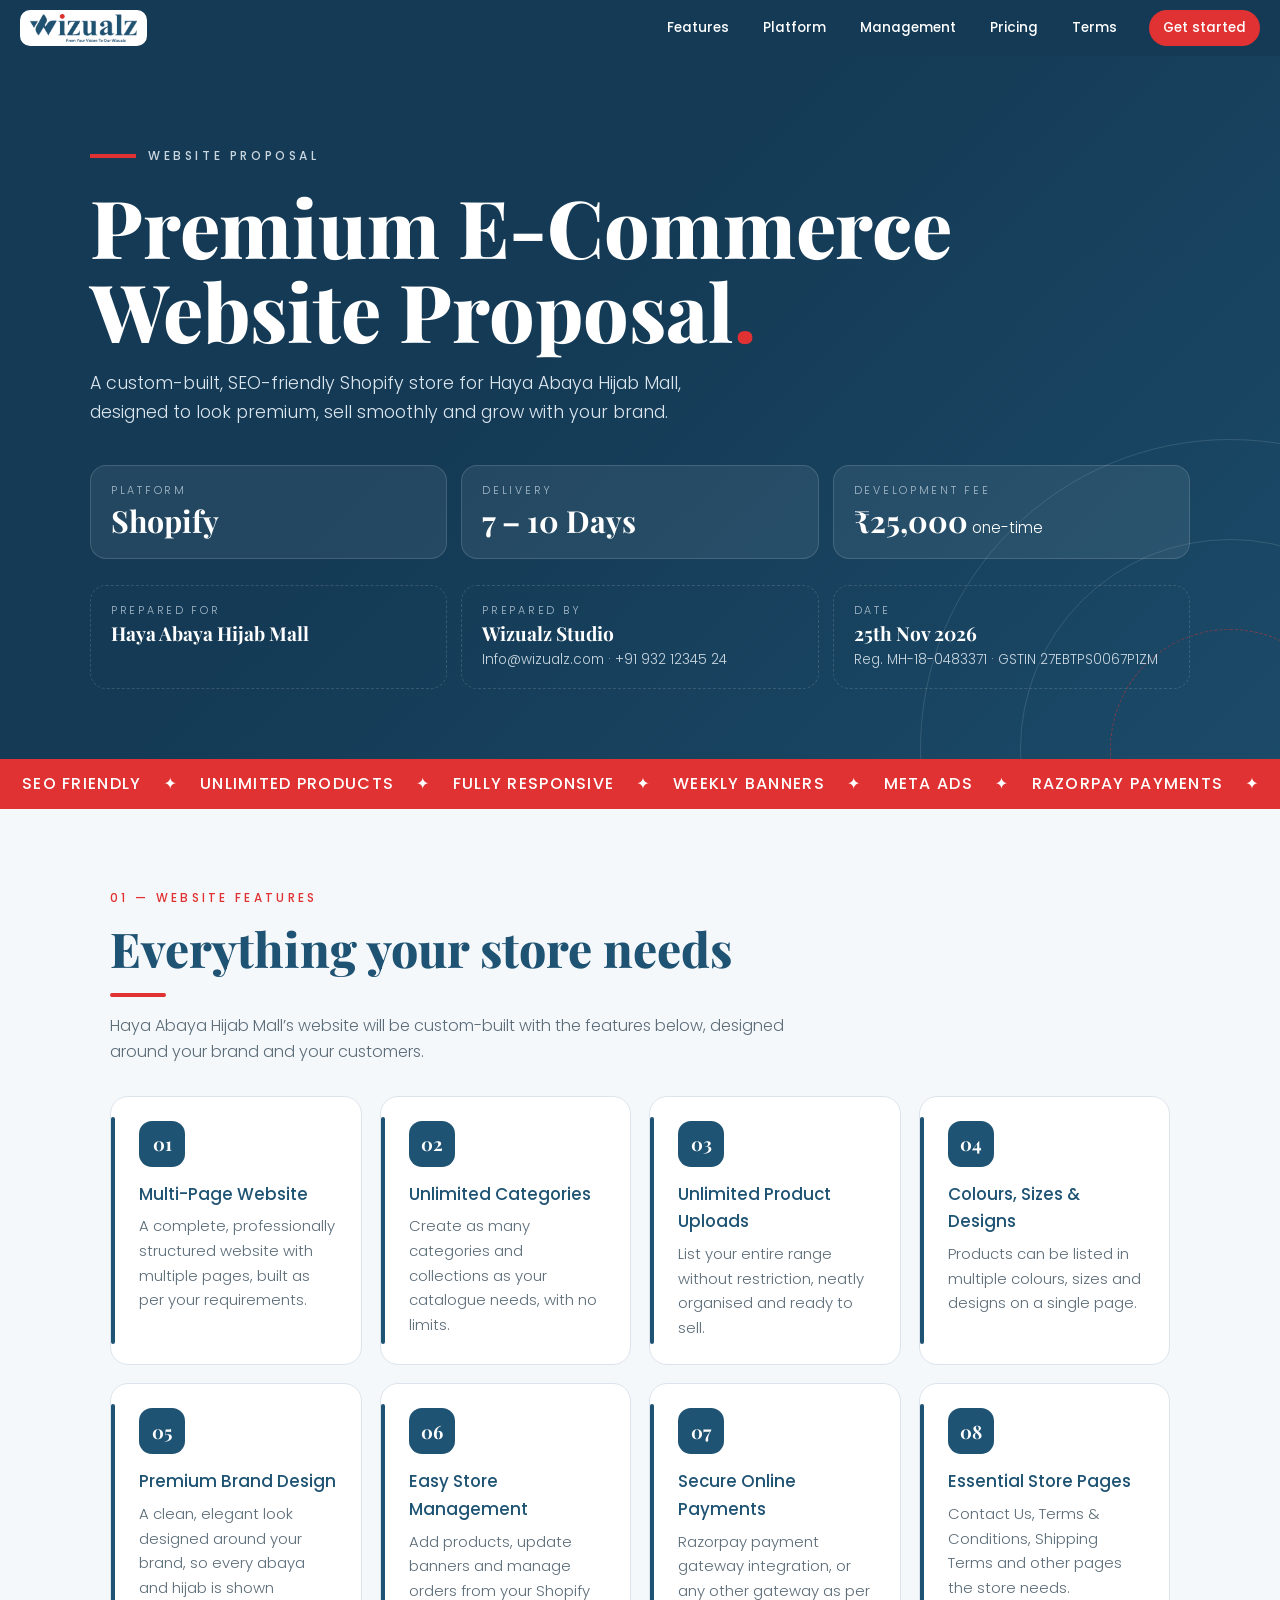
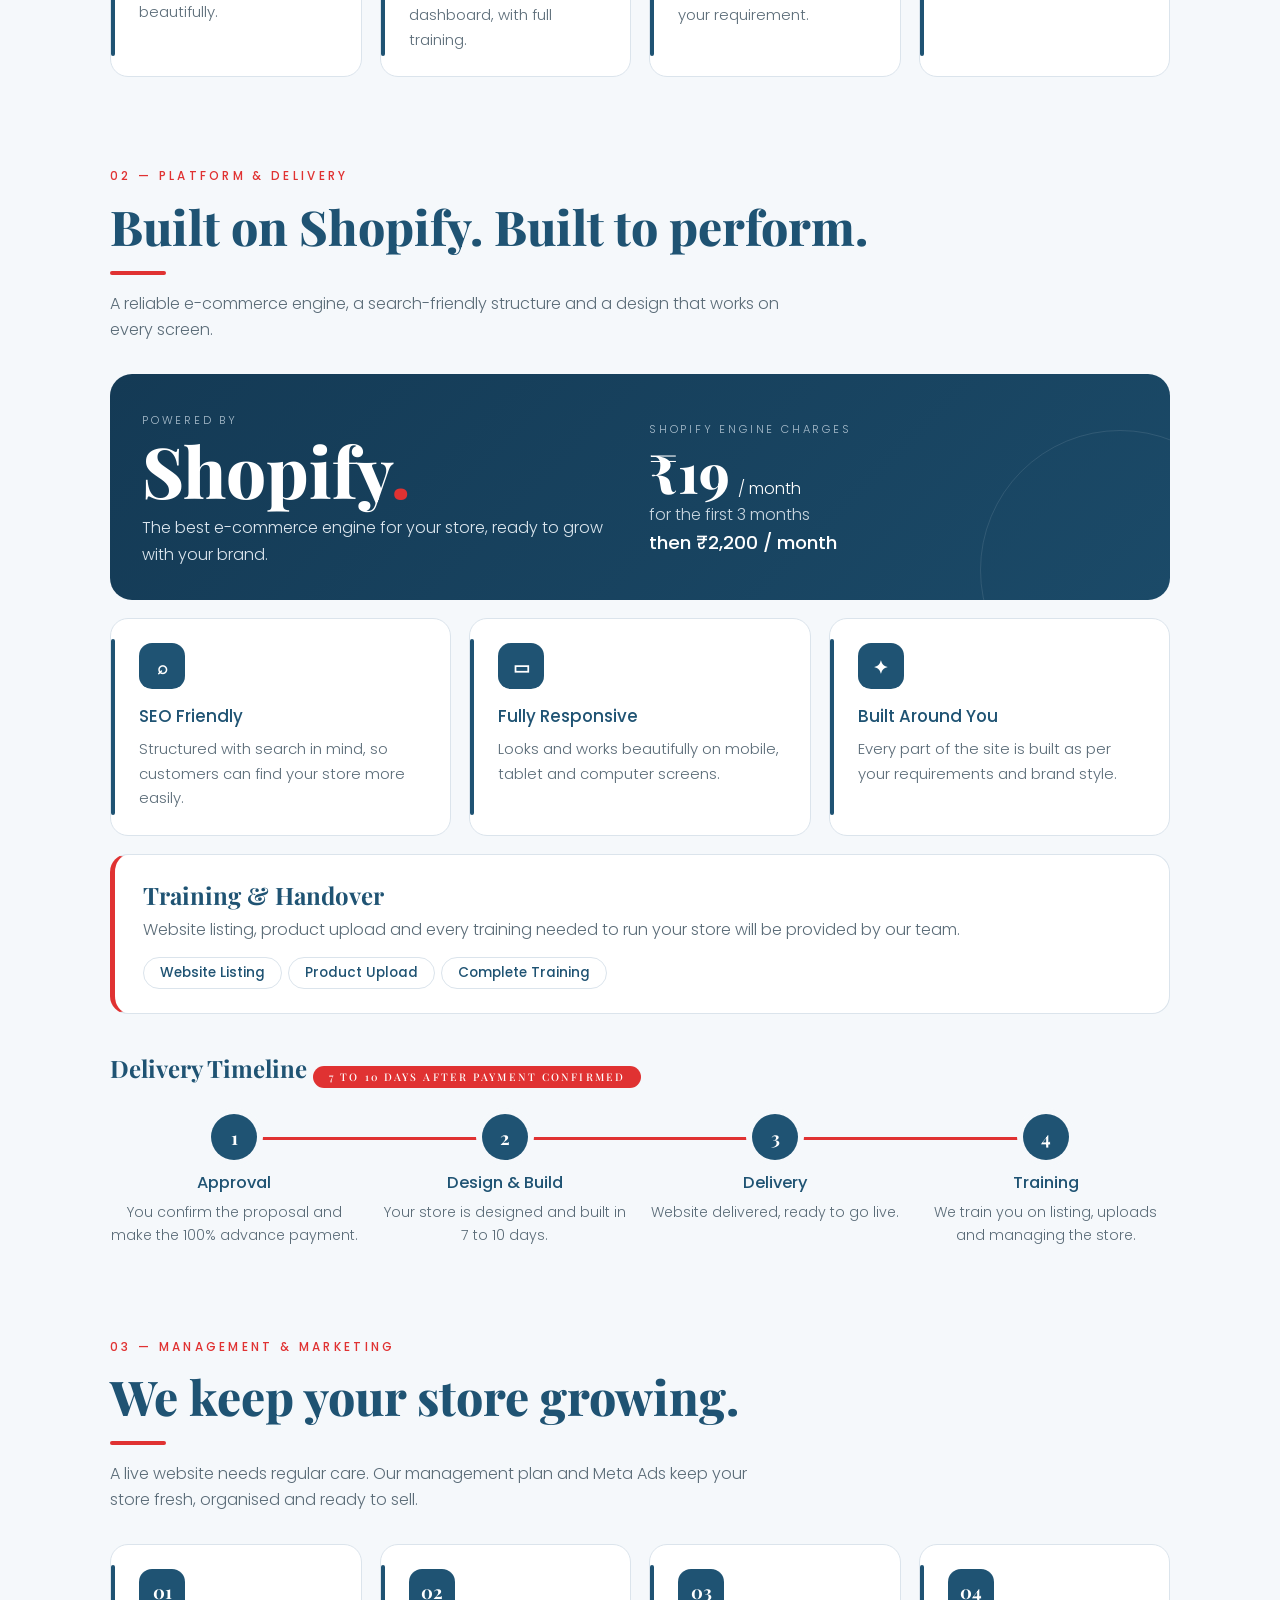
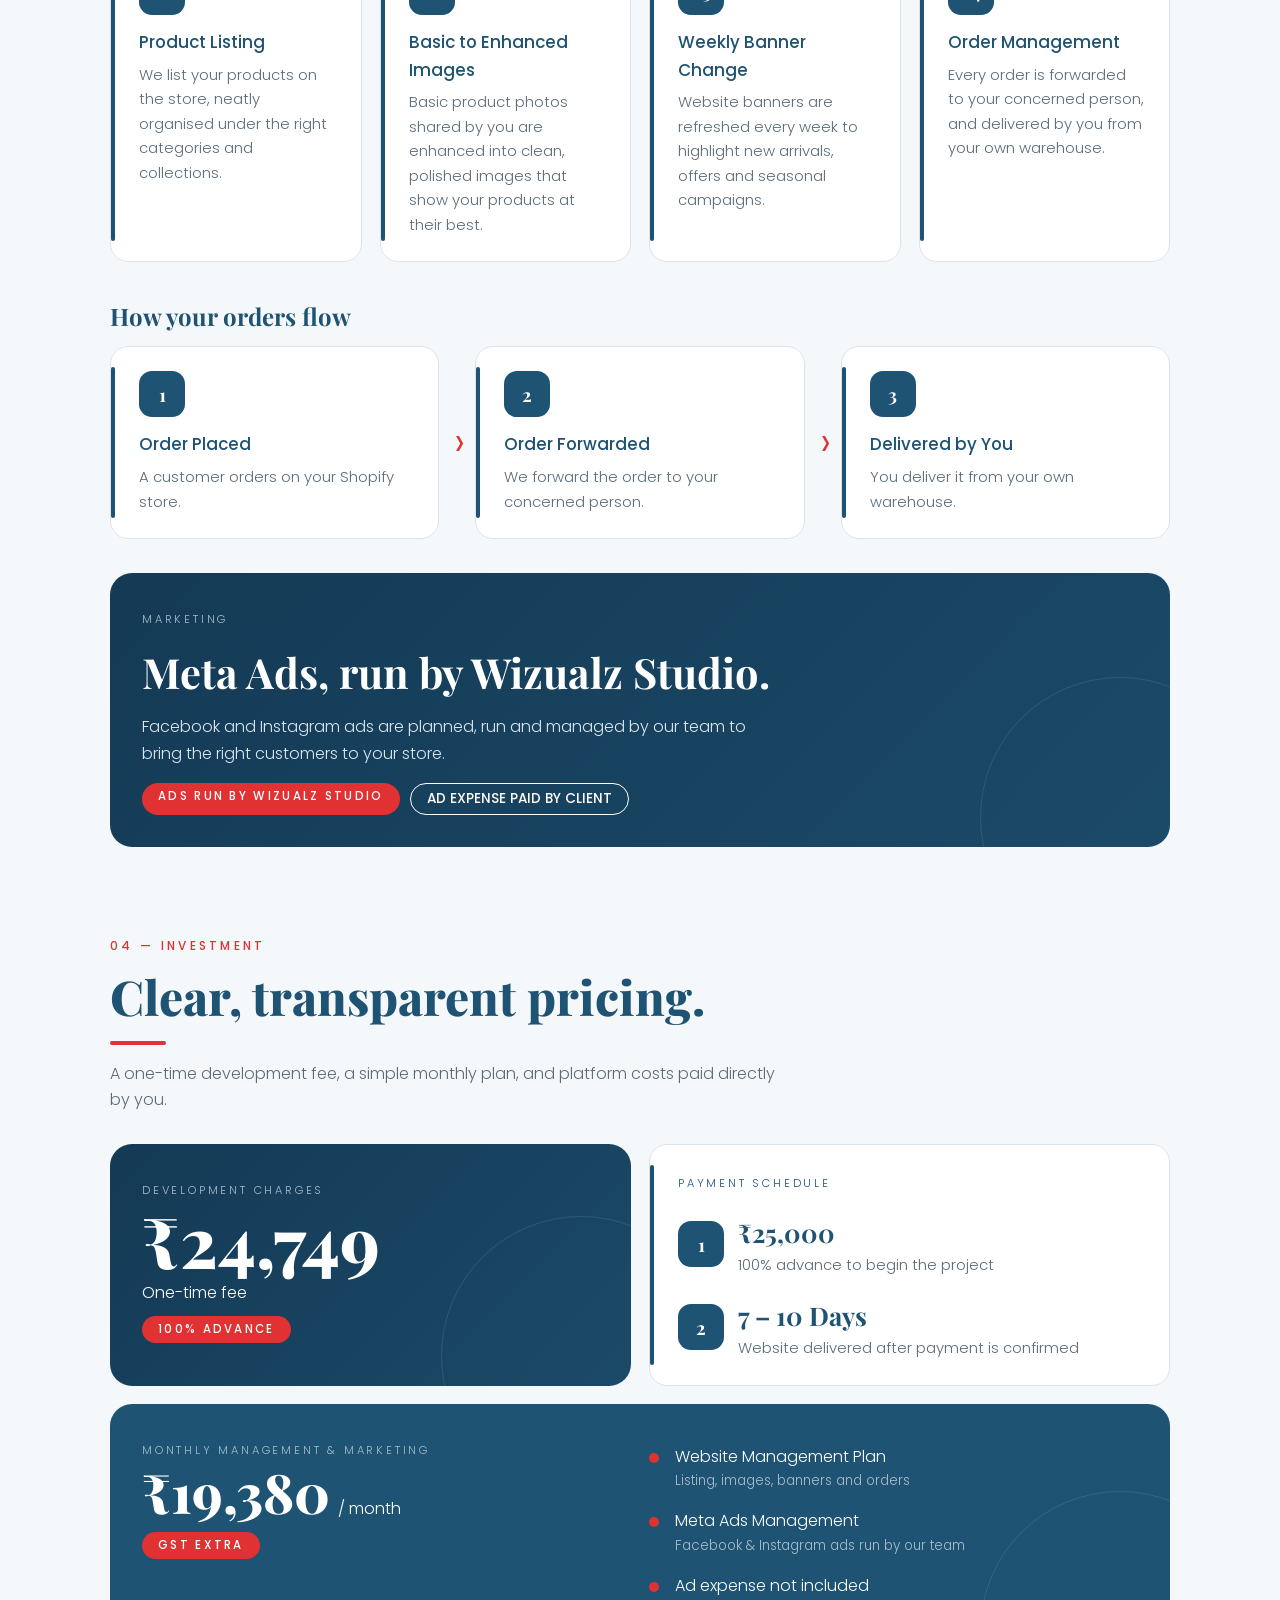
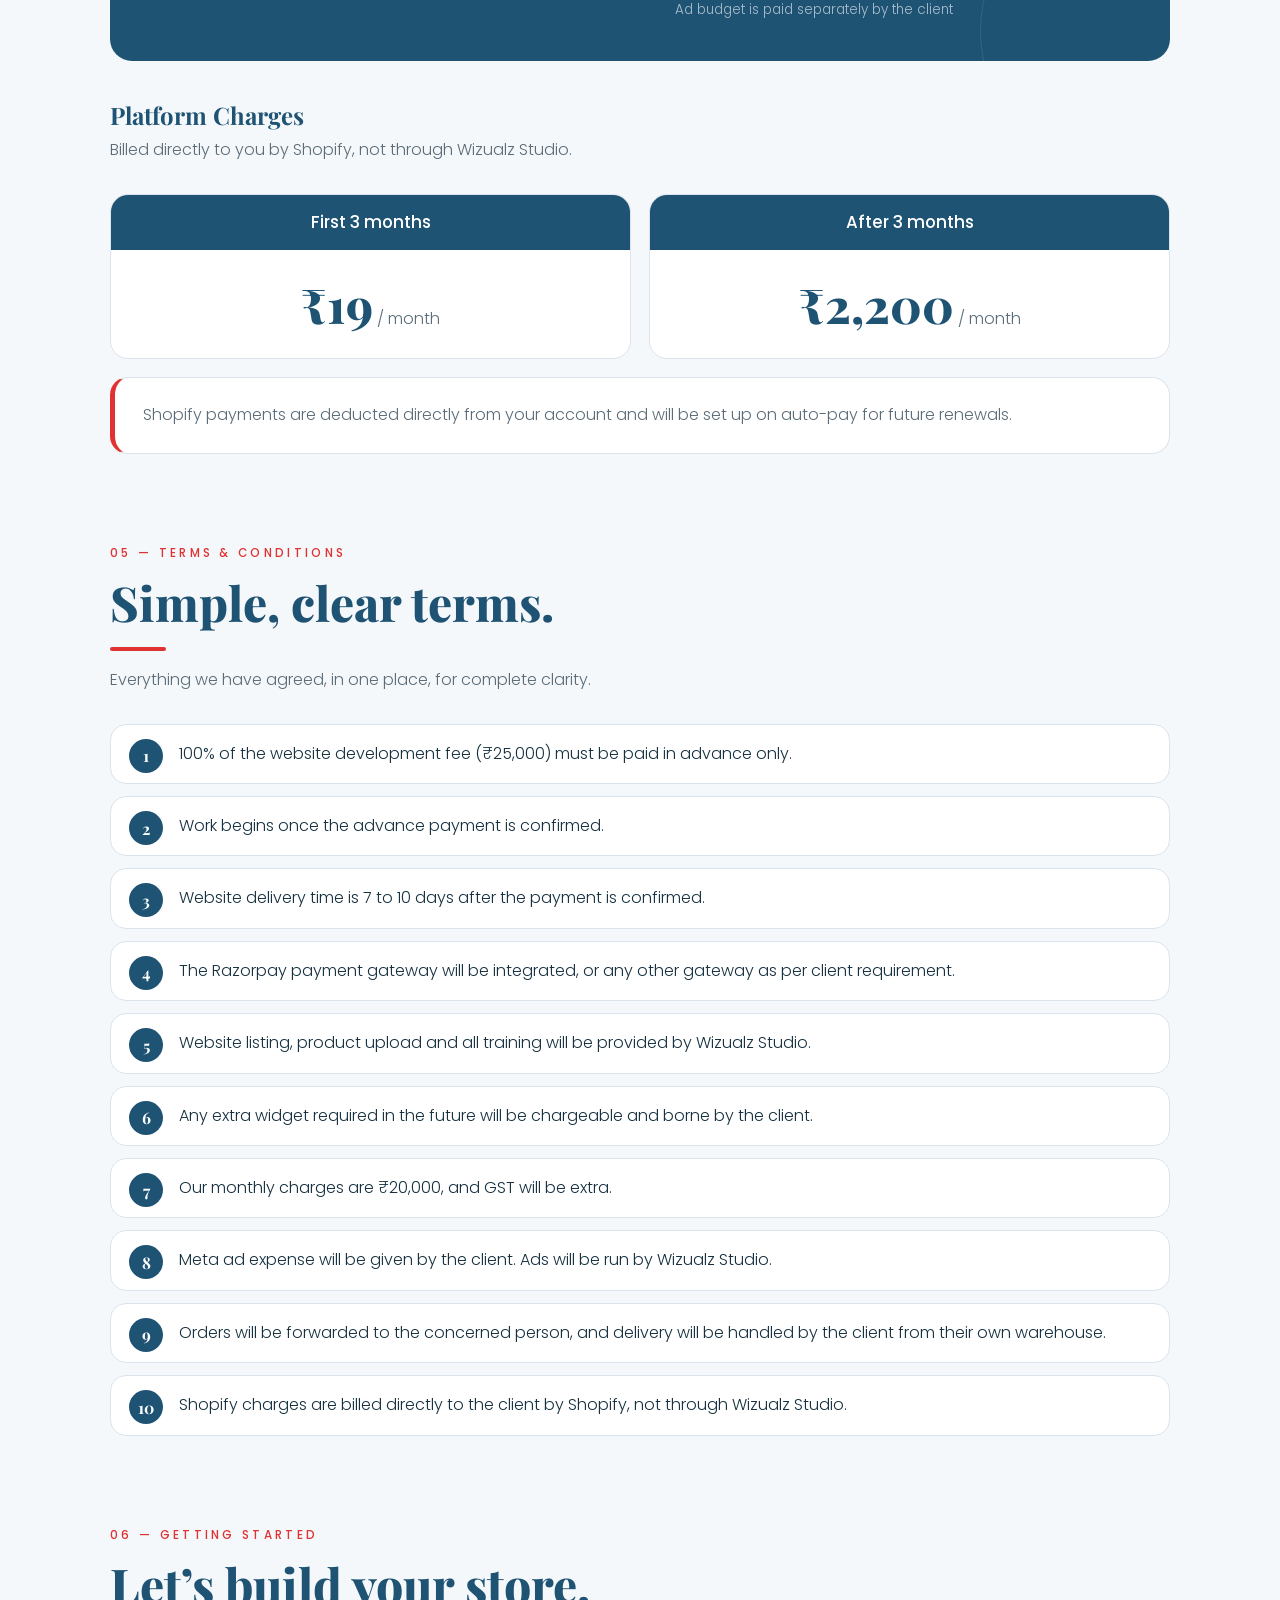
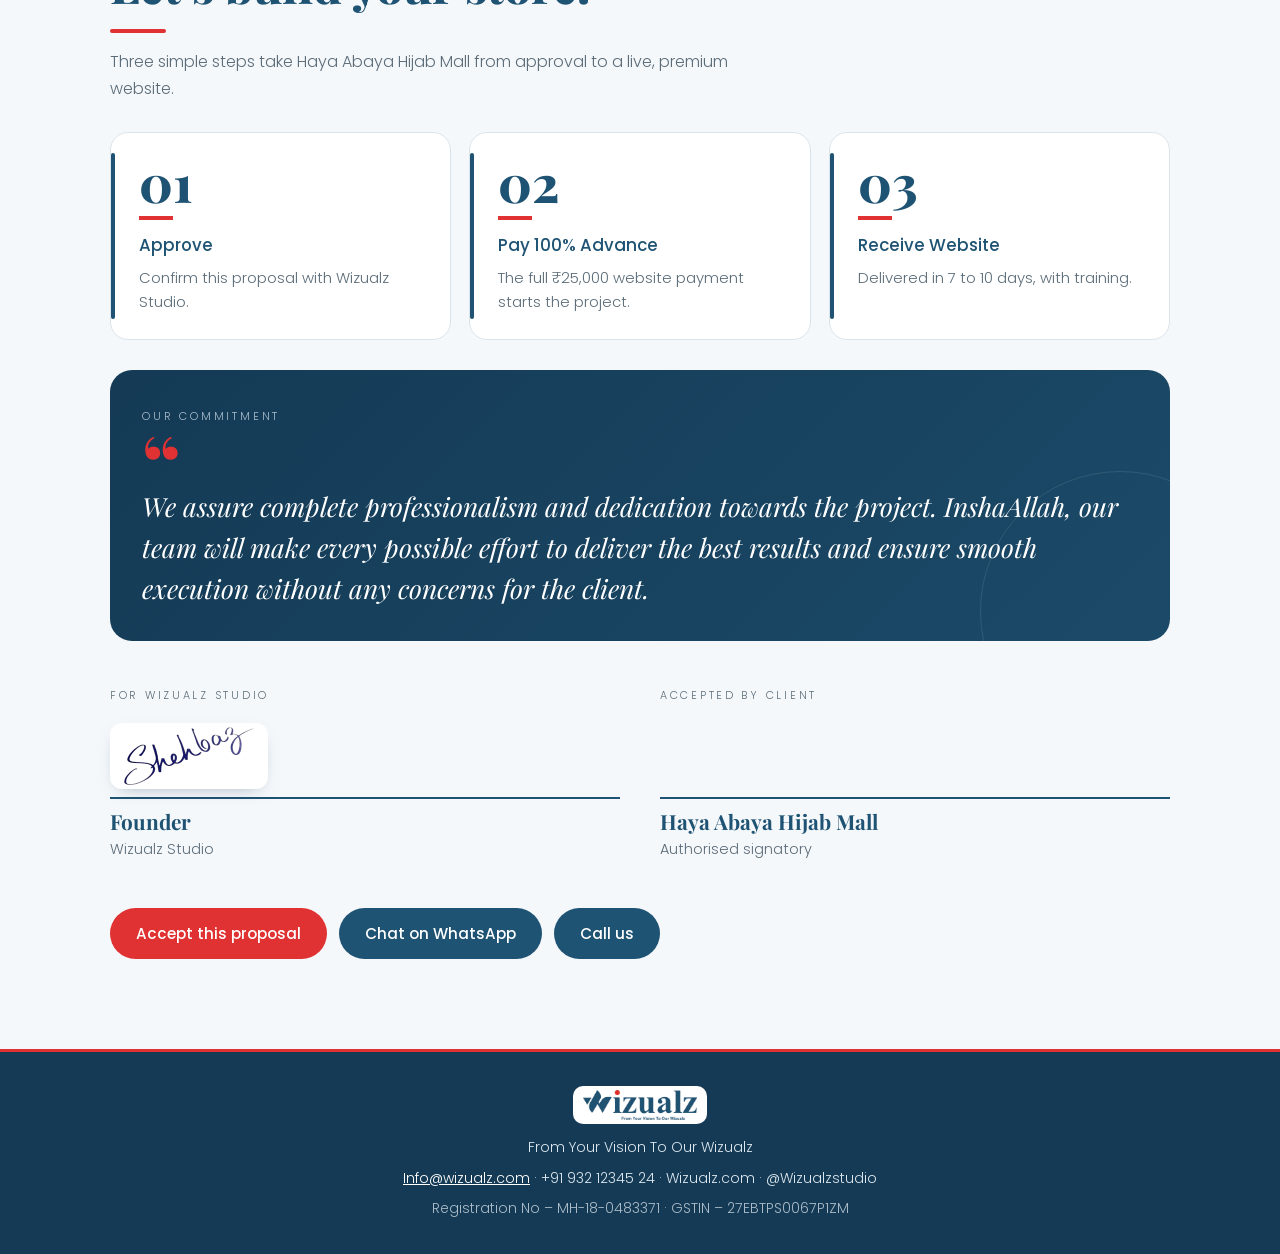
==== commit 7322ea6b: "Update index.html" ====
--- a/index.html
+++ b/index.html
@@ -78,6 +78,7 @@
 .q{font:italic 400 clamp(1.15rem,2.6vw,1.65rem)/1.55 'Playfair Display',serif;margin:10px 0 0}.q::before{content:"\201C";display:block;font:800 5rem/.6 'Playfair Display',serif;color:var(--rd)}
 .sg{display:grid;gap:40px;grid-template-columns:repeat(auto-fit,minmax(260px,1fr));margin-top:46px}.sg small{display:block;letter-spacing:.25em;font-size:.68rem;color:var(--mu)}.sgb{height:92px;display:flex;align-items:flex-end;padding-bottom:8px}.sgb img{height:66px;display:block;background:#fff;border-radius:12px;padding:4px 14px;box-shadow:0 6px 18px -10px rgba(20,58,85,.5)}.cs{font:italic 700 2rem 'Playfair Display',serif;color:var(--br)}.sgl{border-top:2px solid var(--br);padding-top:8px}.sg b{font:700 1.3rem 'Playfair Display',serif;color:var(--br)}.sg span{display:block;color:var(--mu);font-size:.9rem}
 dialog{border:0;border-radius:22px;padding:28px;max-width:440px;width:calc(100% - 32px);background:var(--sf);color:var(--ink);box-shadow:0 30px 80px -20px rgba(0,0,0,.6)}dialog::backdrop{background:rgba(10,25,38,.6);backdrop-filter:blur(4px)}dialog input[type=text]{width:100%;padding:12px 14px;border:1px solid var(--ln);border-radius:12px;font:400 1rem Poppins,sans-serif;background:var(--bg);color:var(--ink)}.ck2{display:flex;gap:10px;margin:14px 0 4px;font-size:.9rem}.er{color:var(--rd);font-size:.85rem;min-height:1.3em}.ok{display:inline-flex;align-items:center;background:#1f8a4c;color:#fff;border-radius:99px;padding:14px 26px;font-weight:500;animation:pop .7s cubic-bezier(.2,1.6,.4,1)}@keyframes pop{from{transform:scale(.6);opacity:0}}
+[hidden]{display:none!important}dialog{overflow:hidden}.cf{position:absolute;inset:0;pointer-events:none}.cf i{position:absolute;top:-14px;width:8px;height:14px;border-radius:2px;animation:fall 2.6s ease-in forwards}@keyframes fall{to{transform:translateY(560px) rotate(600deg);opacity:0}}.ck3{width:96px;height:96px;display:block;margin:0 auto;animation:pop .6s cubic-bezier(.2,1.6,.4,1)}.ck3 circle,.ck3 path{fill:none;stroke:#1f8a4c;stroke-linecap:round;stroke-linejoin:round;stroke-dashoffset:0}.ck3 circle{stroke-width:3;stroke-dasharray:152;animation:dr1 .8s ease backwards}.ck3 path{stroke-width:4;stroke-dasharray:40;animation:dr2 .5s ease .6s backwards}@keyframes dr1{from{stroke-dashoffset:152}}@keyframes dr2{from{stroke-dashoffset:40}}
 .cta{display:flex;flex-wrap:wrap;gap:12px;margin:46px 0 10px}.btn{padding:14px 26px;font-size:.95rem;text-decoration:none;background:var(--ab);color:#fff;display:inline-block}.btn.r{animation:ring 2.4s infinite}.btn:hover{filter:brightness(1.15)}
 @keyframes ring{0%{box-shadow:0 0 0 0 rgba(224,50,50,.55)}70%,100%{box-shadow:0 0 0 16px rgba(224,50,50,0)}}
 footer{margin-top:70px;background:var(--nv);color:#dce6ee;padding:34px 20px;text-align:center;font-size:.88rem;border-top:3px solid var(--rd)}footer a{color:#fff}
@@ -160,15 +161,27 @@
 <div class="cta rv"><a class="btn r" id="acc" href="mailto:Info@wizualz.com?subject=Haya%20Abaya%20Hijab%20Mall%20-%20Proposal%20Accepted">Accept this proposal</a><span class="ok" id="stx" hidden></span><a class="btn" href="https://wa.me/919321234524">Chat on WhatsApp</a><a class="btn" href="tel:+919321234524">Call us</a></div></section>
 
 <footer><div class="chip" style="display:inline-flex;margin-bottom:12px"><img src="[data-uri]" alt="Wizualz" style="height:30px"></div><div>From Your Vision To Our Wizualz</div><div style="margin-top:8px"><a href="mailto:Info@wizualz.com">Info@wizualz.com</a> · +91 932 12345 24 · Wizualz.com · @Wizualzstudio</div><div style="margin-top:6px;opacity:.75">Registration No – MH-18-0483371 · GSTIN – 27EBTPS0067P1ZM</div></footer>
-<dialog id="dlg"><h3 class="sf" style="margin:0 0 6px;color:var(--br);font-size:1.6rem">Accept this proposal</h3><p style="margin:0 0 16px;color:var(--mu);font-size:.92rem">Type your full name to sign on behalf of Haya Abaya Hijab Mall. Acceptance can be given only once and cannot be undone.</p><input type="text" id="nm" maxlength="60" placeholder="Full name" autocomplete="name"><label class="ck2"><input type="checkbox" id="ag"><span>I accept this proposal, including the pricing and terms, for Haya Abaya Hijab Mall.</span></label><div class="er" id="er"></div><div class="cta" style="margin:10px 0 0"><button class="btn r" id="go">Confirm acceptance</button><button class="btn" id="no" style="background:var(--so);color:var(--ink)">Cancel</button></div></dialog>
+<dialog id="dlg"><div id="s1"><h3 class="sf" style="margin:0 0 6px;color:var(--br);font-size:1.6rem">Accept this proposal</h3><p style="margin:0 0 16px;color:var(--mu);font-size:.92rem">Type your full name to sign on behalf of Haya Abaya Hijab Mall. Acceptance can be given only once and cannot be undone.</p><input type="text" id="nm" maxlength="60" placeholder="Full name" autocomplete="name"><label class="ck2"><input type="checkbox" id="ag"><span>I accept this proposal, including the pricing and terms, for Haya Abaya Hijab Mall.</span></label><div class="er" id="er"></div><div class="cta" style="margin:10px 0 0"><button class="btn r" id="go">Accept</button><button class="btn" id="no" style="background:var(--so);color:var(--ink)">Cancel</button></div></div>
+<div id="s2" hidden style="text-align:center"><div class="cf"></div><svg class="ck3" viewBox="0 0 52 52"><circle cx="26" cy="26" r="24"/><path d="M14 27l8 8 16-17"/></svg><h3 class="sf" style="margin:12px 0 4px;color:var(--br);font-size:1.8rem">Accepted successfully!</h3><p style="margin:0 0 4px;font-weight:500" id="who"></p><p style="margin:0 0 20px;color:var(--mu)">Looking forward to working with you and growing your business.</p><a class="btn r" id="ok" target="_blank" rel="noopener" href="https://wa.me/919321234524">OK</a><p style="margin:14px 0 0;font-size:.8rem;color:var(--mu)">Tap OK to send your acceptance to Wizualz Studio on WhatsApp.</p></div></dialog>
 <script>
 const acc=document.getElementById('acc'),stx=document.getElementById('stx'),dlg=document.getElementById('dlg'),er=document.getElementById('er'),cs=document.getElementById('cs'),cd=document.getElementById('cd');
 let db,own=false,uid,rec=null;
 const fmt=d=>new Date(d).toLocaleString('en-IN',{dateStyle:'long',timeStyle:'short'});
 function draw(){if(rec){acc.hidden=true;stx.hidden=false;stx.style.background='';stx.textContent='✓ Accepted by '+rec.name+' on '+fmt(rec.at);cs.textContent=rec.name;cd.textContent='Accepted on '+fmt(rec.at)}else if(own){acc.hidden=true;stx.hidden=false;stx.style.background='var(--ab)';stx.textContent='Awaiting acceptance from the client'}else{acc.hidden=false;stx.hidden=true;cs.textContent='';cd.textContent=''}}
-(async()=>{try{if(!window.claude)return;const[d,u]=await Promise.all([claude.use('db'),claude.use('user')]);if(!d||!u)return;db=d;own=await u.isOwner();uid=await u.id();acc.removeAttribute('href');acc.style.cursor='pointer';acc.onclick=()=>{er.textContent='';dlg.showModal()};db.collection('acceptance').onSnapshot(s=>{rec=s.empty?null:s.docs[0].data();draw()},()=>{});draw()}catch(e){}})();
+function sh(n){document.getElementById('s1').hidden=n!=1;document.getElementById('s2').hidden=n!=2}
+acc.removeAttribute('href');acc.style.cursor='pointer';acc.onclick=()=>{er.textContent='';sh(1);dlg.showModal()};
+dlg.addEventListener('close',draw);
+try{const x=localStorage.getItem('hayaAccepted');if(x)rec=JSON.parse(x)}catch(e){}
+draw();
 document.getElementById('no').onclick=()=>dlg.close();
-document.getElementById('go').onclick=async()=>{const n=document.getElementById('nm').value.trim();if(n.length<3){er.textContent='Please type your full name.';return}if(!document.getElementById('ag').checked){er.textContent='Please tick the box to confirm.';return}try{const all=await db.collection('acceptance').get();if(!all.empty){rec=all.docs[0].data();dlg.close();draw();return}const r={name:n,at:new Date().toISOString()};await db.doc('acceptance/'+uid).set(r);rec=r;dlg.close();draw()}catch(e){er.textContent='Could not record the acceptance here. Please accept by email to Info@wizualz.com.'}};
+document.getElementById('go').onclick=()=>{const n=document.getElementById('nm').value.trim();if(n.length<3){er.textContent='Please type your full name.';return}if(!document.getElementById('ag').checked){er.textContent='Please tick the box to confirm.';return}
+const at=new Date().toISOString();rec={name:n,at};try{localStorage.setItem('hayaAccepted',JSON.stringify(rec))}catch(e){}
+const m='Hello Wizualz Studio, I, '+n+', accept the website proposal for Haya Abaya Hijab Mall (dated 25th Nov 2026). Accepted on '+fmt(at)+'. Looking forward to working with you!';
+document.getElementById('ok').href='https://wa.me/919321234524?text='+encodeURIComponent(m);
+document.getElementById('who').textContent=n;
+const cf=document.querySelector('.cf');cf.textContent='';for(let i=0;i<30;i++){const e=document.createElement('i');e.style.cssText='left:'+Math.random()*100+'%;background:'+['#e03232','#1f5373','#f5b82e','#1f8a4c'][i%4]+';animation-delay:'+Math.random()*.7+'s';cf.appendChild(e)}
+sh(2)};
+document.getElementById('ok').onclick=()=>{dlg.close()};
 document.querySelectorAll('[data-go]').forEach(b=>b.onclick=()=>document.getElementById(b.dataset.go).scrollIntoView({behavior:'smooth'}));
 document.querySelectorAll('.g,.fl,.tl,.tm').forEach(g=>[...g.children].forEach((c,i)=>{if(!c.classList.contains('ln')){c.classList.add('rv');c.style.setProperty('--d',i*.08+'s')}}));
 const cu=el=>{const v=+el.dataset.c,p=el.dataset.p||'',t=performance.now(),f=n=>{const k=Math.min(1,(n-t)/1500),e=1-Math.pow(1-k,3);el.textContent=p+Math.round(v*e).toLocaleString('en-IN');if(k<1)requestAnimationFrame(f)};requestAnimationFrame(f)};
